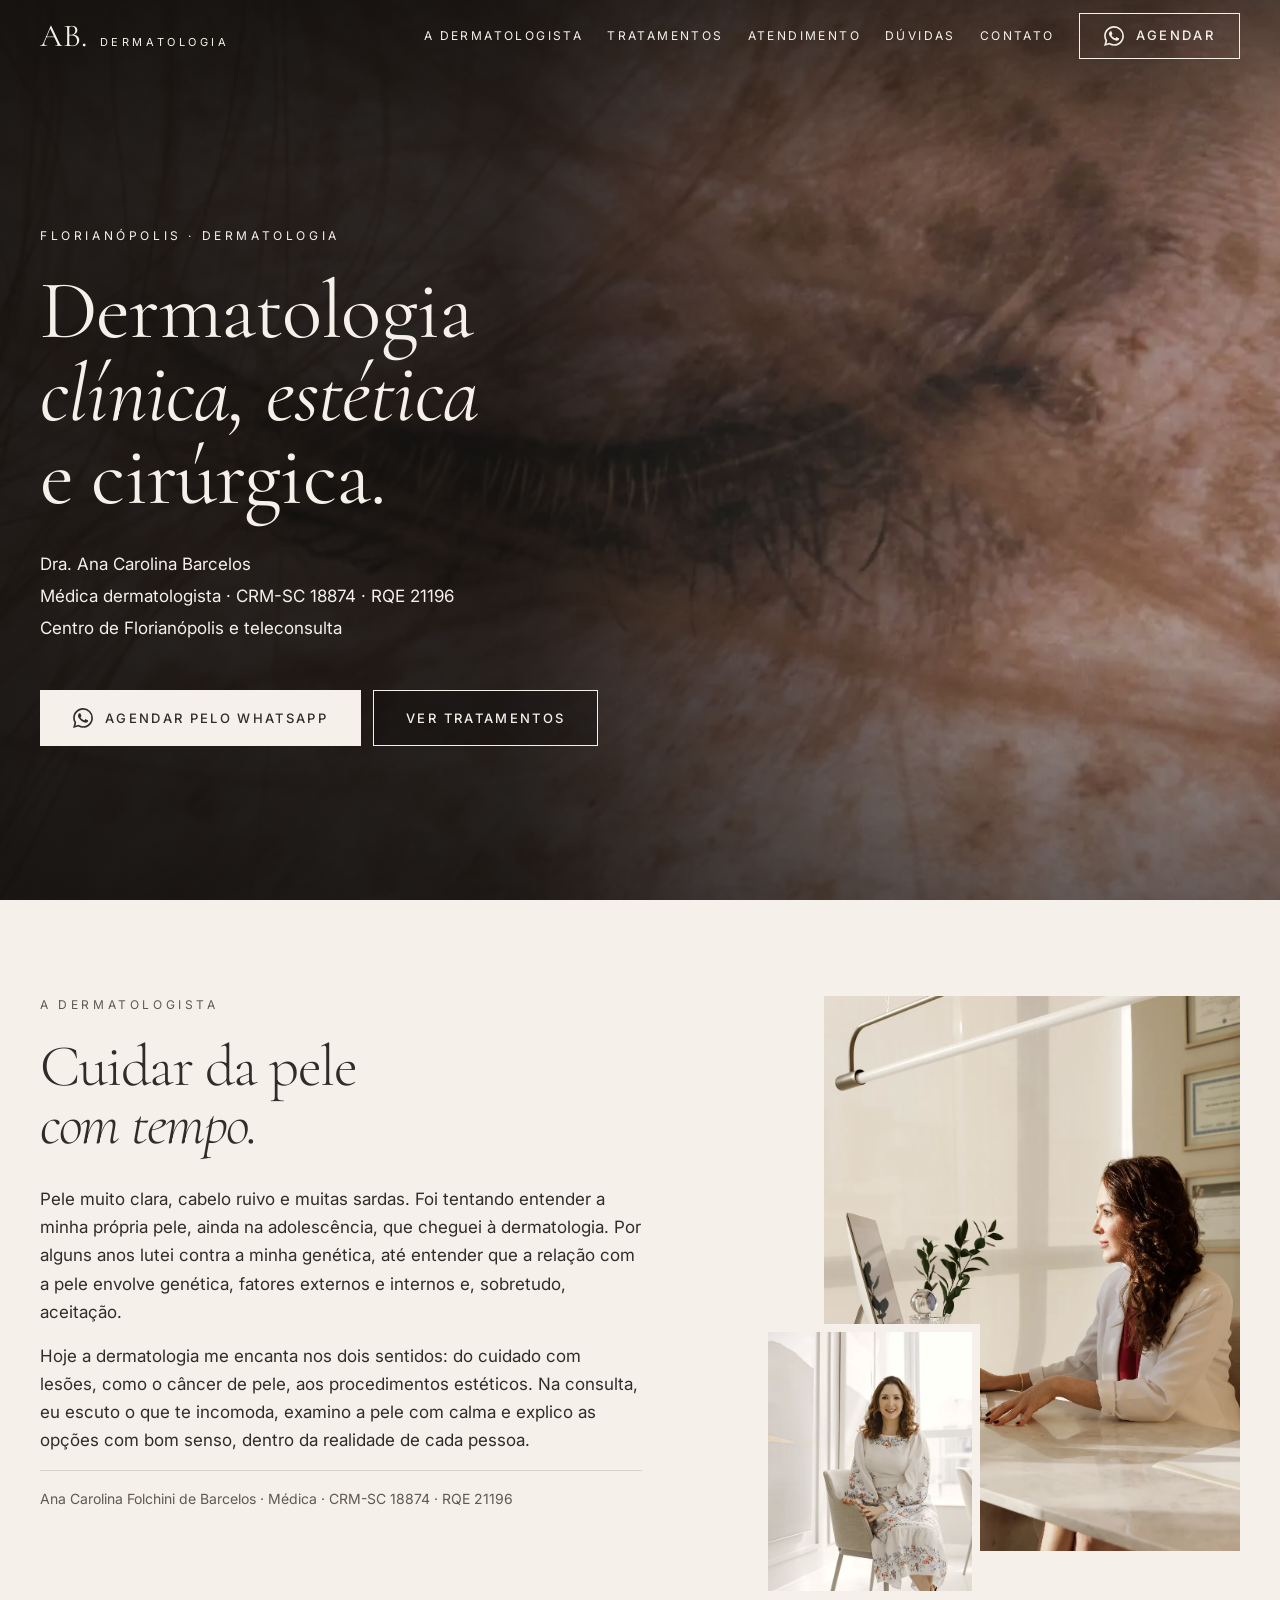
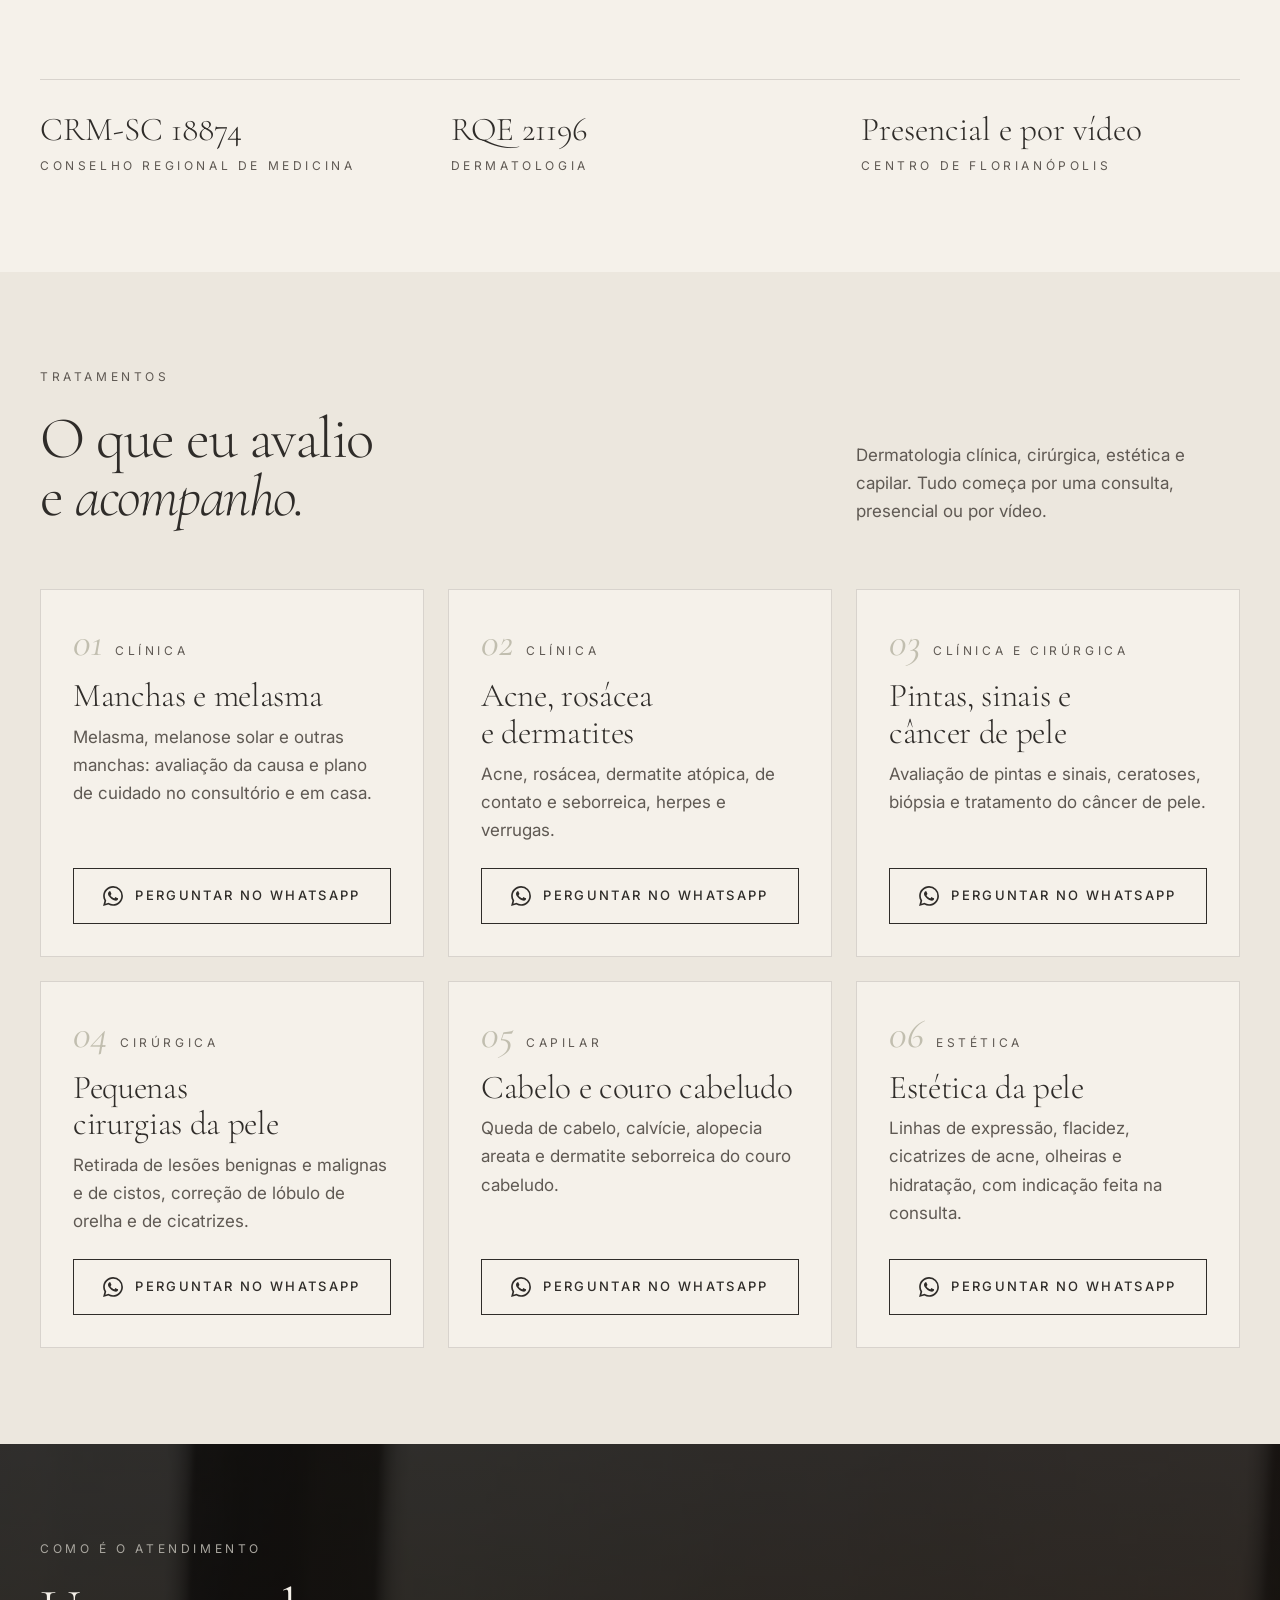
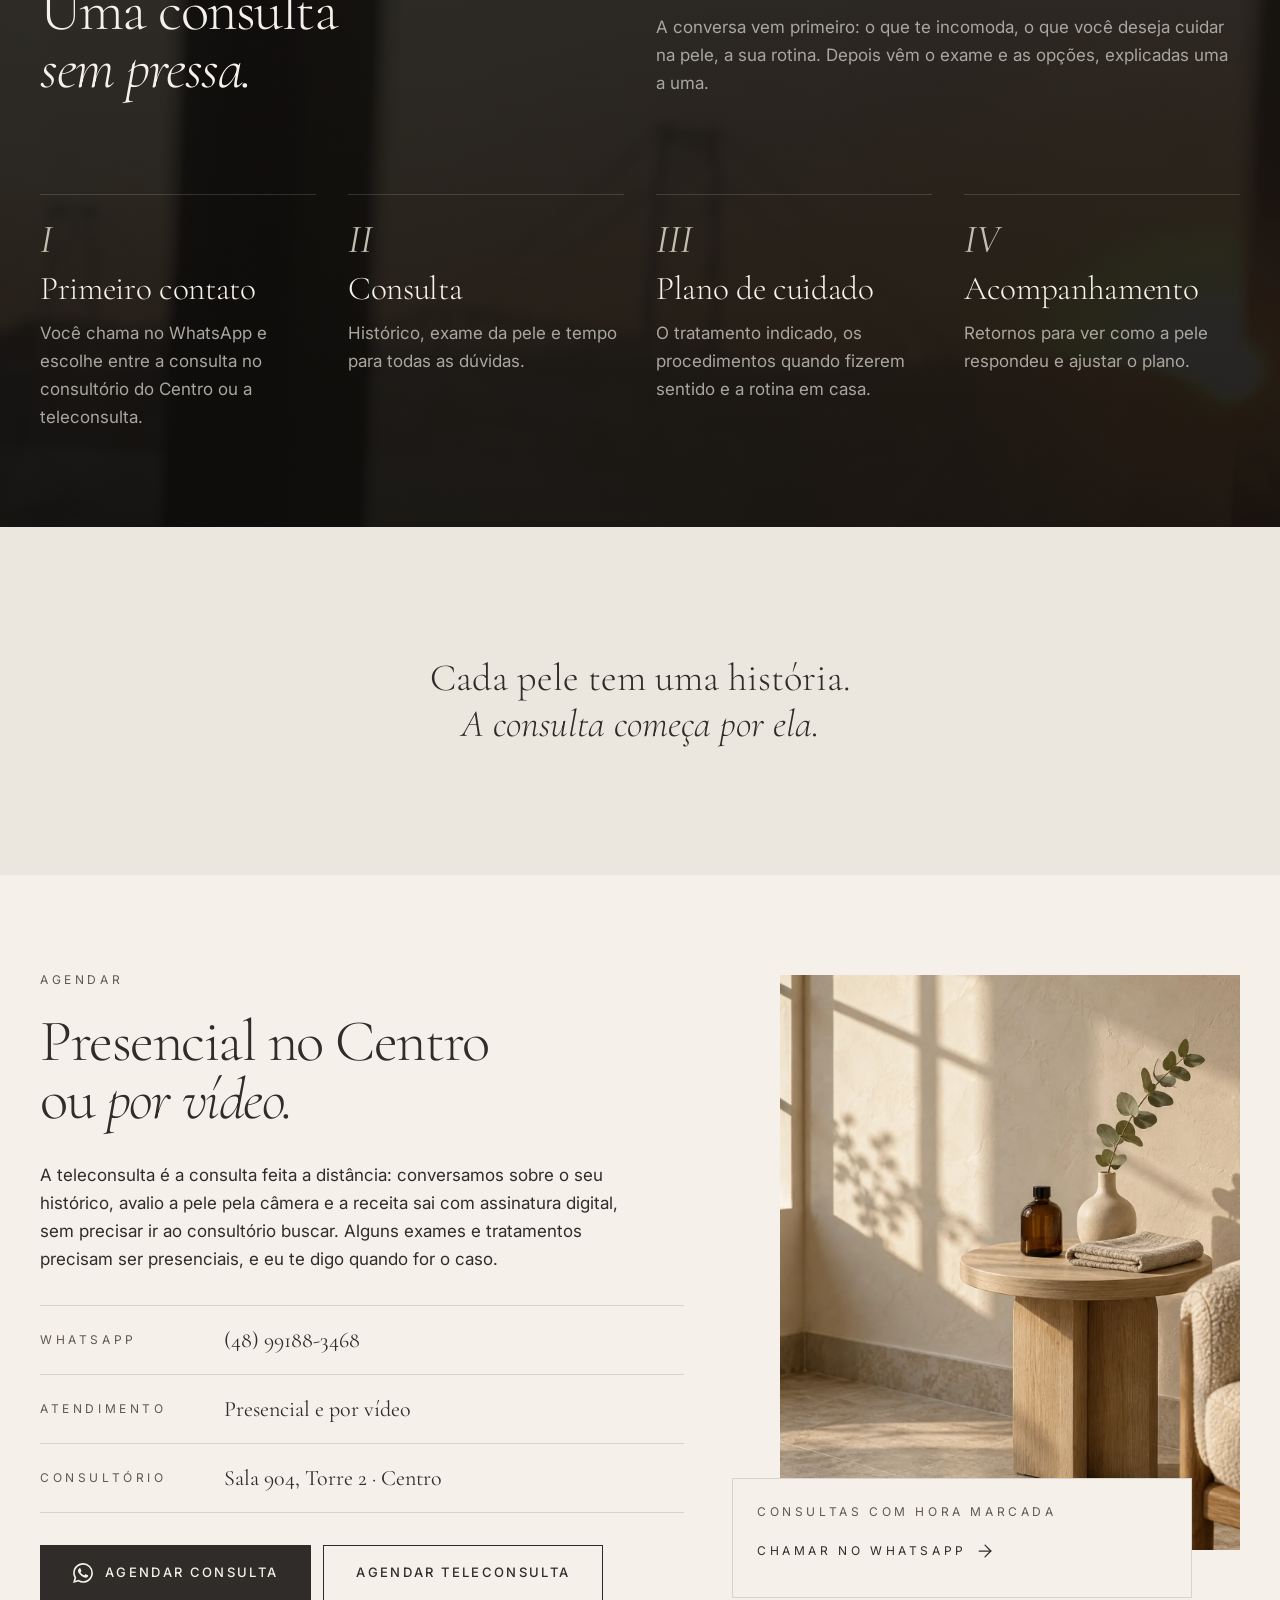
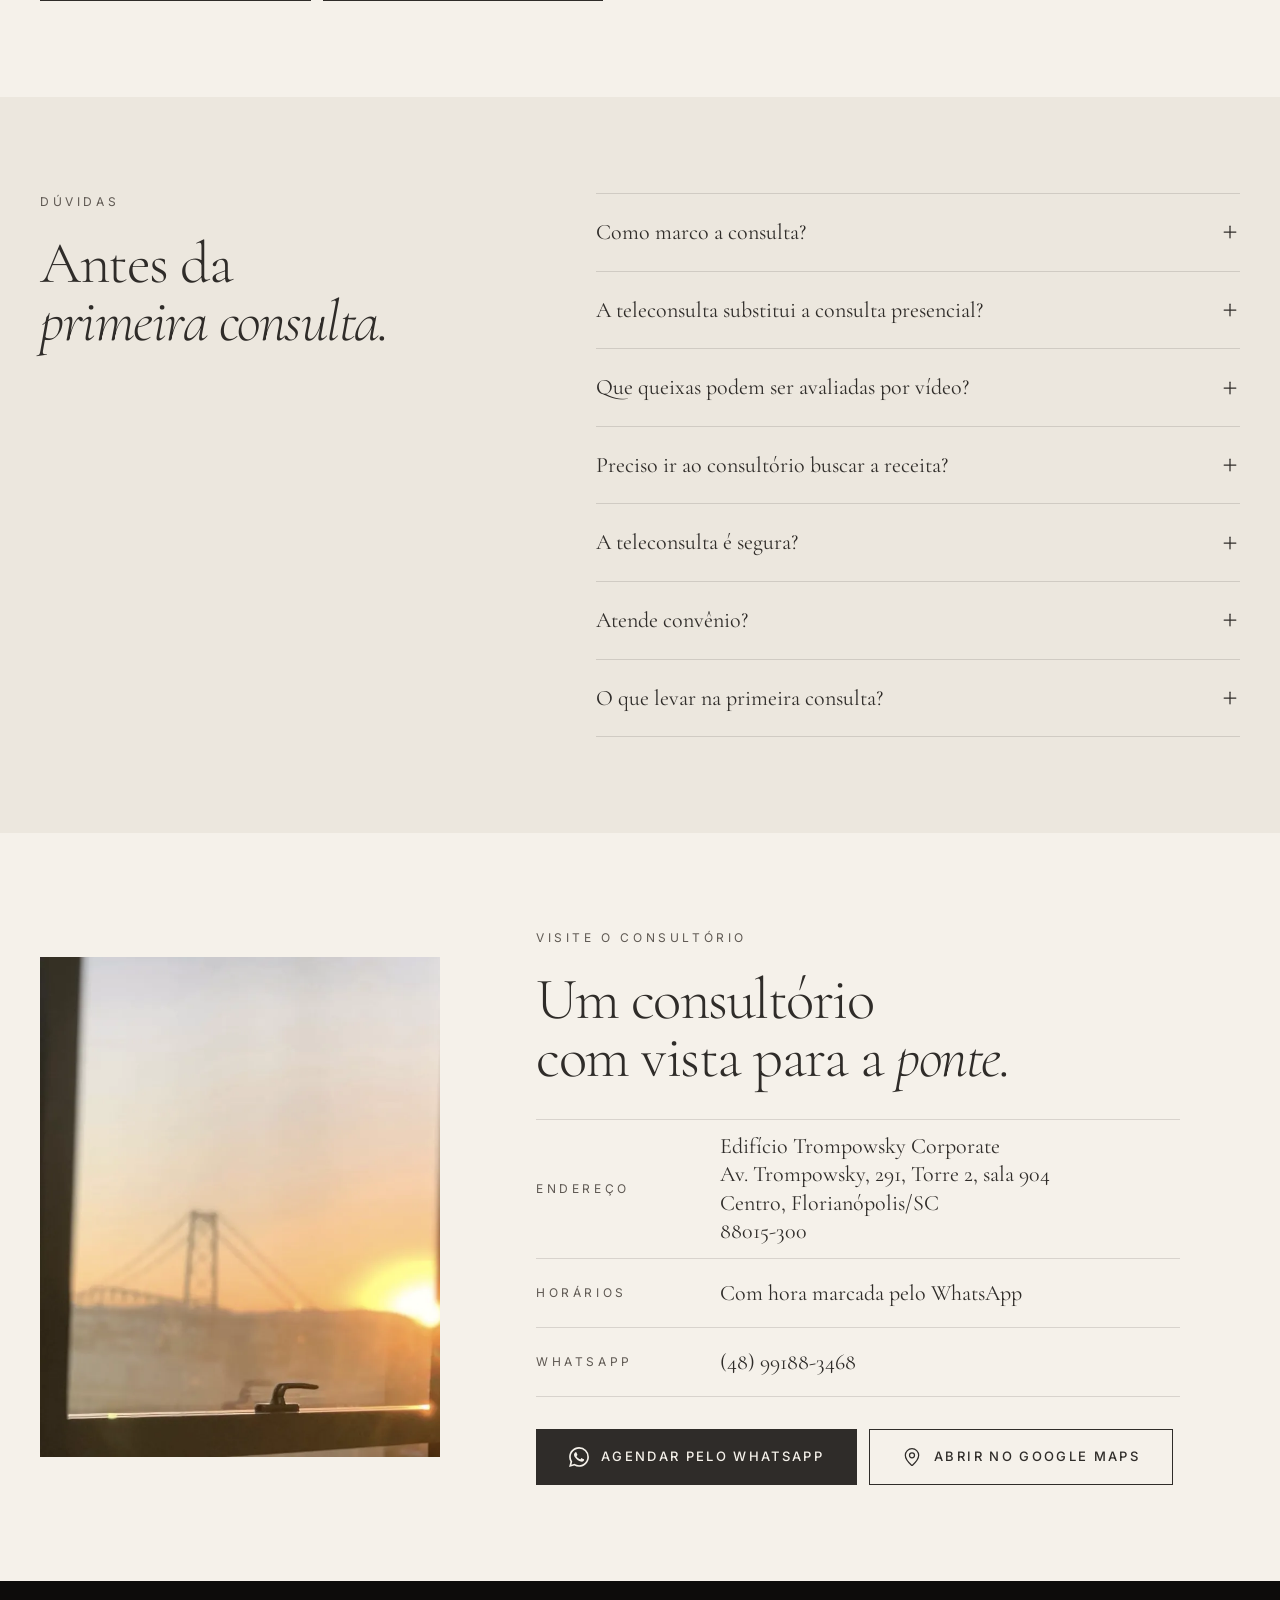
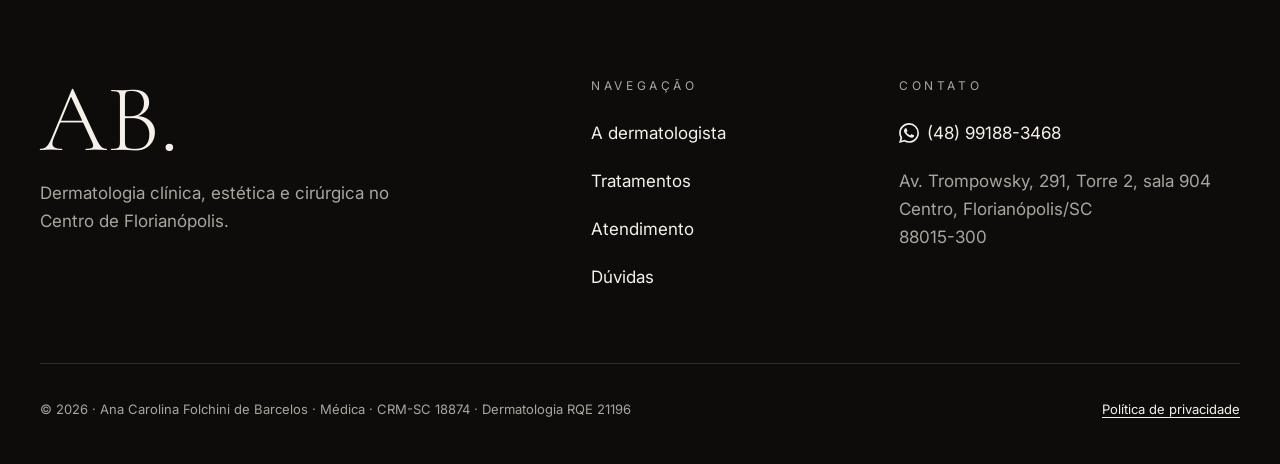
==== index.html @ cc52f82e "Revisão via Claude Desktop 2026-10-05 21:43" ====
<!DOCTYPE html>
<html lang="pt-BR">
<head>
<meta charset="UTF-8">
<meta name="viewport" content="width=device-width, initial-scale=1">
<!-- PRÉ-VENDA: não remover até o Armin fechar a venda -->
<meta name="robots" content="noindex, nofollow">
<title>Dermatologista em Florianópolis | Dra. Ana Carolina Barcelos · CRM-SC 18874 · RQE 21196</title>
<meta name="description" content="Dermatologia clínica, estética, cirúrgica e capilar no Centro de Florianópolis e por teleconsulta. Dra. Ana Carolina Barcelos, CRM-SC 18874, RQE 21196.">
<meta property="og:title" content="Dra. Ana Carolina Barcelos · Dermatologista em Florianópolis">
<meta property="og:description" content="Dermatologia clínica, estética, cirúrgica e capilar no Centro de Florianópolis e por teleconsulta. CRM-SC 18874 · RQE 21196.">
<meta property="og:type" content="website">
<meta property="og:locale" content="pt_BR">
<meta property="og:image" content="assets/img/og-image.jpg">
<meta name="theme-color" content="#F5F1EA">
<link rel="icon" href="data:image/svg+xml,%3Csvg%20xmlns%3D%22http%3A//www.w3.org/2000/svg%22%20viewBox%3D%220%200%2064%2064%22%3E%3Crect%20width%3D%2264%22%20height%3D%2264%22%20fill%3D%22%232F2C29%22/%3E%3Ctext%20x%3D%2232%22%20y%3D%2242%22%20font-family%3D%22Georgia%2Cserif%22%20font-size%3D%2228%22%20fill%3D%22%23F5F1EA%22%20text-anchor%3D%22middle%22%3EAB%3C/text%3E%3C/svg%3E">
<link rel="preconnect" href="https://fonts.googleapis.com">
<link rel="preconnect" href="https://fonts.gstatic.com" crossorigin>
<link href="https://fonts.googleapis.com/css2?family=Cormorant+Garamond:ital,wght@0,300;0,400;0,500;1,300;1,400&amp;family=Inter:wght@300;400;500&amp;display=swap" rel="stylesheet">
<link rel="preload" as="image" href="assets/img/heroi-sardas-olho-celular.webp" media="(max-width: 899px)">
<link rel="preload" as="image" href="assets/img/heroi-sardas-olho-direita.webp" media="(min-width: 900px)">
<link rel="stylesheet" href="assets/css/base.css">
<link rel="stylesheet" href="assets/css/style.css">
<script type="application/ld+json">
{
  "@context": "https://schema.org",
  "@type": "Physician",
  "name": "Dra. Ana Carolina Barcelos",
  "alternateName": "AB Dermatologia",
  "description": "Médica dermatologista em Florianópolis. Dermatologia clínica, estética, cirúrgica e capilar, presencial e por teleconsulta.",
  "medicalSpecialty": "Dermatology",
  "telephone": "+55-48-99188-3468",
  "image": "assets/img/sobre-ana-mesa.jpg",
  "identifier": [
    {"@type": "PropertyValue", "propertyID": "CRM-SC", "value": "18874"},
    {"@type": "PropertyValue", "propertyID": "RQE Dermatologia", "value": "21196"}
  ],
  "address": {
    "@type": "PostalAddress",
    "streetAddress": "Av. Trompowsky, 291, Torre 2, sala 904 (Edifício Trompowsky Corporate)",
    "addressLocality": "Florianópolis",
    "addressRegion": "SC",
    "postalCode": "88015-300",
    "addressCountry": "BR"
  },
  "geo": {"@type": "GeoCoordinates", "latitude": -27.5883375, "longitude": -48.5482968},
  "availableService": [
    {"@type": "MedicalProcedure", "name": "Consulta dermatológica"},
    {"@type": "MedicalProcedure", "name": "Teleconsulta dermatológica"}
  ]
}
</script>
</head>
<body>
<a class="pular-conteudo" href="#conteudo">Pular para o conteúdo</a>

<header class="cabecalho" data-header>
  <div class="container cabecalho__barra">
    <a class="marca" href="#inicio" aria-label="AB Dermatologia, Dra. Ana Carolina Barcelos, início">
      <span class="marca__sigla">AB.</span>
      <span class="marca__nome">Dermatologia</span>
    </a>
    <nav class="nav" aria-label="Principal">
      <ul role="list">
        <li><a href="#dermatologista">A dermatologista</a></li>
        <li><a href="#tratamentos">Tratamentos</a></li>
        <li><a href="#atendimento">Atendimento</a></li>
        <li><a href="#duvidas">Dúvidas</a></li>
        <li><a href="#contato">Contato</a></li>
      </ul>
    </nav>
    <a class="botao botao--contorno cabecalho__cta" href="https://wa.me/5548991883468?text=Ol%C3%A1%2C%20Dra.%20Ana%20Carolina%21%20Gostaria%20de%20agendar%20uma%20consulta%20dermatol%C3%B3gica."><svg class="icone icone--marca" width="24" height="24" fill="currentColor" aria-hidden="true" focusable="false" role="img" viewBox="0 0 24 24" xmlns="http://www.w3.org/2000/svg"><path d="M17.472 14.382c-.297-.149-1.758-.867-2.03-.967-.273-.099-.471-.148-.67.15-.197.297-.767.966-.94 1.164-.173.199-.347.223-.644.075-.297-.15-1.255-.463-2.39-1.475-.883-.788-1.48-1.761-1.653-2.059-.173-.297-.018-.458.13-.606.134-.133.298-.347.446-.52.149-.174.198-.298.298-.497.099-.198.05-.371-.025-.52-.075-.149-.669-1.612-.916-2.207-.242-.579-.487-.5-.669-.51-.173-.008-.371-.01-.57-.01-.198 0-.52.074-.792.372-.272.297-1.04 1.016-1.04 2.479 0 1.462 1.065 2.875 1.213 3.074.149.198 2.096 3.2 5.077 4.487.709.306 1.262.489 1.694.625.712.227 1.36.195 1.871.118.571-.085 1.758-.719 2.006-1.413.248-.694.248-1.289.173-1.413-.074-.124-.272-.198-.57-.347m-5.421 7.403h-.004a9.87 9.87 0 01-5.031-1.378l-.361-.214-3.741.982.998-3.648-.235-.374a9.86 9.86 0 01-1.51-5.26c.001-5.45 4.436-9.884 9.888-9.884 2.64 0 5.122 1.03 6.988 2.898a9.825 9.825 0 012.893 6.994c-.003 5.45-4.437 9.884-9.885 9.884m8.413-18.297A11.815 11.815 0 0012.05 0C5.495 0 .16 5.335.157 11.892c0 2.096.547 4.142 1.588 5.945L.057 24l6.305-1.654a11.882 11.882 0 005.683 1.448h.005c6.554 0 11.89-5.335 11.893-11.893a11.821 11.821 0 00-3.48-8.413Z"/></svg> Agendar</a>
  </div>
</header>


<main id="conteudo">

  <section class="heroi" id="inicio" data-heroi>
    <div class="heroi__midia">
      <picture>
        <source media="(min-width: 900px)" type="image/webp" srcset="assets/img/heroi-sardas-olho-direita.webp">
        <source media="(min-width: 900px)" srcset="assets/img/heroi-sardas-olho-direita.jpg">
        <source type="image/webp" srcset="assets/img/heroi-sardas-olho-celular.webp">
        <img src="assets/img/heroi-sardas-olho-celular.jpg" width="1080" height="1620" alt="Rosto de pele clara com sardas, olho fechado, em close" fetchpriority="high">
      </picture>
    </div>
    <div class="container heroi__grade">
      <div class="heroi__texto">
        <p class="rotulo">Florianópolis · Dermatologia</p>
        <h1 class="heroi__titulo">Dermatologia<br><em>clínica, estética</em><br>e cirúrgica.</h1>
        <ul class="heroi__apoio" role="list">
          <li>Dra. Ana Carolina Barcelos</li>
          <li>Médica dermatologista · <span class="nowrap">CRM-SC 18874</span> · <span class="nowrap">RQE 21196</span></li>
          <li>Centro de Florianópolis e teleconsulta</li>
        </ul>
        <div class="heroi__acoes">
          <a class="botao botao--claro" href="https://wa.me/5548991883468?text=Ol%C3%A1%2C%20Dra.%20Ana%20Carolina%21%20Gostaria%20de%20agendar%20uma%20consulta%20dermatol%C3%B3gica."><svg class="icone icone--marca" width="24" height="24" fill="currentColor" aria-hidden="true" focusable="false" role="img" viewBox="0 0 24 24" xmlns="http://www.w3.org/2000/svg"><path d="M17.472 14.382c-.297-.149-1.758-.867-2.03-.967-.273-.099-.471-.148-.67.15-.197.297-.767.966-.94 1.164-.173.199-.347.223-.644.075-.297-.15-1.255-.463-2.39-1.475-.883-.788-1.48-1.761-1.653-2.059-.173-.297-.018-.458.13-.606.134-.133.298-.347.446-.52.149-.174.198-.298.298-.497.099-.198.05-.371-.025-.52-.075-.149-.669-1.612-.916-2.207-.242-.579-.487-.5-.669-.51-.173-.008-.371-.01-.57-.01-.198 0-.52.074-.792.372-.272.297-1.04 1.016-1.04 2.479 0 1.462 1.065 2.875 1.213 3.074.149.198 2.096 3.2 5.077 4.487.709.306 1.262.489 1.694.625.712.227 1.36.195 1.871.118.571-.085 1.758-.719 2.006-1.413.248-.694.248-1.289.173-1.413-.074-.124-.272-.198-.57-.347m-5.421 7.403h-.004a9.87 9.87 0 01-5.031-1.378l-.361-.214-3.741.982.998-3.648-.235-.374a9.86 9.86 0 01-1.51-5.26c.001-5.45 4.436-9.884 9.888-9.884 2.64 0 5.122 1.03 6.988 2.898a9.825 9.825 0 012.893 6.994c-.003 5.45-4.437 9.884-9.885 9.884m8.413-18.297A11.815 11.815 0 0012.05 0C5.495 0 .16 5.335.157 11.892c0 2.096.547 4.142 1.588 5.945L.057 24l6.305-1.654a11.882 11.882 0 005.683 1.448h.005c6.554 0 11.89-5.335 11.893-11.893a11.821 11.821 0 00-3.48-8.413Z"/></svg> Agendar pelo WhatsApp</a>
          <a class="botao botao--contorno" href="#tratamentos">Ver tratamentos</a>
        </div>
      </div>
    </div>
  </section>

  <section class="secao dermatologista" id="dermatologista" aria-labelledby="dermatologista-titulo">
    <div class="container dermatologista__grade">
      <div class="dermatologista__cabeca revelar">
        <p class="rotulo">A dermatologista</p>
        <h2 id="dermatologista-titulo">Cuidar da pele<br><em>com tempo.</em></h2>
      </div>
      <div class="dermatologista__fotos revelar">
        <div class="midia dermatologista__mesa">
          <picture>
            <source type="image/webp" srcset="assets/img/sobre-ana-mesa.webp">
            <img src="assets/img/sobre-ana-mesa.jpg" width="1067" height="1423" alt="Dra. Ana Carolina Barcelos à mesa do consultório" loading="lazy">
          </picture>
        </div>
        <div class="midia dermatologista__retrato">
          <picture>
            <source type="image/webp" srcset="assets/img/sobre-ana-retrato.webp">
            <img src="assets/img/sobre-ana-retrato.jpg" width="502" height="628" alt="Retrato da Dra. Ana Carolina Barcelos sentada no consultório" loading="lazy">
          </picture>
        </div>
      </div>
      <div class="dermatologista__texto revelar">
        <p>Pele muito clara, cabelo ruivo e muitas sardas. Foi tentando entender a minha própria pele, ainda na adolescência, que cheguei à dermatologia. Por alguns anos lutei contra a minha genética, até entender que a relação com a pele envolve genética, fatores externos e internos e, sobretudo, aceitação.</p>
        <p>Hoje a dermatologia me encanta nos dois sentidos: do cuidado com lesões, como o câncer de pele, aos procedimentos estéticos. Na consulta, eu escuto o que te incomoda, examino a pele com calma e explico as opções com bom senso, dentro da realidade de cada pessoa.</p>
        <p class="dermatologista__assinatura">Ana Carolina Folchini de Barcelos · Médica · <span class="nowrap">CRM-SC 18874</span> · <span class="nowrap">RQE 21196</span></p>
      </div>
    </div>
    <div class="container">
      <dl class="dados revelar">
        <div class="dados__item"><dt>Conselho Regional de Medicina</dt><dd>CRM-SC 18874</dd></div>
        <div class="dados__item"><dt>Dermatologia</dt><dd>RQE 21196</dd></div>
        <div class="dados__item"><dt>Centro de Florianópolis</dt><dd>Presencial e por vídeo</dd></div>
      </dl>
    </div>
  </section>

  <section class="secao tratamentos" id="tratamentos" aria-labelledby="tratamentos-titulo">
    <div class="container">
      <div class="cabeca-dupla revelar">
        <div>
          <p class="rotulo">Tratamentos</p>
          <h2 id="tratamentos-titulo">O que eu avalio<br>e <em>acompanho.</em></h2>
        </div>
        <p class="cabeca-dupla__apoio">Dermatologia clínica, cirúrgica, estética e capilar. Tudo começa por uma consulta, presencial ou por vídeo.</p>
      </div>
      <ol class="cartoes" role="list">
        <li class="cartao revelar">
          <div class="cartao__topo"><span class="cartao__num" aria-hidden="true">01</span><p class="cartao__cat">Clínica</p></div>
          <h3>Manchas e melasma</h3>
          <p class="cartao__texto">Melasma, melanose solar e outras manchas: avaliação da causa e plano de cuidado no consultório e em casa.</p>
          <a class="botao botao--contorno cartao__botao" href="https://wa.me/5548991883468?text=Ol%C3%A1%21%20Gostaria%20de%20agendar%20uma%20consulta%20para%20avaliar%20manchas%20e%20melasma."><svg class="icone icone--marca" width="24" height="24" fill="currentColor" aria-hidden="true" focusable="false" role="img" viewBox="0 0 24 24" xmlns="http://www.w3.org/2000/svg"><path d="M17.472 14.382c-.297-.149-1.758-.867-2.03-.967-.273-.099-.471-.148-.67.15-.197.297-.767.966-.94 1.164-.173.199-.347.223-.644.075-.297-.15-1.255-.463-2.39-1.475-.883-.788-1.48-1.761-1.653-2.059-.173-.297-.018-.458.13-.606.134-.133.298-.347.446-.52.149-.174.198-.298.298-.497.099-.198.05-.371-.025-.52-.075-.149-.669-1.612-.916-2.207-.242-.579-.487-.5-.669-.51-.173-.008-.371-.01-.57-.01-.198 0-.52.074-.792.372-.272.297-1.04 1.016-1.04 2.479 0 1.462 1.065 2.875 1.213 3.074.149.198 2.096 3.2 5.077 4.487.709.306 1.262.489 1.694.625.712.227 1.36.195 1.871.118.571-.085 1.758-.719 2.006-1.413.248-.694.248-1.289.173-1.413-.074-.124-.272-.198-.57-.347m-5.421 7.403h-.004a9.87 9.87 0 01-5.031-1.378l-.361-.214-3.741.982.998-3.648-.235-.374a9.86 9.86 0 01-1.51-5.26c.001-5.45 4.436-9.884 9.888-9.884 2.64 0 5.122 1.03 6.988 2.898a9.825 9.825 0 012.893 6.994c-.003 5.45-4.437 9.884-9.885 9.884m8.413-18.297A11.815 11.815 0 0012.05 0C5.495 0 .16 5.335.157 11.892c0 2.096.547 4.142 1.588 5.945L.057 24l6.305-1.654a11.882 11.882 0 005.683 1.448h.005c6.554 0 11.89-5.335 11.893-11.893a11.821 11.821 0 00-3.48-8.413Z"/></svg> Perguntar no WhatsApp</a>
        </li>
        <li class="cartao revelar">
          <div class="cartao__topo"><span class="cartao__num" aria-hidden="true">02</span><p class="cartao__cat">Clínica</p></div>
          <h3>Acne, rosácea e dermatites</h3>
          <p class="cartao__texto">Acne, rosácea, dermatite atópica, de contato e seborreica, herpes e verrugas.</p>
          <a class="botao botao--contorno cartao__botao" href="https://wa.me/5548991883468?text=Ol%C3%A1%21%20Gostaria%20de%20agendar%20uma%20consulta%20para%20avaliar%20acne%2C%20ros%C3%A1cea%20ou%20dermatite."><svg class="icone icone--marca" width="24" height="24" fill="currentColor" aria-hidden="true" focusable="false" role="img" viewBox="0 0 24 24" xmlns="http://www.w3.org/2000/svg"><path d="M17.472 14.382c-.297-.149-1.758-.867-2.03-.967-.273-.099-.471-.148-.67.15-.197.297-.767.966-.94 1.164-.173.199-.347.223-.644.075-.297-.15-1.255-.463-2.39-1.475-.883-.788-1.48-1.761-1.653-2.059-.173-.297-.018-.458.13-.606.134-.133.298-.347.446-.52.149-.174.198-.298.298-.497.099-.198.05-.371-.025-.52-.075-.149-.669-1.612-.916-2.207-.242-.579-.487-.5-.669-.51-.173-.008-.371-.01-.57-.01-.198 0-.52.074-.792.372-.272.297-1.04 1.016-1.04 2.479 0 1.462 1.065 2.875 1.213 3.074.149.198 2.096 3.2 5.077 4.487.709.306 1.262.489 1.694.625.712.227 1.36.195 1.871.118.571-.085 1.758-.719 2.006-1.413.248-.694.248-1.289.173-1.413-.074-.124-.272-.198-.57-.347m-5.421 7.403h-.004a9.87 9.87 0 01-5.031-1.378l-.361-.214-3.741.982.998-3.648-.235-.374a9.86 9.86 0 01-1.51-5.26c.001-5.45 4.436-9.884 9.888-9.884 2.64 0 5.122 1.03 6.988 2.898a9.825 9.825 0 012.893 6.994c-.003 5.45-4.437 9.884-9.885 9.884m8.413-18.297A11.815 11.815 0 0012.05 0C5.495 0 .16 5.335.157 11.892c0 2.096.547 4.142 1.588 5.945L.057 24l6.305-1.654a11.882 11.882 0 005.683 1.448h.005c6.554 0 11.89-5.335 11.893-11.893a11.821 11.821 0 00-3.48-8.413Z"/></svg> Perguntar no WhatsApp</a>
        </li>
        <li class="cartao revelar">
          <div class="cartao__topo"><span class="cartao__num" aria-hidden="true">03</span><p class="cartao__cat">Clínica e cirúrgica</p></div>
          <h3>Pintas, sinais e câncer de pele</h3>
          <p class="cartao__texto">Avaliação de pintas e sinais, ceratoses, biópsia e tratamento do câncer de pele.</p>
          <a class="botao botao--contorno cartao__botao" href="https://wa.me/5548991883468?text=Ol%C3%A1%21%20Gostaria%20de%20agendar%20uma%20consulta%20para%20avaliar%20pintas%20e%20sinais."><svg class="icone icone--marca" width="24" height="24" fill="currentColor" aria-hidden="true" focusable="false" role="img" viewBox="0 0 24 24" xmlns="http://www.w3.org/2000/svg"><path d="M17.472 14.382c-.297-.149-1.758-.867-2.03-.967-.273-.099-.471-.148-.67.15-.197.297-.767.966-.94 1.164-.173.199-.347.223-.644.075-.297-.15-1.255-.463-2.39-1.475-.883-.788-1.48-1.761-1.653-2.059-.173-.297-.018-.458.13-.606.134-.133.298-.347.446-.52.149-.174.198-.298.298-.497.099-.198.05-.371-.025-.52-.075-.149-.669-1.612-.916-2.207-.242-.579-.487-.5-.669-.51-.173-.008-.371-.01-.57-.01-.198 0-.52.074-.792.372-.272.297-1.04 1.016-1.04 2.479 0 1.462 1.065 2.875 1.213 3.074.149.198 2.096 3.2 5.077 4.487.709.306 1.262.489 1.694.625.712.227 1.36.195 1.871.118.571-.085 1.758-.719 2.006-1.413.248-.694.248-1.289.173-1.413-.074-.124-.272-.198-.57-.347m-5.421 7.403h-.004a9.87 9.87 0 01-5.031-1.378l-.361-.214-3.741.982.998-3.648-.235-.374a9.86 9.86 0 01-1.51-5.26c.001-5.45 4.436-9.884 9.888-9.884 2.64 0 5.122 1.03 6.988 2.898a9.825 9.825 0 012.893 6.994c-.003 5.45-4.437 9.884-9.885 9.884m8.413-18.297A11.815 11.815 0 0012.05 0C5.495 0 .16 5.335.157 11.892c0 2.096.547 4.142 1.588 5.945L.057 24l6.305-1.654a11.882 11.882 0 005.683 1.448h.005c6.554 0 11.89-5.335 11.893-11.893a11.821 11.821 0 00-3.48-8.413Z"/></svg> Perguntar no WhatsApp</a>
        </li>
        <li class="cartao revelar">
          <div class="cartao__topo"><span class="cartao__num" aria-hidden="true">04</span><p class="cartao__cat">Cirúrgica</p></div>
          <h3>Pequenas cirurgias da pele</h3>
          <p class="cartao__texto">Retirada de lesões benignas e malignas e de cistos, correção de lóbulo de orelha e de cicatrizes.</p>
          <a class="botao botao--contorno cartao__botao" href="https://wa.me/5548991883468?text=Ol%C3%A1%21%20Gostaria%20de%20agendar%20uma%20consulta%20para%20avaliar%20a%20retirada%20de%20uma%20les%C3%A3o%20de%20pele."><svg class="icone icone--marca" width="24" height="24" fill="currentColor" aria-hidden="true" focusable="false" role="img" viewBox="0 0 24 24" xmlns="http://www.w3.org/2000/svg"><path d="M17.472 14.382c-.297-.149-1.758-.867-2.03-.967-.273-.099-.471-.148-.67.15-.197.297-.767.966-.94 1.164-.173.199-.347.223-.644.075-.297-.15-1.255-.463-2.39-1.475-.883-.788-1.48-1.761-1.653-2.059-.173-.297-.018-.458.13-.606.134-.133.298-.347.446-.52.149-.174.198-.298.298-.497.099-.198.05-.371-.025-.52-.075-.149-.669-1.612-.916-2.207-.242-.579-.487-.5-.669-.51-.173-.008-.371-.01-.57-.01-.198 0-.52.074-.792.372-.272.297-1.04 1.016-1.04 2.479 0 1.462 1.065 2.875 1.213 3.074.149.198 2.096 3.2 5.077 4.487.709.306 1.262.489 1.694.625.712.227 1.36.195 1.871.118.571-.085 1.758-.719 2.006-1.413.248-.694.248-1.289.173-1.413-.074-.124-.272-.198-.57-.347m-5.421 7.403h-.004a9.87 9.87 0 01-5.031-1.378l-.361-.214-3.741.982.998-3.648-.235-.374a9.86 9.86 0 01-1.51-5.26c.001-5.45 4.436-9.884 9.888-9.884 2.64 0 5.122 1.03 6.988 2.898a9.825 9.825 0 012.893 6.994c-.003 5.45-4.437 9.884-9.885 9.884m8.413-18.297A11.815 11.815 0 0012.05 0C5.495 0 .16 5.335.157 11.892c0 2.096.547 4.142 1.588 5.945L.057 24l6.305-1.654a11.882 11.882 0 005.683 1.448h.005c6.554 0 11.89-5.335 11.893-11.893a11.821 11.821 0 00-3.48-8.413Z"/></svg> Perguntar no WhatsApp</a>
        </li>
        <li class="cartao revelar">
          <div class="cartao__topo"><span class="cartao__num" aria-hidden="true">05</span><p class="cartao__cat">Capilar</p></div>
          <h3>Cabelo e couro cabeludo</h3>
          <p class="cartao__texto">Queda de cabelo, calvície, alopecia areata e dermatite seborreica do couro cabeludo.</p>
          <a class="botao botao--contorno cartao__botao" href="https://wa.me/5548991883468?text=Ol%C3%A1%21%20Gostaria%20de%20agendar%20uma%20consulta%20para%20avaliar%20queda%20de%20cabelo."><svg class="icone icone--marca" width="24" height="24" fill="currentColor" aria-hidden="true" focusable="false" role="img" viewBox="0 0 24 24" xmlns="http://www.w3.org/2000/svg"><path d="M17.472 14.382c-.297-.149-1.758-.867-2.03-.967-.273-.099-.471-.148-.67.15-.197.297-.767.966-.94 1.164-.173.199-.347.223-.644.075-.297-.15-1.255-.463-2.39-1.475-.883-.788-1.48-1.761-1.653-2.059-.173-.297-.018-.458.13-.606.134-.133.298-.347.446-.52.149-.174.198-.298.298-.497.099-.198.05-.371-.025-.52-.075-.149-.669-1.612-.916-2.207-.242-.579-.487-.5-.669-.51-.173-.008-.371-.01-.57-.01-.198 0-.52.074-.792.372-.272.297-1.04 1.016-1.04 2.479 0 1.462 1.065 2.875 1.213 3.074.149.198 2.096 3.2 5.077 4.487.709.306 1.262.489 1.694.625.712.227 1.36.195 1.871.118.571-.085 1.758-.719 2.006-1.413.248-.694.248-1.289.173-1.413-.074-.124-.272-.198-.57-.347m-5.421 7.403h-.004a9.87 9.87 0 01-5.031-1.378l-.361-.214-3.741.982.998-3.648-.235-.374a9.86 9.86 0 01-1.51-5.26c.001-5.45 4.436-9.884 9.888-9.884 2.64 0 5.122 1.03 6.988 2.898a9.825 9.825 0 012.893 6.994c-.003 5.45-4.437 9.884-9.885 9.884m8.413-18.297A11.815 11.815 0 0012.05 0C5.495 0 .16 5.335.157 11.892c0 2.096.547 4.142 1.588 5.945L.057 24l6.305-1.654a11.882 11.882 0 005.683 1.448h.005c6.554 0 11.89-5.335 11.893-11.893a11.821 11.821 0 00-3.48-8.413Z"/></svg> Perguntar no WhatsApp</a>
        </li>
        <li class="cartao revelar">
          <div class="cartao__topo"><span class="cartao__num" aria-hidden="true">06</span><p class="cartao__cat">Estética</p></div>
          <h3>Estética da pele</h3>
          <p class="cartao__texto">Linhas de expressão, flacidez, cicatrizes de acne, olheiras e hidratação, com indicação feita na consulta.</p>
          <a class="botao botao--contorno cartao__botao" href="https://wa.me/5548991883468?text=Ol%C3%A1%21%20Gostaria%20de%20agendar%20uma%20consulta%20sobre%20cuidados%20est%C3%A9ticos%20da%20pele."><svg class="icone icone--marca" width="24" height="24" fill="currentColor" aria-hidden="true" focusable="false" role="img" viewBox="0 0 24 24" xmlns="http://www.w3.org/2000/svg"><path d="M17.472 14.382c-.297-.149-1.758-.867-2.03-.967-.273-.099-.471-.148-.67.15-.197.297-.767.966-.94 1.164-.173.199-.347.223-.644.075-.297-.15-1.255-.463-2.39-1.475-.883-.788-1.48-1.761-1.653-2.059-.173-.297-.018-.458.13-.606.134-.133.298-.347.446-.52.149-.174.198-.298.298-.497.099-.198.05-.371-.025-.52-.075-.149-.669-1.612-.916-2.207-.242-.579-.487-.5-.669-.51-.173-.008-.371-.01-.57-.01-.198 0-.52.074-.792.372-.272.297-1.04 1.016-1.04 2.479 0 1.462 1.065 2.875 1.213 3.074.149.198 2.096 3.2 5.077 4.487.709.306 1.262.489 1.694.625.712.227 1.36.195 1.871.118.571-.085 1.758-.719 2.006-1.413.248-.694.248-1.289.173-1.413-.074-.124-.272-.198-.57-.347m-5.421 7.403h-.004a9.87 9.87 0 01-5.031-1.378l-.361-.214-3.741.982.998-3.648-.235-.374a9.86 9.86 0 01-1.51-5.26c.001-5.45 4.436-9.884 9.888-9.884 2.64 0 5.122 1.03 6.988 2.898a9.825 9.825 0 012.893 6.994c-.003 5.45-4.437 9.884-9.885 9.884m8.413-18.297A11.815 11.815 0 0012.05 0C5.495 0 .16 5.335.157 11.892c0 2.096.547 4.142 1.588 5.945L.057 24l6.305-1.654a11.882 11.882 0 005.683 1.448h.005c6.554 0 11.89-5.335 11.893-11.893a11.821 11.821 0 00-3.48-8.413Z"/></svg> Perguntar no WhatsApp</a>
        </li>
      </ol>
    </div>
  </section>

  <section class="secao atendimento" id="atendimento" aria-labelledby="atendimento-titulo">
    <div class="atendimento__fundo" aria-hidden="true">
      <picture>
        <source type="image/webp" srcset="assets/img/atendimento-janela.webp">
        <img src="assets/img/atendimento-janela.jpg" width="990" height="925" alt="" loading="lazy">
      </picture>
    </div>
    <div class="container atendimento__conteudo">
      <div class="cabeca-dupla revelar">
        <div>
          <p class="rotulo">Como é o atendimento</p>
          <h2 id="atendimento-titulo">Uma consulta<br><em>sem pressa.</em></h2>
        </div>
        <p class="cabeca-dupla__apoio">A conversa vem primeiro: o que te incomoda, o que você deseja cuidar na pele, a sua rotina. Depois vêm o exame e as opções, explicadas uma a uma.</p>
      </div>
      <ol class="etapas" role="list">
        <li class="etapas__item revelar"><span class="etapas__num">I</span><h3>Primeiro contato</h3><p>Você chama no WhatsApp e escolhe entre a consulta no consultório do Centro ou a teleconsulta.</p></li>
        <li class="etapas__item revelar"><span class="etapas__num">II</span><h3>Consulta</h3><p>Histórico, exame da pele e tempo para todas as dúvidas.</p></li>
        <li class="etapas__item revelar"><span class="etapas__num">III</span><h3>Plano de cuidado</h3><p>O tratamento indicado, os procedimentos quando fizerem sentido e a rotina em casa.</p></li>
        <li class="etapas__item revelar"><span class="etapas__num">IV</span><h3>Acompanhamento</h3><p>Retornos para ver como a pele respondeu e ajustar o plano.</p></li>
      </ol>
    </div>
  </section>

  <section class="secao frase">
    <div class="container--estreito">
      <h2 class="frase__texto revelar">Cada pele tem uma história.<br><em>A consulta começa por ela.</em></h2>
    </div>
  </section>

  <section class="secao agendar" id="agendar" aria-labelledby="agendar-titulo">
    <div class="container agendar__grade">
      <div class="agendar__texto revelar">
        <p class="rotulo">Agendar</p>
        <h2 id="agendar-titulo">Presencial no Centro<br>ou <em>por vídeo.</em></h2>
        <p>A teleconsulta é a consulta feita a distância: conversamos sobre o seu histórico, avalio a pele pela câmera e a receita sai com assinatura digital, sem precisar ir ao consultório buscar. Alguns exames e tratamentos precisam ser presenciais, e eu te digo quando for o caso.</p>
        <dl class="tabela">
          <div class="tabela__linha"><dt>WhatsApp</dt><dd><a href="https://wa.me/5548991883468?text=Ol%C3%A1%2C%20Dra.%20Ana%20Carolina%21%20Gostaria%20de%20agendar%20uma%20consulta%20dermatol%C3%B3gica.">(48) 99188-3468</a></dd></div>
          <div class="tabela__linha"><dt>Atendimento</dt><dd>Presencial e por vídeo</dd></div>
          <div class="tabela__linha"><dt>Consultório</dt><dd>Sala 904, Torre 2 · Centro</dd></div>
        </dl>
        <div class="acoes">
          <a class="botao botao--escuro" href="https://wa.me/5548991883468?text=Ol%C3%A1%2C%20Dra.%20Ana%20Carolina%21%20Gostaria%20de%20agendar%20uma%20consulta%20no%20consult%C3%B3rio%20do%20Centro."><svg class="icone icone--marca" width="24" height="24" fill="currentColor" aria-hidden="true" focusable="false" role="img" viewBox="0 0 24 24" xmlns="http://www.w3.org/2000/svg"><path d="M17.472 14.382c-.297-.149-1.758-.867-2.03-.967-.273-.099-.471-.148-.67.15-.197.297-.767.966-.94 1.164-.173.199-.347.223-.644.075-.297-.15-1.255-.463-2.39-1.475-.883-.788-1.48-1.761-1.653-2.059-.173-.297-.018-.458.13-.606.134-.133.298-.347.446-.52.149-.174.198-.298.298-.497.099-.198.05-.371-.025-.52-.075-.149-.669-1.612-.916-2.207-.242-.579-.487-.5-.669-.51-.173-.008-.371-.01-.57-.01-.198 0-.52.074-.792.372-.272.297-1.04 1.016-1.04 2.479 0 1.462 1.065 2.875 1.213 3.074.149.198 2.096 3.2 5.077 4.487.709.306 1.262.489 1.694.625.712.227 1.36.195 1.871.118.571-.085 1.758-.719 2.006-1.413.248-.694.248-1.289.173-1.413-.074-.124-.272-.198-.57-.347m-5.421 7.403h-.004a9.87 9.87 0 01-5.031-1.378l-.361-.214-3.741.982.998-3.648-.235-.374a9.86 9.86 0 01-1.51-5.26c.001-5.45 4.436-9.884 9.888-9.884 2.64 0 5.122 1.03 6.988 2.898a9.825 9.825 0 012.893 6.994c-.003 5.45-4.437 9.884-9.885 9.884m8.413-18.297A11.815 11.815 0 0012.05 0C5.495 0 .16 5.335.157 11.892c0 2.096.547 4.142 1.588 5.945L.057 24l6.305-1.654a11.882 11.882 0 005.683 1.448h.005c6.554 0 11.89-5.335 11.893-11.893a11.821 11.821 0 00-3.48-8.413Z"/></svg> Agendar consulta</a>
          <a class="botao botao--contorno" href="https://wa.me/5548991883468?text=Ol%C3%A1%2C%20Dra.%20Ana%20Carolina%21%20Gostaria%20de%20agendar%20uma%20teleconsulta%20dermatol%C3%B3gica.">Agendar teleconsulta</a>
        </div>
      </div>
      <div class="agendar__midia revelar">
        <div class="midia agendar__imagem">
          <picture>
            <source type="image/webp" srcset="assets/img/agendar-luz.webp">
            <img src="assets/img/agendar-luz.jpg" width="1200" height="1500" alt="" loading="lazy">
          </picture>
        </div>
        <div class="agendar__cartao">
          <p class="rotulo">Consultas com hora marcada</p>
          <a class="link-seta" href="https://wa.me/5548991883468?text=Ol%C3%A1%2C%20Dra.%20Ana%20Carolina%21%20Gostaria%20de%20agendar%20uma%20consulta%20dermatol%C3%B3gica.">Chamar no WhatsApp <svg aria-hidden="true" focusable="false" class="icone icone--arrow-right" xmlns="http://www.w3.org/2000/svg" width="24" height="24" viewBox="0 0 24 24" fill="none" stroke="currentColor" stroke-width="1.5" stroke-linecap="round" stroke-linejoin="round" ><path d="M5 12h14" /><path d="m12 5 7 7-7 7" /></svg></a>
        </div>
      </div>
    </div>
  </section>

  <section class="secao duvidas" id="duvidas" aria-labelledby="duvidas-titulo">
    <div class="container duvidas__grade">
      <div class="duvidas__cabeca revelar">
        <p class="rotulo">Dúvidas</p>
        <h2 id="duvidas-titulo">Antes da<br><em>primeira consulta.</em></h2>
      </div>
      <div class="acordeao revelar">
        <details><summary>Como marco a consulta? <svg aria-hidden="true" focusable="false" class="icone icone--plus" xmlns="http://www.w3.org/2000/svg" width="24" height="24" viewBox="0 0 24 24" fill="none" stroke="currentColor" stroke-width="1.5" stroke-linecap="round" stroke-linejoin="round" ><path d="M5 12h14" /><path d="M12 5v14" /></svg></summary><p>Pelo WhatsApp (48) 99188-3468. Na mensagem, conte se prefere a consulta no consultório do Centro ou a teleconsulta.</p></details>
        <details><summary>A teleconsulta substitui a consulta presencial? <svg aria-hidden="true" focusable="false" class="icone icone--plus" xmlns="http://www.w3.org/2000/svg" width="24" height="24" viewBox="0 0 24 24" fill="none" stroke="currentColor" stroke-width="1.5" stroke-linecap="round" stroke-linejoin="round" ><path d="M5 12h14" /><path d="M12 5v14" /></svg></summary><p>Nem sempre. Ela atende bem muitas queixas, mas algumas análises da pele e alguns tratamentos precisam ser feitos no consultório.</p></details>
        <details><summary>Que queixas podem ser avaliadas por vídeo? <svg aria-hidden="true" focusable="false" class="icone icone--plus" xmlns="http://www.w3.org/2000/svg" width="24" height="24" viewBox="0 0 24 24" fill="none" stroke="currentColor" stroke-width="1.5" stroke-linecap="round" stroke-linejoin="round" ><path d="M5 12h14" /><path d="M12 5v14" /></svg></summary><p>Por exemplo acne, alergias de pele, dermatite atópica, herpes-zóster, melasma, psoríase, rosácea, urticária, verrugas e vitiligo, entre outras.</p></details>
        <details><summary>Preciso ir ao consultório buscar a receita? <svg aria-hidden="true" focusable="false" class="icone icone--plus" xmlns="http://www.w3.org/2000/svg" width="24" height="24" viewBox="0 0 24 24" fill="none" stroke="currentColor" stroke-width="1.5" stroke-linecap="round" stroke-linejoin="round" ><path d="M5 12h14" /><path d="M12 5v14" /></svg></summary><p>Não. Na teleconsulta, a prescrição é feita com assinatura digital.</p></details>
        <details><summary>A teleconsulta é segura? <svg aria-hidden="true" focusable="false" class="icone icone--plus" xmlns="http://www.w3.org/2000/svg" width="24" height="24" viewBox="0 0 24 24" fill="none" stroke="currentColor" stroke-width="1.5" stroke-linecap="round" stroke-linejoin="round" ><path d="M5 12h14" /><path d="M12 5v14" /></svg></summary><p>Sim. Você é atendido de casa, e os dados seguem a Lei Geral de Proteção de Dados e as normas do Conselho Federal de Medicina.</p></details>
        <details><summary>Atende convênio? <svg aria-hidden="true" focusable="false" class="icone icone--plus" xmlns="http://www.w3.org/2000/svg" width="24" height="24" viewBox="0 0 24 24" fill="none" stroke="currentColor" stroke-width="1.5" stroke-linecap="round" stroke-linejoin="round" ><path d="M5 12h14" /><path d="M12 5v14" /></svg></summary><p>O atendimento é particular. Se tiver dúvida, pergunte pelo WhatsApp.</p></details>
        <details><summary>O que levar na primeira consulta? <svg aria-hidden="true" focusable="false" class="icone icone--plus" xmlns="http://www.w3.org/2000/svg" width="24" height="24" viewBox="0 0 24 24" fill="none" stroke="currentColor" stroke-width="1.5" stroke-linecap="round" stroke-linejoin="round" ><path d="M5 12h14" /><path d="M12 5v14" /></svg></summary><p>Se puder, a lista dos produtos que usa na pele e dos medicamentos em uso, e exames ou laudos anteriores ligados à queixa.</p></details>
      </div>
    </div>
  </section>

  <section class="secao visite" id="contato" aria-labelledby="visite-titulo">
    <div class="container visite__grade">
      <div class="visite__texto revelar">
        <p class="rotulo">Visite o consultório</p>
        <h2 id="visite-titulo">Um consultório<br>com vista para a <em>ponte.</em></h2>
        <dl class="tabela">
          <div class="tabela__linha"><dt>Endereço</dt><dd>Edifício Trompowsky Corporate<br>Av. Trompowsky, 291, Torre 2, sala&nbsp;904<br>Centro, Florianópolis/SC<br>88015-300</dd></div>
          <div class="tabela__linha"><dt>Horários</dt><dd>Com hora marcada pelo WhatsApp</dd></div>
          <div class="tabela__linha"><dt>WhatsApp</dt><dd><a href="https://wa.me/5548991883468?text=Ol%C3%A1%2C%20Dra.%20Ana%20Carolina%21%20Gostaria%20de%20agendar%20uma%20consulta%20dermatol%C3%B3gica.">(48) 99188-3468</a></dd></div>
        </dl>
        <div class="acoes">
          <a class="botao botao--escuro" href="https://wa.me/5548991883468?text=Ol%C3%A1%2C%20Dra.%20Ana%20Carolina%21%20Gostaria%20de%20agendar%20uma%20consulta%20no%20consult%C3%B3rio%20do%20Centro."><svg class="icone icone--marca" width="24" height="24" fill="currentColor" aria-hidden="true" focusable="false" role="img" viewBox="0 0 24 24" xmlns="http://www.w3.org/2000/svg"><path d="M17.472 14.382c-.297-.149-1.758-.867-2.03-.967-.273-.099-.471-.148-.67.15-.197.297-.767.966-.94 1.164-.173.199-.347.223-.644.075-.297-.15-1.255-.463-2.39-1.475-.883-.788-1.48-1.761-1.653-2.059-.173-.297-.018-.458.13-.606.134-.133.298-.347.446-.52.149-.174.198-.298.298-.497.099-.198.05-.371-.025-.52-.075-.149-.669-1.612-.916-2.207-.242-.579-.487-.5-.669-.51-.173-.008-.371-.01-.57-.01-.198 0-.52.074-.792.372-.272.297-1.04 1.016-1.04 2.479 0 1.462 1.065 2.875 1.213 3.074.149.198 2.096 3.2 5.077 4.487.709.306 1.262.489 1.694.625.712.227 1.36.195 1.871.118.571-.085 1.758-.719 2.006-1.413.248-.694.248-1.289.173-1.413-.074-.124-.272-.198-.57-.347m-5.421 7.403h-.004a9.87 9.87 0 01-5.031-1.378l-.361-.214-3.741.982.998-3.648-.235-.374a9.86 9.86 0 01-1.51-5.26c.001-5.45 4.436-9.884 9.888-9.884 2.64 0 5.122 1.03 6.988 2.898a9.825 9.825 0 012.893 6.994c-.003 5.45-4.437 9.884-9.885 9.884m8.413-18.297A11.815 11.815 0 0012.05 0C5.495 0 .16 5.335.157 11.892c0 2.096.547 4.142 1.588 5.945L.057 24l6.305-1.654a11.882 11.882 0 005.683 1.448h.005c6.554 0 11.89-5.335 11.893-11.893a11.821 11.821 0 00-3.48-8.413Z"/></svg> Agendar pelo WhatsApp</a>
          <a class="botao botao--contorno" href="https://www.google.com/maps/search/?api=1&amp;query=Dra.+Ana+Carolina+Barcelos+Dermatologista&amp;query_place_id=ChIJsR4xsIM5J5URZKUyDjfnNsc" target="_blank" rel="noopener"><svg aria-hidden="true" focusable="false" class="icone icone--map-pin" xmlns="http://www.w3.org/2000/svg" width="24" height="24" viewBox="0 0 24 24" fill="none" stroke="currentColor" stroke-width="1.5" stroke-linecap="round" stroke-linejoin="round" ><path d="M20 10c0 4.993-5.539 10.193-7.399 11.799a1 1 0 0 1-1.202 0C9.539 20.193 4 14.993 4 10a8 8 0 0 1 16 0" /><circle cx="12" cy="10" r="3" /></svg> Abrir no Google Maps</a>
        </div>
      </div>
      <div class="midia visite__imagem revelar">
        <picture>
          <source type="image/webp" srcset="assets/img/visite-janela-ponte.webp">
          <img src="assets/img/visite-janela-ponte.jpg" width="740" height="925" alt="Vista da janela do consultório para a Ponte Hercílio Luz ao entardecer" loading="lazy">
        </picture>
      </div>
    </div>
  </section>

</main>

<footer class="rodape">
  <div class="container">
    <div class="rodape__grade">
      <div class="rodape__marca">
        <p class="rodape__sigla">AB.</p>
        <p>Dermatologia clínica, estética e cirúrgica no Centro de Florianópolis.</p>
      </div>
      <div>
        <p class="rotulo">Navegação</p>
        <ul role="list" class="rodape__links">
          <li><a href="#dermatologista">A dermatologista</a></li>
          <li><a href="#tratamentos">Tratamentos</a></li>
          <li><a href="#atendimento">Atendimento</a></li>
          <li><a href="#duvidas">Dúvidas</a></li>
        </ul>
      </div>
      <div>
        <p class="rotulo">Contato</p>
        <ul role="list" class="rodape__links">
          <li><a href="https://wa.me/5548991883468?text=Ol%C3%A1%2C%20Dra.%20Ana%20Carolina%21%20Gostaria%20de%20agendar%20uma%20consulta%20dermatol%C3%B3gica."><svg class="icone icone--marca" width="24" height="24" fill="currentColor" aria-hidden="true" focusable="false" role="img" viewBox="0 0 24 24" xmlns="http://www.w3.org/2000/svg"><path d="M17.472 14.382c-.297-.149-1.758-.867-2.03-.967-.273-.099-.471-.148-.67.15-.197.297-.767.966-.94 1.164-.173.199-.347.223-.644.075-.297-.15-1.255-.463-2.39-1.475-.883-.788-1.48-1.761-1.653-2.059-.173-.297-.018-.458.13-.606.134-.133.298-.347.446-.52.149-.174.198-.298.298-.497.099-.198.05-.371-.025-.52-.075-.149-.669-1.612-.916-2.207-.242-.579-.487-.5-.669-.51-.173-.008-.371-.01-.57-.01-.198 0-.52.074-.792.372-.272.297-1.04 1.016-1.04 2.479 0 1.462 1.065 2.875 1.213 3.074.149.198 2.096 3.2 5.077 4.487.709.306 1.262.489 1.694.625.712.227 1.36.195 1.871.118.571-.085 1.758-.719 2.006-1.413.248-.694.248-1.289.173-1.413-.074-.124-.272-.198-.57-.347m-5.421 7.403h-.004a9.87 9.87 0 01-5.031-1.378l-.361-.214-3.741.982.998-3.648-.235-.374a9.86 9.86 0 01-1.51-5.26c.001-5.45 4.436-9.884 9.888-9.884 2.64 0 5.122 1.03 6.988 2.898a9.825 9.825 0 012.893 6.994c-.003 5.45-4.437 9.884-9.885 9.884m8.413-18.297A11.815 11.815 0 0012.05 0C5.495 0 .16 5.335.157 11.892c0 2.096.547 4.142 1.588 5.945L.057 24l6.305-1.654a11.882 11.882 0 005.683 1.448h.005c6.554 0 11.89-5.335 11.893-11.893a11.821 11.821 0 00-3.48-8.413Z"/></svg> (48) 99188-3468</a></li>
          <li><address>Av. Trompowsky, 291, Torre 2, sala 904<br>Centro, Florianópolis/SC<br>88015-300</address></li>
        </ul>
      </div>
    </div>
    <div class="rodape__legal">
      <p>© 2026 · Ana Carolina Folchini de Barcelos · Médica · <span class="nowrap">CRM-SC 18874</span> · Dermatologia <span class="nowrap">RQE 21196</span></p>
      <a href="politica-de-privacidade.html">Política de privacidade</a>
    </div>
  </div>
</footer>

<script src="assets/js/main.js" defer></script>

</body>
</html>
---- assets/css/base.css ----
/* base.css — regras fixas da agência. NÃO EDITAR por projeto.
   Tokens de cor, fonte, raio e sombra do cliente ficam em style.css.
   Escala e regras descritas em specs/design.md §0. */

:root {
  /* Espaçamento: escala fechada. Nenhum margin/padding/gap fora daqui. */
  --space-1: 0.25rem;  /*   4px */
  --space-2: 0.5rem;   /*   8px */
  --space-3: 0.75rem;  /*  12px */
  --space-4: 1rem;     /*  16px */
  --space-5: 1.5rem;   /*  24px */
  --space-6: 2rem;     /*  32px */
  --space-7: 3rem;     /*  48px */
  --space-8: 4rem;     /*  64px */
  --space-9: 6rem;     /*  96px */
  --space-10: 8rem;    /* 128px */

  --section-y: var(--space-8);          /* celular e tablet: 64px */
  --gutter: var(--space-5);             /* 24px */
  --container: 1200px;
  --container-narrow: 760px;

  /* Ícones: só estes dois tamanhos (+ círculo de card) */
  --icone-linha: 20px;
  --icone-card: 24px;
  --icone-circulo: 48px;

  --toque-min: 44px;
  --header-h: 72px;

  --ease-out: cubic-bezier(0.22, 1, 0.36, 1);
  --dur-fast: 0.14s;
  --dur-base: 0.24s;
  --dur-slow: 0.42s;
}
@media (min-width: 900px) {
  :root { --section-y: var(--space-9); --gutter: var(--space-6); }  /* 96px / 32px */
}
@media (max-width: 399px) {
  :root { --gutter: 1.25rem; }  /* 20px: única exceção à escala, só na borda da tela */
}

/* Reset enxuto */
*, *::before, *::after { box-sizing: border-box; }
html { -webkit-text-size-adjust: 100%; overflow-x: clip; scroll-behavior: smooth; }
body { margin: 0; overflow-x: clip; min-height: 100vh; text-rendering: optimizeLegibility; -webkit-font-smoothing: antialiased; }
h1, h2, h3, h4, p, figure, blockquote, ul, ol, dl { margin: 0; }
ul[role="list"], ol[role="list"] { list-style: none; padding: 0; }
img, picture, svg, video { display: block; max-width: 100%; }
img { height: auto; }
input, button, textarea, select { font: inherit; color: inherit; }
button { cursor: pointer; }
a { color: inherit; }
[hidden] { display: none !important; }
:target, [id] { scroll-margin-top: calc(var(--header-h) + var(--space-4)); }

/* Estrutura */
.container { width: min(100% - 2 * var(--gutter), var(--container)); margin-inline: auto; }
.container--estreito { width: min(100% - 2 * var(--gutter), var(--container-narrow)); margin-inline: auto; }
.secao { padding-block: var(--section-y); }

/* Imagens: sempre cobrem o espaço reservado, sem distorcer */
.midia { position: relative; overflow: hidden; }
.midia > img, .midia > picture, .midia > picture > img { width: 100%; height: 100%; object-fit: cover; }
.proporcao-heroi   { aspect-ratio: 4 / 5; }
.proporcao-card    { aspect-ratio: 4 / 3; }
.proporcao-retrato { aspect-ratio: 4 / 5; }
.proporcao-avatar  { aspect-ratio: 1 / 1; border-radius: 50%; }
@media (min-width: 900px) { .proporcao-heroi { aspect-ratio: 3 / 2; } }

/* Ícones (gerados por ~/agencia/scripts/icone.mjs) */
.icone { width: var(--icone-card); height: var(--icone-card); flex-shrink: 0; }
.icone--linha, .botao .icone, p .icone, li .icone { width: var(--icone-linha); height: var(--icone-linha); }
.icone-circulo {
  display: inline-grid; place-items: center;
  width: var(--icone-circulo); height: var(--icone-circulo); border-radius: 50%;
}

/* Acessibilidade */
.pular-conteudo {
  position: absolute; left: var(--space-4); top: calc(-1 * var(--space-9)); z-index: 1000;
  padding: var(--space-3) var(--space-4); background: #fff; color: #000; border-radius: var(--space-2);
}
.pular-conteudo:focus { top: var(--space-3); }
:focus-visible { outline: 3px solid var(--focus-ring, currentColor); outline-offset: 2px; }
.sr-only {
  position: absolute !important; width: 1px; height: 1px; padding: 0; margin: -1px;
  overflow: hidden; clip: rect(0 0 0 0); white-space: nowrap; border: 0;
}
a, button, [role="button"], input, select, textarea, summary { min-height: var(--toque-min); }
p a, li a { min-height: 0; }

/* Menu de celular: fechado = fora da tela E fora do teclado (lição: menu fechado recebia foco) */
.menu-celular { visibility: hidden; pointer-events: none; }
.menu-celular[data-aberto="true"] { visibility: visible; pointer-events: auto; }
body[data-menu="true"] { overflow: hidden; }

/* Entrada de seção (main.js adiciona .visivel). Sem JS, tudo aparece. */
.js .revelar { opacity: 0; transform: translateY(16px); transition: opacity var(--dur-slow) var(--ease-out), transform var(--dur-slow) var(--ease-out); }
.js .revelar.visivel { opacity: 1; transform: none; }

/* Botão fixo de WhatsApp no celular: aparece em TODAS as páginas depois de rolar (lição: só funcionava na home) */
.whatsapp-fixo {
  position: fixed; left: var(--gutter); right: var(--gutter); bottom: var(--space-4); z-index: 90;
  display: flex; align-items: center; justify-content: center; gap: var(--space-2);
  min-height: 56px; border-radius: 999px; text-decoration: none;
  transform: translateY(calc(100% + var(--space-6))); transition: transform var(--dur-base) var(--ease-out);
}
.whatsapp-fixo[data-visivel="true"] { transform: none; }
@media (min-width: 900px) { .whatsapp-fixo { display: none; } }
/* Reserva o espaço do botão fixo no fim da página, senão ele cobre o último conteúdo (lição: Loredana) */
@media (max-width: 899px) { body:has(.whatsapp-fixo) { padding-bottom: calc(56px + var(--space-6)); } }

/* Caixa de foto real que falta (specs/design.md §0). Nunca pode sobrar sem registro em revisao/pendencias.md. */
.foto-pendente {
  display: grid; place-content: center; gap: var(--space-3);
  width: 100%; max-width: 100%; height: 100%; padding: var(--space-6); text-align: center;
  background: #f4f2f0; border: 2px dashed #b9b2aa; border-radius: inherit; color: #625c55;
}
.foto-pendente .icone { margin-inline: auto; opacity: .55; }
.foto-pendente__titulo { font-weight: 600; line-height: 1.45; color: #231f20; max-width: 34ch; margin-inline: auto; overflow-wrap: anywhere; }
.foto-pendente__meta { font-size: 0.875rem; }

/* Movimento reduzido: desliga tudo */
@media (prefers-reduced-motion: reduce) {
  html { scroll-behavior: auto; }
  *, *::before, *::after { animation: none !important; transition: none !important; }
  .js .revelar { opacity: 1; transform: none; }
}
---- assets/css/style.css ----
/* style.css — tokens e componentes do cliente, a partir de specs/design.md §1–§11.
   Espaçamento SEMPRE com var(--space-N) de base.css. Media queries de cada componente vêm DEPOIS das regras base dele. */
:root {
  --fundo: #F5F1EA;
  --fundo-tom: #ECE7DE;
  --marca: #C1BEAF;
  --texto: #2F2C29;
  --texto-2: #5F5953;
  --escuro: #0D0C0B;
  --texto-inv: #F5F1EA;
  --texto-inv-2: #A9A69F;
  --fio: rgba(47, 44, 41, .15);
  --fio-inv: rgba(245, 241, 234, .15);
  --taupe: #7F746A;
  --focus-ring: #2F2C29;

  --serif: 'Cormorant Garamond', Georgia, 'Times New Roman', serif;
  --sans: 'Inter', system-ui, -apple-system, 'Segoe UI', sans-serif;
  --raio: 0;

  --fs-h1: clamp(2.75rem, 6.5vw, 6rem);
  --fs-h2: clamp(2.25rem, 4.6vw, 4rem);
  --fs-h3: clamp(1.875rem, 2.6vw, 2.25rem);
  --fs-frase: clamp(1.75rem, 3vw, 2.5rem);
  --fs-corpo: 1rem;
  --fs-rotulo: 0.75rem;
}
@media (min-width: 900px) { :root { --fs-corpo: 1.0625rem; } }

/* Base tipográfica */
body {
  background: var(--fundo); color: var(--texto);
  font-family: var(--sans); font-size: var(--fs-corpo); font-weight: 400; line-height: 1.65;
}
h1, h2, h3 { font-family: var(--serif); font-weight: 300; color: var(--texto); text-wrap: balance; }
h1 em, h2 em, h3 em { font-style: italic; white-space: nowrap; }
h2 { font-size: var(--fs-h2); line-height: 1.05; letter-spacing: -0.025em; }
h3 { font-size: var(--fs-h3); line-height: 1.1; letter-spacing: -0.01em; }
p { max-width: 36em; }
.nowrap { white-space: nowrap; }
a { text-underline-offset: 0.2em; text-decoration-thickness: 1px; }
.rotulo {
  font-family: var(--sans); font-size: var(--fs-rotulo); font-weight: 400; line-height: 1.5;
  letter-spacing: 0.3em; text-transform: uppercase; color: var(--texto-2);
}
.rotulo + h1, .rotulo + h2 { margin-top: var(--space-5); }
@media (max-width: 399px) { .heroi .rotulo { letter-spacing: 0.2em; } }
@media (min-width: 900px) { h2 { line-height: 0.98; } }

/* Ícones em linha fora de p/li/botão (lição Yda) */
.link-seta .icone, address .icone, summary .icone, .rodape__links .icone, .whatsapp-fixo .icone { width: var(--icone-linha); height: var(--icone-linha); }

/* Botões: um raio só (0), 56px, mesma fonte em todos (inclusive o fixo) */
.botao, .whatsapp-fixo {
  display: inline-flex; align-items: center; justify-content: center; gap: var(--space-3);
  min-height: 56px; padding: var(--space-4) var(--space-6);
  border: 1px solid transparent; border-radius: var(--raio);
  font-family: var(--sans); font-size: 0.8125rem; font-weight: 500; line-height: 1.2;
  letter-spacing: 0.18em; text-transform: uppercase; text-decoration: none; white-space: nowrap;
  transition: background-color var(--dur-base) var(--ease-out), color var(--dur-base) var(--ease-out), border-color var(--dur-base) var(--ease-out);
}
.botao--escuro, .whatsapp-fixo { background: var(--texto); color: var(--texto-inv); }
.botao--escuro:hover { background: #45413D; }
.botao--claro { background: var(--fundo); color: var(--texto); }
.botao--claro:hover { background: #E4DED4; }
.botao--contorno { border-color: currentColor; color: var(--texto); background: transparent; }
.botao--contorno:hover { background: rgba(47, 44, 41, .06); }
@media (max-width: 399px) {
  .botao, .whatsapp-fixo { white-space: normal; text-align: center; padding-inline: var(--space-4); font-size: 0.75rem; letter-spacing: 0.08em; gap: var(--space-2); }
}

.link-seta {
  display: inline-flex; align-items: center; gap: var(--space-2); min-height: var(--toque-min);
  font-size: var(--fs-rotulo); letter-spacing: 0.3em; text-transform: uppercase; text-decoration: none; color: var(--texto-2);
}
.link-seta .icone { transition: transform var(--dur-base) var(--ease-out); }
.link-seta:hover { color: var(--texto); }
.link-seta:hover .icone { transform: translateX(4px); }

.acoes { display: flex; flex-wrap: wrap; gap: var(--space-3); margin-top: var(--space-6); }
@media (max-width: 899px) { .acoes .botao { flex: 1 1 100%; } }

/* Cabeçalho */
.cabecalho {
  position: fixed; inset: 0 0 auto 0; z-index: 80;
  border-bottom: 1px solid transparent;
  transition: background-color var(--dur-base) var(--ease-out), border-color var(--dur-base) var(--ease-out);
}
.cabecalho[data-rolado] {
  background: rgba(245, 241, 234, .85); border-bottom-color: var(--fio);
  -webkit-backdrop-filter: blur(12px); backdrop-filter: blur(12px);
}
.cabecalho__barra { display: flex; align-items: center; gap: var(--space-5); min-height: 72px; padding-block: var(--space-3); }
.marca { display: inline-flex; align-items: baseline; gap: var(--space-3); flex-shrink: 0; text-decoration: none; color: var(--texto); min-height: var(--toque-min); align-self: center; padding-block: var(--space-2); }
.marca__sigla { font-family: var(--serif); font-size: 2rem; font-weight: 400; line-height: 1; letter-spacing: 0.02em; }
.marca__nome { font-size: 0.6875rem; letter-spacing: 0.32em; text-transform: uppercase; color: var(--texto-2); }
.nav { display: none; }
/* 05/10 (Armin): no celular não há menu de três tracinhos; o lugar dele é do botão do WhatsApp */
.cabecalho__cta { margin-left: auto; flex-shrink: 0; min-height: var(--toque-min); padding: var(--space-3) var(--space-4); gap: var(--space-2); }
@media (max-width: 374px) { .marca__nome { display: none; } }
@media (min-width: 900px) {
  .nav { display: block; margin-left: auto; }
  .nav ul { display: flex; gap: var(--space-5); }
  .nav a {
    display: inline-flex; align-items: center; min-height: var(--toque-min); white-space: nowrap;
    font-size: var(--fs-rotulo); letter-spacing: 0.2em; text-transform: uppercase; text-decoration: none; color: var(--texto);
  }
  .nav a:hover { text-decoration: underline; }
  .cabecalho__cta { margin-left: 0; padding: var(--space-3) var(--space-5); gap: var(--space-3); }
}
@media (min-width: 900px) and (max-width: 1199px) {
  .nav ul { gap: var(--space-4); }
  .nav a { letter-spacing: 0.12em; }
  .marca__nome { display: none; }
}

/* Herói: foto em tela cheia, sem bordas; texto marfim sobre a foto escurecida */
.heroi {
  position: relative; isolation: isolate; overflow: hidden;
  display: flex; align-items: flex-end; min-height: 100vh; min-height: 100svh;
  padding-top: calc(var(--header-h) + var(--space-8)); padding-bottom: var(--space-8);
  background: var(--escuro); color: var(--texto-inv);
}
.heroi__midia { position: absolute; inset: 0; z-index: -1; background: var(--taupe); }
.heroi__midia picture { display: block; width: 100%; height: 100%; }
.heroi__midia img { width: 100%; height: 100%; object-fit: cover; object-position: 50% 45%; }
.heroi__midia::after {
  content: ""; position: absolute; inset: 0;
  background: linear-gradient(180deg, rgba(13,12,11,.6) 0%, rgba(13,12,11,.1) 18%, rgba(13,12,11,.55) 34%, rgba(13,12,11,.85) 52%, rgba(13,12,11,.92) 100%);
}
.heroi__grade { width: min(100% - 2 * var(--gutter), var(--container)); }
.heroi .rotulo, .heroi__titulo, .heroi__apoio, .heroi__apoio li:first-child { color: var(--texto-inv); }
.heroi__titulo { font-size: var(--fs-h1); font-weight: 400; line-height: 1; letter-spacing: -0.01em; }
.heroi__titulo em { font-weight: 400; }
.heroi__apoio { margin-top: var(--space-4); display: grid; gap: var(--space-1); font-size: 1.0625rem; }
.heroi__acoes { display: grid; gap: var(--space-3); margin-top: var(--space-6); }
.heroi .botao--contorno { color: var(--texto-inv); background: rgba(13, 12, 11, .4); }
.heroi .botao--contorno:hover { background: rgba(245, 241, 234, .12); }
.heroi :focus-visible { outline-color: var(--texto-inv); }
.dermatologista__retrato { display: none; }
@media (max-width: 899px) {
  .heroi { align-items: flex-start; padding-top: calc(var(--header-h) + var(--space-6)); padding-bottom: var(--space-7); }
  .heroi__midia img { object-position: 50% 50%; }
  .heroi__midia::after { background: linear-gradient(180deg, rgba(13,12,11,.9) 0%, rgba(13,12,11,.84) 40%, rgba(13,12,11,.55) 62%, rgba(13,12,11,.1) 82%, rgba(13,12,11,.25) 100%); }
}
@media (max-width: 899px) and (max-height: 740px) {
  /* tela baixa: o texto sobe para cima do céu; escurece mais cedo para manter o contraste AA */
  .heroi__midia::after { background: linear-gradient(180deg, rgba(13,12,11,.9) 0%, rgba(13,12,11,.86) 70%, rgba(13,12,11,.6) 100%); }
}
@media (min-width: 600px) and (max-width: 899px) {
  .heroi__texto { max-width: 560px; margin-inline: auto; }
}
@media (min-width: 900px) {
  .heroi { align-items: center; padding-top: calc(var(--header-h) + var(--space-9)); padding-bottom: var(--space-9); }
  .heroi__midia img { object-position: 50% 50%; }
  .heroi__midia::after {
    background:
      linear-gradient(90deg, rgba(13,12,11,.88) 0%, rgba(13,12,11,.8) 40%, rgba(13,12,11,.45) 58%, rgba(13,12,11,.08) 80%, rgba(13,12,11,0) 100%),
      linear-gradient(180deg, rgba(13,12,11,.55) 0%, rgba(13,12,11,0) 20%, rgba(13,12,11,0) 70%, rgba(13,12,11,.45) 100%);
  }
  .heroi__texto { max-width: 720px; }
  .heroi__apoio { margin-top: var(--space-6); }
  .heroi__acoes { grid-template-columns: max-content max-content; margin-top: var(--space-7); }
}

/* Cabeçalho sobre a foto do herói (antes de rolar): marfim */
.js body:has(.heroi) .cabecalho:not([data-rolado]) :is(.marca, .marca__nome, .nav a, .cabecalho__menu) { color: var(--texto-inv); }
.js body:has(.heroi) .cabecalho:not([data-rolado]) .cabecalho__cta { color: var(--texto-inv); border-color: var(--texto-inv); }
.js body:has(.heroi) .cabecalho:not([data-rolado]) .cabecalho__cta:hover { background: rgba(245, 241, 234, .12); }
.js body:has(.heroi) .cabecalho:not([data-rolado]) :focus-visible { outline-color: var(--texto-inv); }

/* A dermatologista */
.dermatologista__grade { display: grid; gap: var(--space-6); }
.dermatologista__fotos { position: relative; }
.dermatologista__mesa { aspect-ratio: 1 / 1; width: 100%; max-width: 560px; }
@media (min-width: 900px) { .dermatologista__mesa { aspect-ratio: 3 / 4; } }
.dermatologista__mesa img { object-position: 70% 30%; }
.dermatologista__retrato {
  position: absolute; left: 0; bottom: calc(-1 * var(--space-7)); width: 44%; max-width: 240px; aspect-ratio: 4 / 5;
  border: var(--space-2) solid var(--fundo);
}
.dermatologista__texto { display: grid; gap: var(--space-4); }
.dermatologista__assinatura { max-width: none; font-size: 0.875rem; color: var(--texto-2); padding-top: var(--space-4); border-top: 1px solid var(--fio); }
.dados {
  display: grid; gap: var(--space-5); margin-top: var(--space-8);
  border-top: 1px solid var(--fio); padding-top: var(--space-6);
}
.dados__item { display: flex; flex-direction: column-reverse; gap: var(--space-2); }
.dados dt { font-size: var(--fs-rotulo); letter-spacing: 0.3em; text-transform: uppercase; color: var(--texto-2); }
.dados dd { margin: 0; font-family: var(--serif); font-size: clamp(2rem, 2.6vw, 2.5rem); font-weight: 300; line-height: 1.1; }
@media (min-width: 600px) and (max-width: 899px) {
  .dermatologista__grade, .dados { max-width: 560px; margin-inline: auto; }
}
@media (min-width: 900px) {
  .dermatologista__grade { grid-template-columns: 6fr 5fr; grid-template-rows: auto 1fr; column-gap: var(--space-9); row-gap: var(--space-6); }
  .dermatologista__cabeca { grid-column: 1; grid-row: 1; }
  .dermatologista__texto { grid-column: 1; grid-row: 2; align-self: start; margin-top: 0; }
  .dermatologista__fotos { grid-column: 2; grid-row: 1 / span 2; justify-self: end; width: 100%; max-width: 480px; padding-left: var(--space-8); }
  .dermatologista__retrato { display: block; width: 220px; left: 0; bottom: calc(-1 * var(--space-7)); }
  .dados { grid-template-columns: repeat(3, 1fr); gap: var(--space-6); margin-top: var(--space-10); }
}
@media (min-width: 900px) and (max-width: 1199px) {
  .dermatologista__grade { column-gap: var(--space-7); grid-template-columns: 6fr 6fr; }
  .dermatologista__fotos { padding-left: var(--space-8); }
  .dermatologista__retrato { width: 170px; }
}

/* Cabeça de seção dupla (título + apoio à direita) */
.cabeca-dupla { display: grid; gap: var(--space-5); }
.cabeca-dupla__apoio { color: var(--texto-2); }
@media (min-width: 900px) {
  .cabeca-dupla { grid-template-columns: repeat(3, minmax(0, 1fr)); align-items: end; column-gap: var(--space-5); }
  .cabeca-dupla > div { grid-column: 1 / span 2; }
  .cabeca-dupla__apoio { grid-column: 3; }
  .atendimento .cabeca-dupla { grid-template-columns: repeat(4, minmax(0, 1fr)); column-gap: var(--space-6); }
  .atendimento .cabeca-dupla__apoio { grid-column: 3 / span 2; }
}

/* Tratamentos */
.tratamentos { background: var(--fundo-tom); }
.cartoes { display: grid; gap: var(--space-4); margin-top: var(--space-7); padding: 0; list-style: none; }
.cartao {
  display: flex; flex-direction: column; gap: var(--space-2);
  padding: var(--space-5); background: var(--fundo); border: 1px solid var(--fio);
  transition: border-color var(--dur-base) var(--ease-out);
}
.cartao:hover { border-color: rgba(47, 44, 41, .35); }
.cartao__topo { display: flex; align-items: baseline; gap: var(--space-3); margin-bottom: var(--space-2); }
.cartao__num { font-family: var(--serif); font-style: italic; font-size: 2.5rem; line-height: 1; color: var(--marca); }
.cartao__cat { font-size: var(--fs-rotulo); letter-spacing: 0.3em; text-transform: uppercase; color: var(--texto-2); }
.cartao__texto { color: var(--texto-2); }
.cartao__botao { width: 100%; margin-top: auto; padding-inline: var(--space-4); }
.cartao__texto { margin-bottom: var(--space-4); }
.cartao__botao:hover { background: var(--texto); color: var(--texto-inv); border-color: var(--texto); }
@media (min-width: 600px) and (max-width: 899px) {
  .tratamentos .container { max-width: 560px; }
}
@media (min-width: 900px) {
  .cartoes { grid-template-columns: repeat(2, minmax(0, 1fr)); gap: var(--space-5); margin-top: var(--space-8); }
  .cartao { padding: var(--space-6); }
}
@media (min-width: 1200px) {
  .cartoes { grid-template-columns: repeat(3, minmax(0, 1fr)); }
}

/* Como é o atendimento */
.atendimento { position: relative; isolation: isolate; background: var(--escuro); color: var(--texto-inv); overflow: hidden; }
.atendimento__fundo { position: absolute; inset: 0; z-index: -1; }
.atendimento__fundo picture { display: block; width: 100%; height: 100%; }
.atendimento__fundo img { width: 100%; height: 100%; object-fit: cover; object-position: 50% 55%; opacity: .35; }
.atendimento__fundo::after { content: ""; position: absolute; inset: 0; background: linear-gradient(180deg, rgba(13,12,11,.55), rgba(13,12,11,.75)); }
.atendimento h2, .atendimento h3 { color: var(--texto-inv); }
.atendimento .rotulo, .atendimento .cabeca-dupla__apoio, .etapas p { color: var(--texto-inv-2); }
.etapas { display: grid; gap: var(--space-6); margin-top: var(--space-8); padding: 0; list-style: none; }
.etapas__item { display: grid; align-content: start; gap: var(--space-3); border-top: 1px solid var(--fio-inv); padding-top: var(--space-5); }
.etapas__num { font-family: var(--serif); font-style: italic; font-size: 2.5rem; line-height: 1; color: var(--marca); }
@media (min-width: 600px) and (max-width: 899px) { .atendimento__conteudo { max-width: 560px; } }
@media (min-width: 900px) { .etapas { grid-template-columns: repeat(4, minmax(0, 1fr)); gap: var(--space-6); margin-top: var(--space-9); } }

/* Frase grande */
.frase { background: var(--fundo-tom); text-align: center; }
.frase__texto { margin-inline: auto; max-width: 22em; font-family: var(--serif); font-weight: 300; font-size: var(--fs-frase); line-height: 1.2; letter-spacing: 0; text-wrap: balance; }
.frase__texto em { white-space: normal; }
@media (min-width: 900px) { .frase { padding-block: var(--space-10); } }

/* Tabela rótulo/valor */
.tabela { margin-top: var(--space-6); border-top: 1px solid var(--fio); }
.tabela__linha { display: grid; gap: var(--space-1); padding-block: var(--space-3); border-bottom: 1px solid var(--fio); }
.tabela dt { font-size: var(--fs-rotulo); letter-spacing: 0.3em; text-transform: uppercase; color: var(--texto-2); }
.tabela dd { margin: 0; font-family: var(--serif); font-size: 1.375rem; line-height: 1.3; min-height: var(--toque-min); display: flex; flex-direction: column; justify-content: center; }
.tabela dd a { display: inline-flex; align-items: center; align-self: flex-start; min-height: var(--toque-min); text-decoration: none; }
.tabela dd a:hover { text-decoration: underline; }
@media (min-width: 900px) { .tabela__linha { grid-template-columns: 10rem 1fr; gap: var(--space-5); align-items: center; } }
@media (min-width: 900px) and (max-width: 1199px) { .tabela__linha { grid-template-columns: 8rem 1fr; } }

/* Agendar */
.agendar__grade { display: grid; gap: var(--space-8); }
.agendar__texto > p:not(.rotulo) { margin-top: var(--space-6); }
.agendar__midia { position: relative; width: 100%; max-width: 480px; padding-bottom: var(--space-7); }
.agendar__imagem { aspect-ratio: 1 / 1; }
@media (min-width: 900px) { .agendar__imagem { aspect-ratio: 4 / 5; } }
.agendar__cartao {
  position: absolute; left: var(--space-5); right: var(--space-5); bottom: 0;
  display: grid; gap: var(--space-2); padding: var(--space-5); background: var(--fundo); border: 1px solid var(--fio);
}
.agendar__cartao .link-seta { color: var(--texto); }
@media (min-width: 600px) and (max-width: 899px) { .agendar__grade { max-width: 560px; margin-inline: auto; } }
@media (min-width: 900px) {
  .agendar__grade { grid-template-columns: 7fr 5fr; column-gap: var(--space-9); align-items: center; }
  .agendar__midia { margin: 0; justify-self: end; }
  .agendar__cartao { left: calc(-1 * var(--space-7)); right: var(--space-7); }
}
@media (min-width: 900px) and (max-width: 1199px) { .agendar__grade { column-gap: var(--space-7); grid-template-columns: 6fr 5fr; } .agendar__cartao { left: calc(-1 * var(--space-5)); right: var(--space-5); } }

/* Dúvidas */
.duvidas { background: var(--fundo-tom); }
.duvidas__grade { display: grid; gap: var(--space-6); }
.acordeao { border-top: 1px solid var(--fio); }
.acordeao details { border-bottom: 1px solid var(--fio); }
.acordeao summary {
  display: flex; align-items: center; justify-content: space-between; gap: var(--space-5);
  padding-block: var(--space-5); cursor: pointer; list-style: none;
  font-family: var(--serif); font-size: 1.375rem; line-height: 1.3;
}
.acordeao summary::-webkit-details-marker { display: none; }
.acordeao summary .icone { flex-shrink: 0; transition: transform var(--dur-base) var(--ease-out); }
.acordeao details[open] summary .icone { transform: rotate(45deg); }
.acordeao details p { padding-bottom: var(--space-5); color: var(--texto-2); }
@media (min-width: 600px) and (max-width: 899px) { .duvidas__grade { max-width: 560px; margin-inline: auto; } }
@media (min-width: 900px) {
  .duvidas__grade { grid-template-columns: minmax(300px, 5fr) 7fr; column-gap: var(--space-9); align-items: start; }
  .duvidas__cabeca { position: sticky; top: calc(var(--header-h) + var(--space-6)); }
}

/* Visite */
.visite__grade { display: grid; gap: var(--space-7); }
.visite__imagem { width: 100%; aspect-ratio: 4 / 3; order: -1; }
.visite__imagem img { object-position: 50% 68%; }
@media (min-width: 900px) { .visite__imagem { aspect-ratio: 4 / 5; order: 0; } .visite__imagem img { object-position: 50% 60%; } }
@media (min-width: 600px) and (max-width: 899px) { .visite__grade, .rodape .container { max-width: 560px; margin-inline: auto; } }
@media (min-width: 900px) {
  .visite__grade { grid-template-columns: 5fr 7fr; column-gap: var(--space-9); align-items: center; }
  .visite__imagem { grid-column: 1; grid-row: 1; margin: 0; justify-self: start; max-width: 400px; }
  .visite__texto { grid-column: 2; grid-row: 1; }
}
@media (min-width: 1200px) {
  .visite__grade { grid-template-columns: minmax(0, 400px) minmax(0, 1fr); }
  .visite__texto { max-width: 644px; }
}

/* Rodapé */
.rodape { background: var(--escuro); color: var(--texto-inv); padding-block: var(--space-9) var(--space-6); }
.rodape .rotulo { color: var(--texto-inv-2); margin-bottom: var(--space-4); }
.rodape__grade { display: grid; gap: var(--space-7); }
.rodape__sigla { font-family: var(--serif); font-size: 6rem; font-weight: 300; line-height: 0.9; }
.rodape__marca p:last-child { margin-top: var(--space-4); color: var(--texto-inv-2); max-width: 22em; }
.rodape__links { display: grid; gap: var(--space-1); }
.rodape__links a { display: inline-flex; align-items: center; gap: var(--space-2); min-height: var(--toque-min); text-decoration: none; color: var(--texto-inv); }
.rodape__links a:hover { text-decoration: underline; }
.rodape address { font-style: normal; color: var(--texto-inv-2); padding-top: var(--space-2); }
.rodape__legal {
  display: grid; gap: var(--space-3); margin-top: var(--space-8); padding-top: var(--space-5); border-top: 1px solid var(--fio-inv);
  font-size: 0.8125rem; color: var(--texto-inv-2);
}
.rodape__legal p { max-width: none; }
.rodape__legal a { display: inline-flex; align-items: center; min-height: var(--toque-min); color: var(--texto-inv); }
.rodape :focus-visible { outline-color: var(--texto-inv); }
@media (min-width: 900px) {
  .rodape__grade { grid-template-columns: 2fr 1fr 1.4fr; gap: var(--space-8); }
  .rodape__legal { grid-template-columns: 1fr auto; align-items: center; gap: var(--space-6); }
}


/* Páginas internas */
.pagina { padding-top: calc(var(--header-h) + var(--space-9)); padding-bottom: var(--section-y); }
.pagina h1 { font-size: clamp(2.5rem, 5vw, 4rem); font-weight: 300; line-height: 1.05; margin-bottom: var(--space-6); }
.pagina h2 { font-size: clamp(1.75rem, 3vw, 2.25rem); margin-top: var(--space-7); margin-bottom: var(--space-4); }
.pagina p + p { margin-top: var(--space-4); }
.pagina__acoes { display: flex; flex-wrap: wrap; gap: var(--space-3); margin-top: var(--space-7); }
@media (max-width: 899px) { .pagina__acoes .botao { flex: 1 1 100%; } }
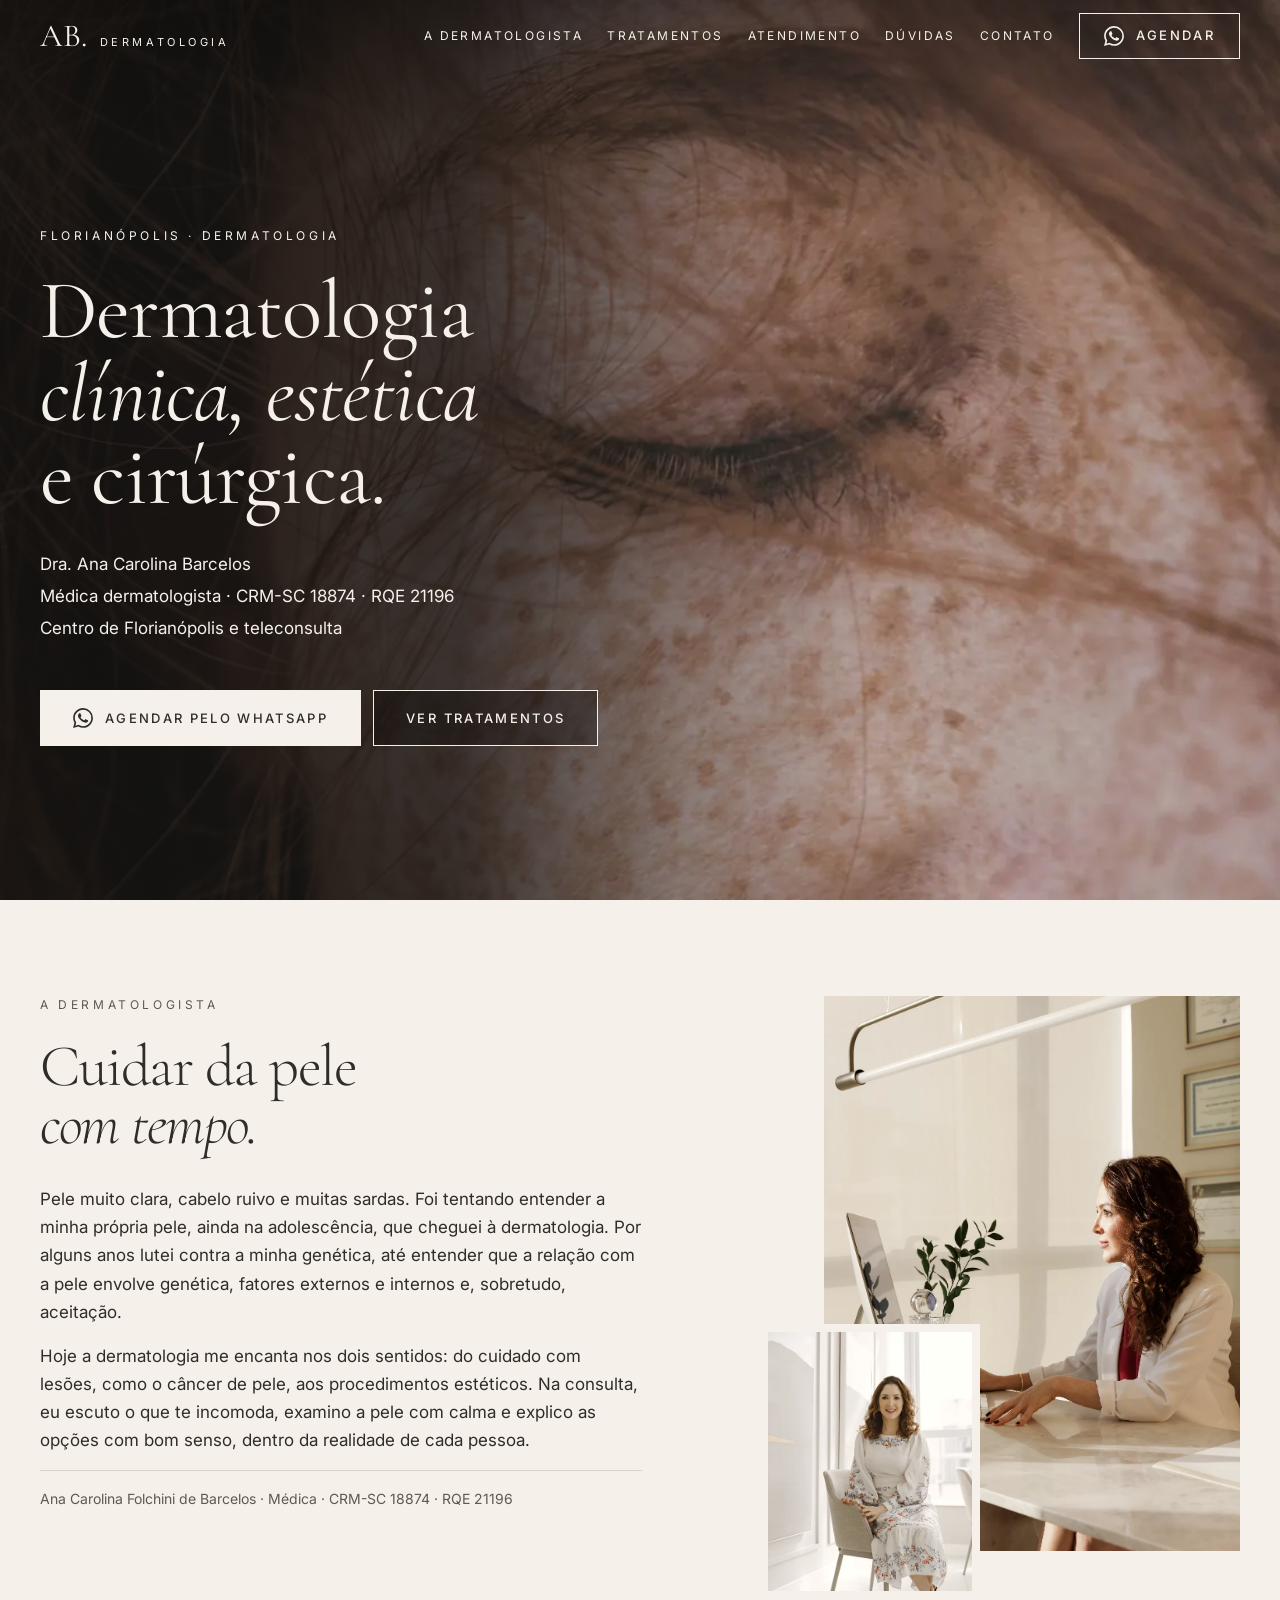
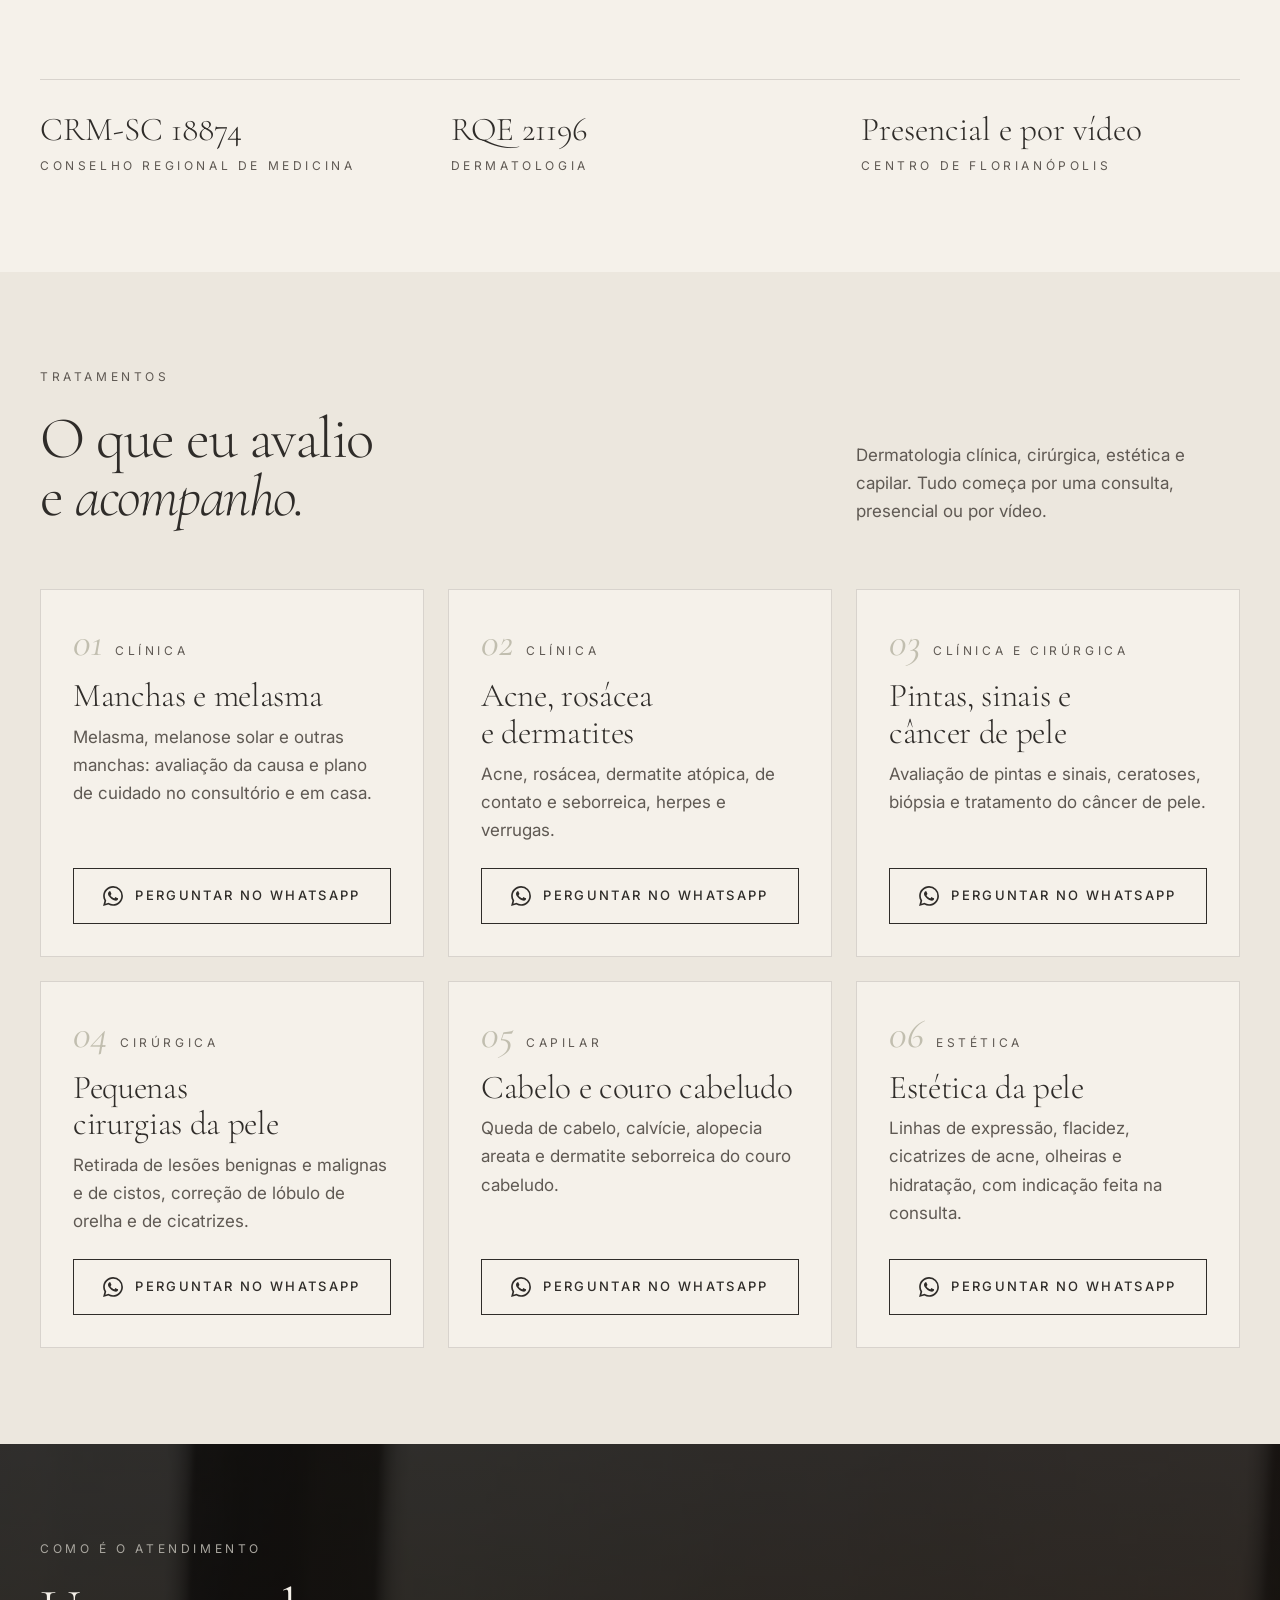
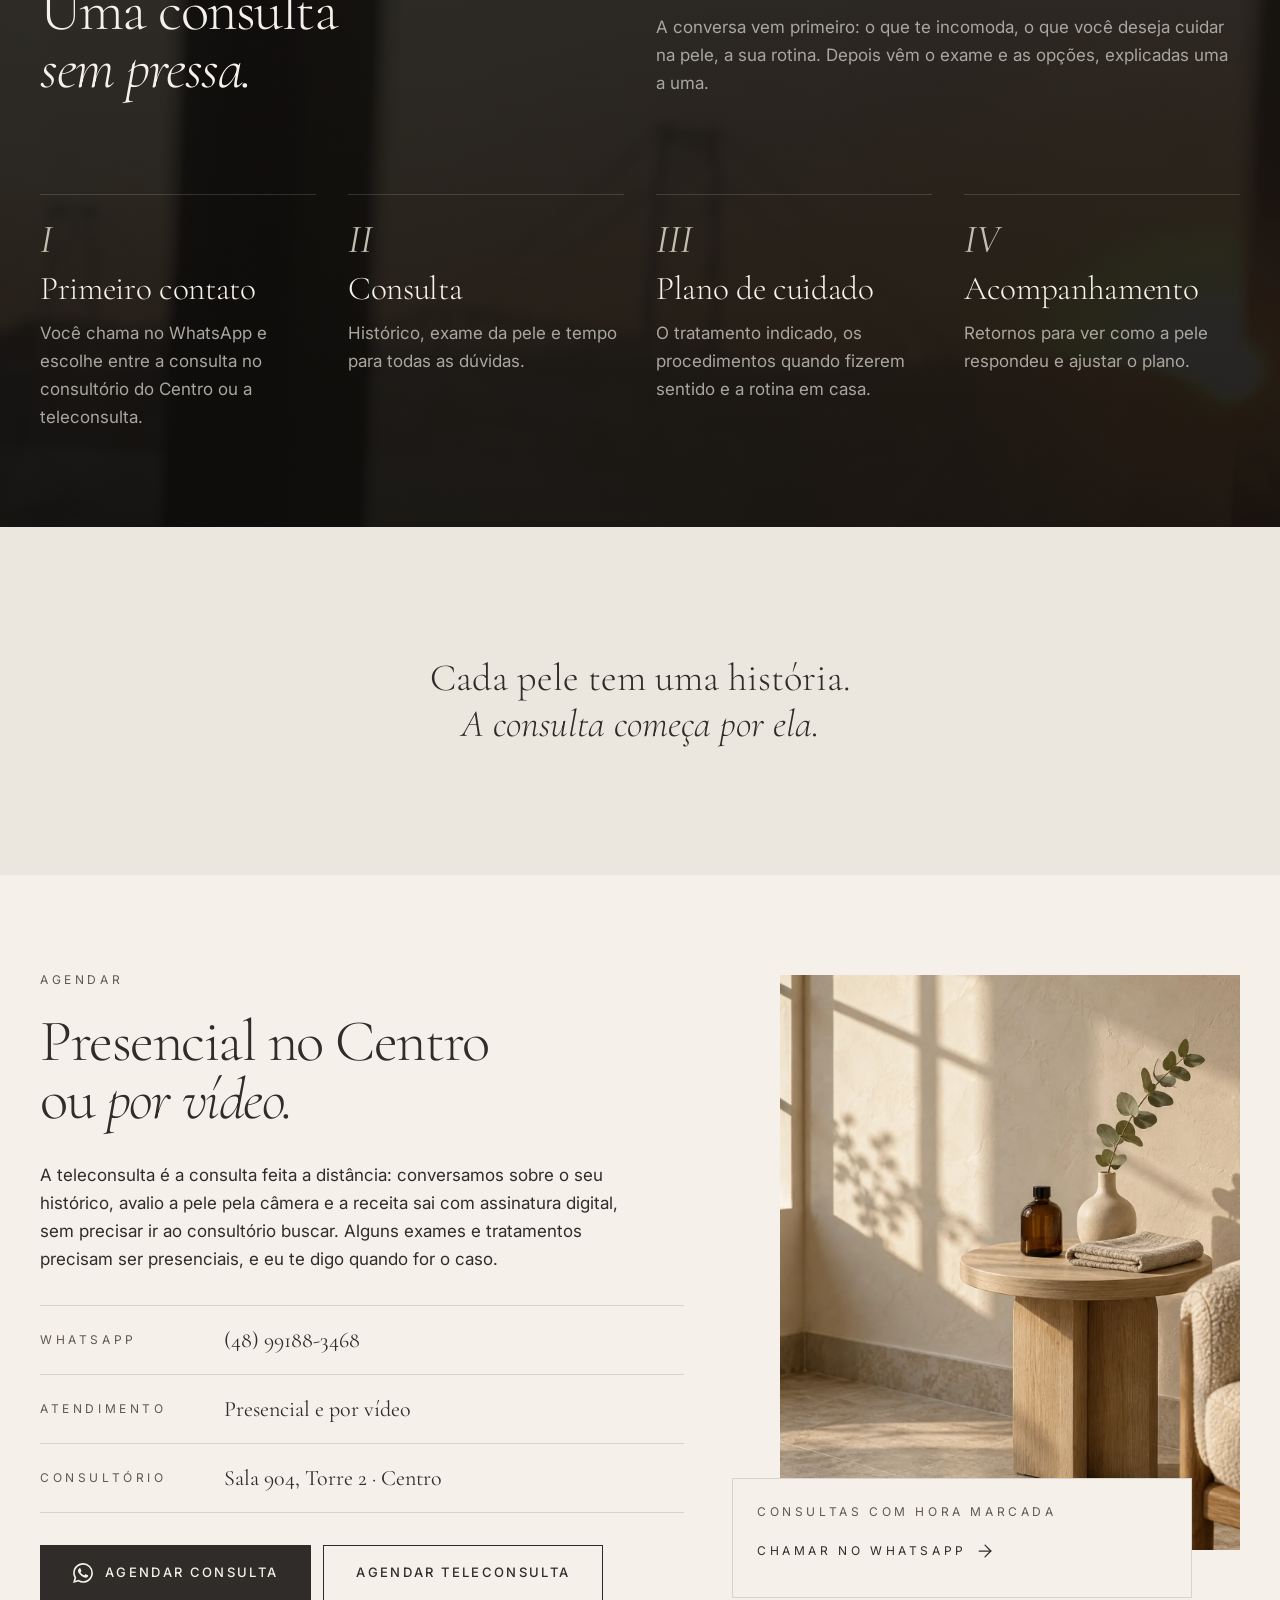
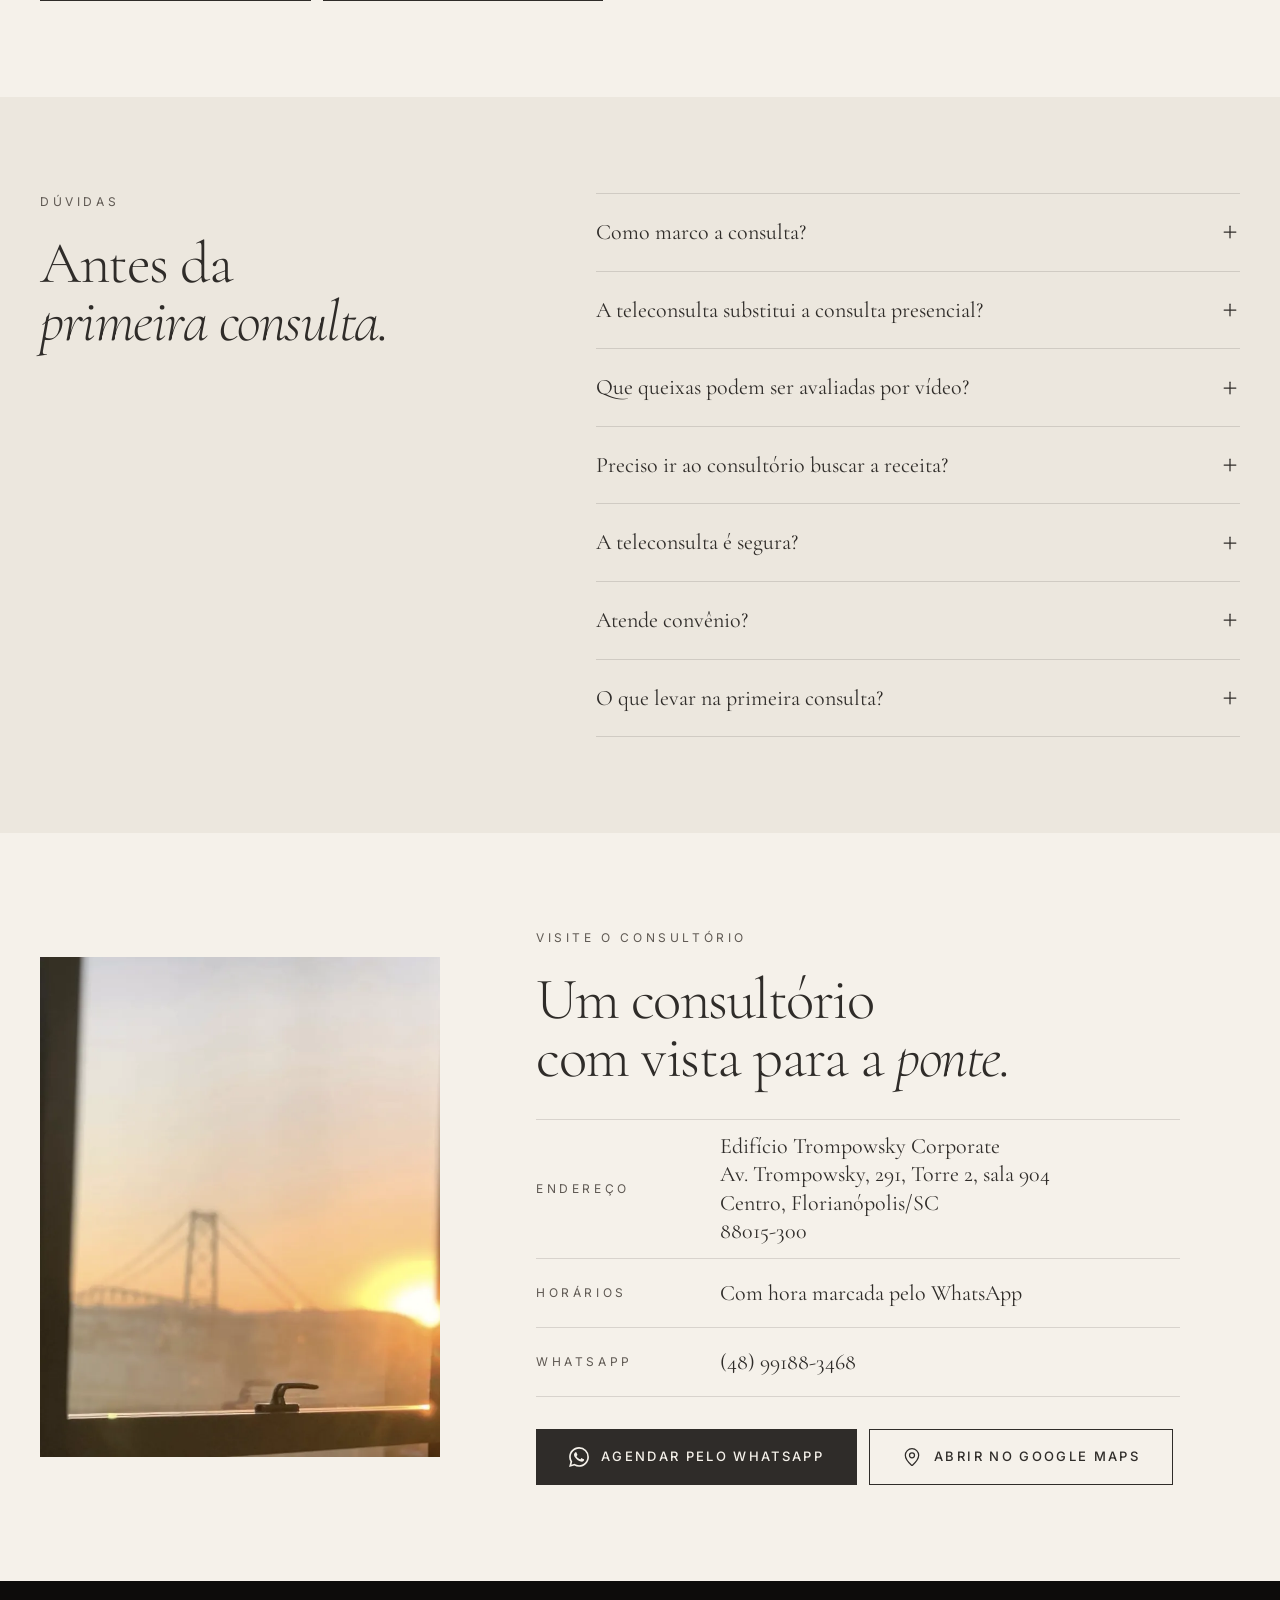
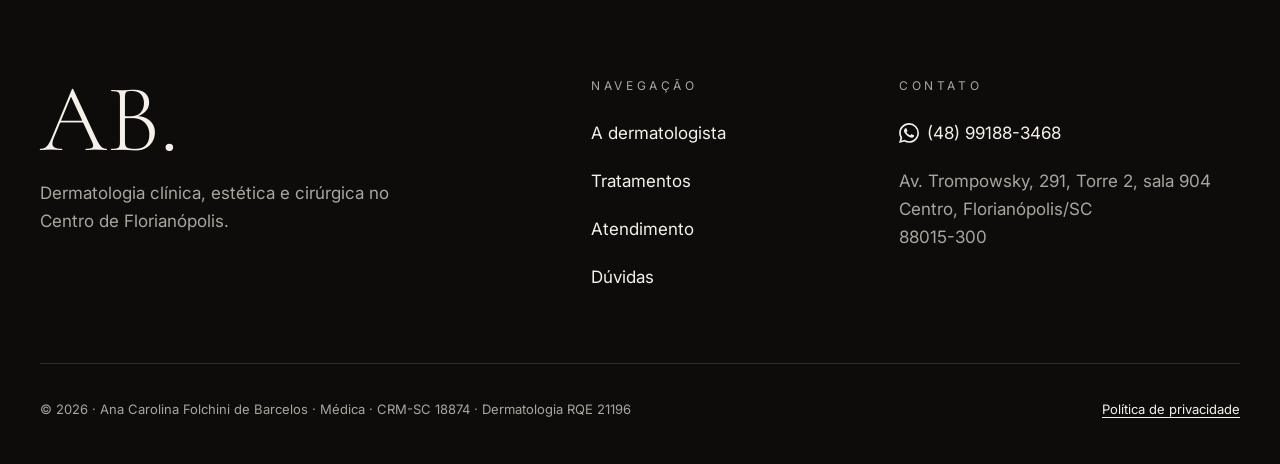
==== commit de82e283: "Revisão via Claude Desktop 2026-10-05 21:57" ====
--- a/index.html
+++ b/index.html
@@ -17,8 +17,8 @@
 <link rel="preconnect" href="https://fonts.googleapis.com">
 <link rel="preconnect" href="https://fonts.gstatic.com" crossorigin>
 <link href="https://fonts.googleapis.com/css2?family=Cormorant+Garamond:ital,wght@0,300;0,400;0,500;1,300;1,400&amp;family=Inter:wght@300;400;500&amp;display=swap" rel="stylesheet">
-<link rel="preload" as="image" href="assets/img/heroi-sardas-olho-celular.webp" media="(max-width: 899px)">
-<link rel="preload" as="image" href="assets/img/heroi-sardas-olho-direita.webp" media="(min-width: 900px)">
+<link rel="preload" as="image" href="assets/img/heroi-sardas-inteira-celular.webp" media="(max-width: 899px)">
+<link rel="preload" as="image" href="assets/img/heroi-sardas-inteira.webp" media="(min-width: 900px)">
 <link rel="stylesheet" href="assets/css/base.css">
 <link rel="stylesheet" href="assets/css/style.css">
 <script type="application/ld+json">
@@ -79,10 +79,10 @@
   <section class="heroi" id="inicio" data-heroi>
     <div class="heroi__midia">
       <picture>
-        <source media="(min-width: 900px)" type="image/webp" srcset="assets/img/heroi-sardas-olho-direita.webp">
-        <source media="(min-width: 900px)" srcset="assets/img/heroi-sardas-olho-direita.jpg">
-        <source type="image/webp" srcset="assets/img/heroi-sardas-olho-celular.webp">
-        <img src="assets/img/heroi-sardas-olho-celular.jpg" width="1080" height="1620" alt="Rosto de pele clara com sardas, olho fechado, em close" fetchpriority="high">
+        <source media="(min-width: 900px)" type="image/webp" srcset="assets/img/heroi-sardas-inteira.webp">
+        <source media="(min-width: 900px)" srcset="assets/img/heroi-sardas-inteira.jpg">
+        <source type="image/webp" srcset="assets/img/heroi-sardas-inteira-celular.webp">
+        <img src="assets/img/heroi-sardas-inteira-celular.jpg" width="1200" height="800" alt="Rosto de pele clara com sardas, olho fechado, em close" fetchpriority="high">
       </picture>
     </div>
     <div class="container heroi__grade">
--- a/assets/css/style.css
+++ b/assets/css/style.css
@@ -139,24 +139,21 @@
 .heroi :focus-visible { outline-color: var(--texto-inv); }
 .dermatologista__retrato { display: none; }
 @media (max-width: 899px) {
-  .heroi { align-items: flex-start; padding-top: calc(var(--header-h) + var(--space-6)); padding-bottom: var(--space-7); }
-  .heroi__midia img { object-position: 50% 50%; }
-  .heroi__midia::after { background: linear-gradient(180deg, rgba(13,12,11,.9) 0%, rgba(13,12,11,.84) 40%, rgba(13,12,11,.55) 62%, rgba(13,12,11,.1) 82%, rgba(13,12,11,.25) 100%); }
-}
-@media (max-width: 899px) and (max-height: 740px) {
-  /* tela baixa: o texto sobe para cima do céu; escurece mais cedo para manter o contraste AA */
-  .heroi__midia::after { background: linear-gradient(180deg, rgba(13,12,11,.9) 0%, rgba(13,12,11,.86) 70%, rgba(13,12,11,.6) 100%); }
+  /* 05/10 (Armin): a foto aparece inteira. Texto no alto sobre o escuro; foto 3:2 de ponta a ponta logo abaixo, sem corte */
+  .heroi { flex-direction: column; align-items: stretch; min-height: 0; padding-top: calc(var(--header-h) + var(--space-6)); padding-bottom: 0; }
+  .heroi__midia { position: relative; inset: auto; z-index: 0; order: 1; width: 100%; aspect-ratio: 3 / 2; margin-top: var(--space-7); background: var(--escuro); }
+  .heroi__midia::after { background: linear-gradient(180deg, rgba(13,12,11,1) 0%, rgba(13,12,11,0) 22%); }
 }
 @media (min-width: 600px) and (max-width: 899px) {
   .heroi__texto { max-width: 560px; margin-inline: auto; }
 }
 @media (min-width: 900px) {
-  .heroi { align-items: center; padding-top: calc(var(--header-h) + var(--space-9)); padding-bottom: var(--space-9); }
+  .heroi { align-items: center; min-height: max(100svh, calc(100vw / 1.5)); padding-top: calc(var(--header-h) + var(--space-9)); padding-bottom: var(--space-9); }
   .heroi__midia img { object-position: 50% 50%; }
   .heroi__midia::after {
     background:
-      linear-gradient(90deg, rgba(13,12,11,.88) 0%, rgba(13,12,11,.8) 40%, rgba(13,12,11,.45) 58%, rgba(13,12,11,.08) 80%, rgba(13,12,11,0) 100%),
-      linear-gradient(180deg, rgba(13,12,11,.55) 0%, rgba(13,12,11,0) 20%, rgba(13,12,11,0) 70%, rgba(13,12,11,.45) 100%);
+      linear-gradient(90deg, rgba(13,12,11,.84) 0%, rgba(13,12,11,.72) 36%, rgba(13,12,11,.25) 54%, rgba(13,12,11,0) 68%),
+      linear-gradient(180deg, rgba(13,12,11,.5) 0%, rgba(13,12,11,0) 16%);
   }
   .heroi__texto { max-width: 720px; }
   .heroi__apoio { margin-top: var(--space-6); }
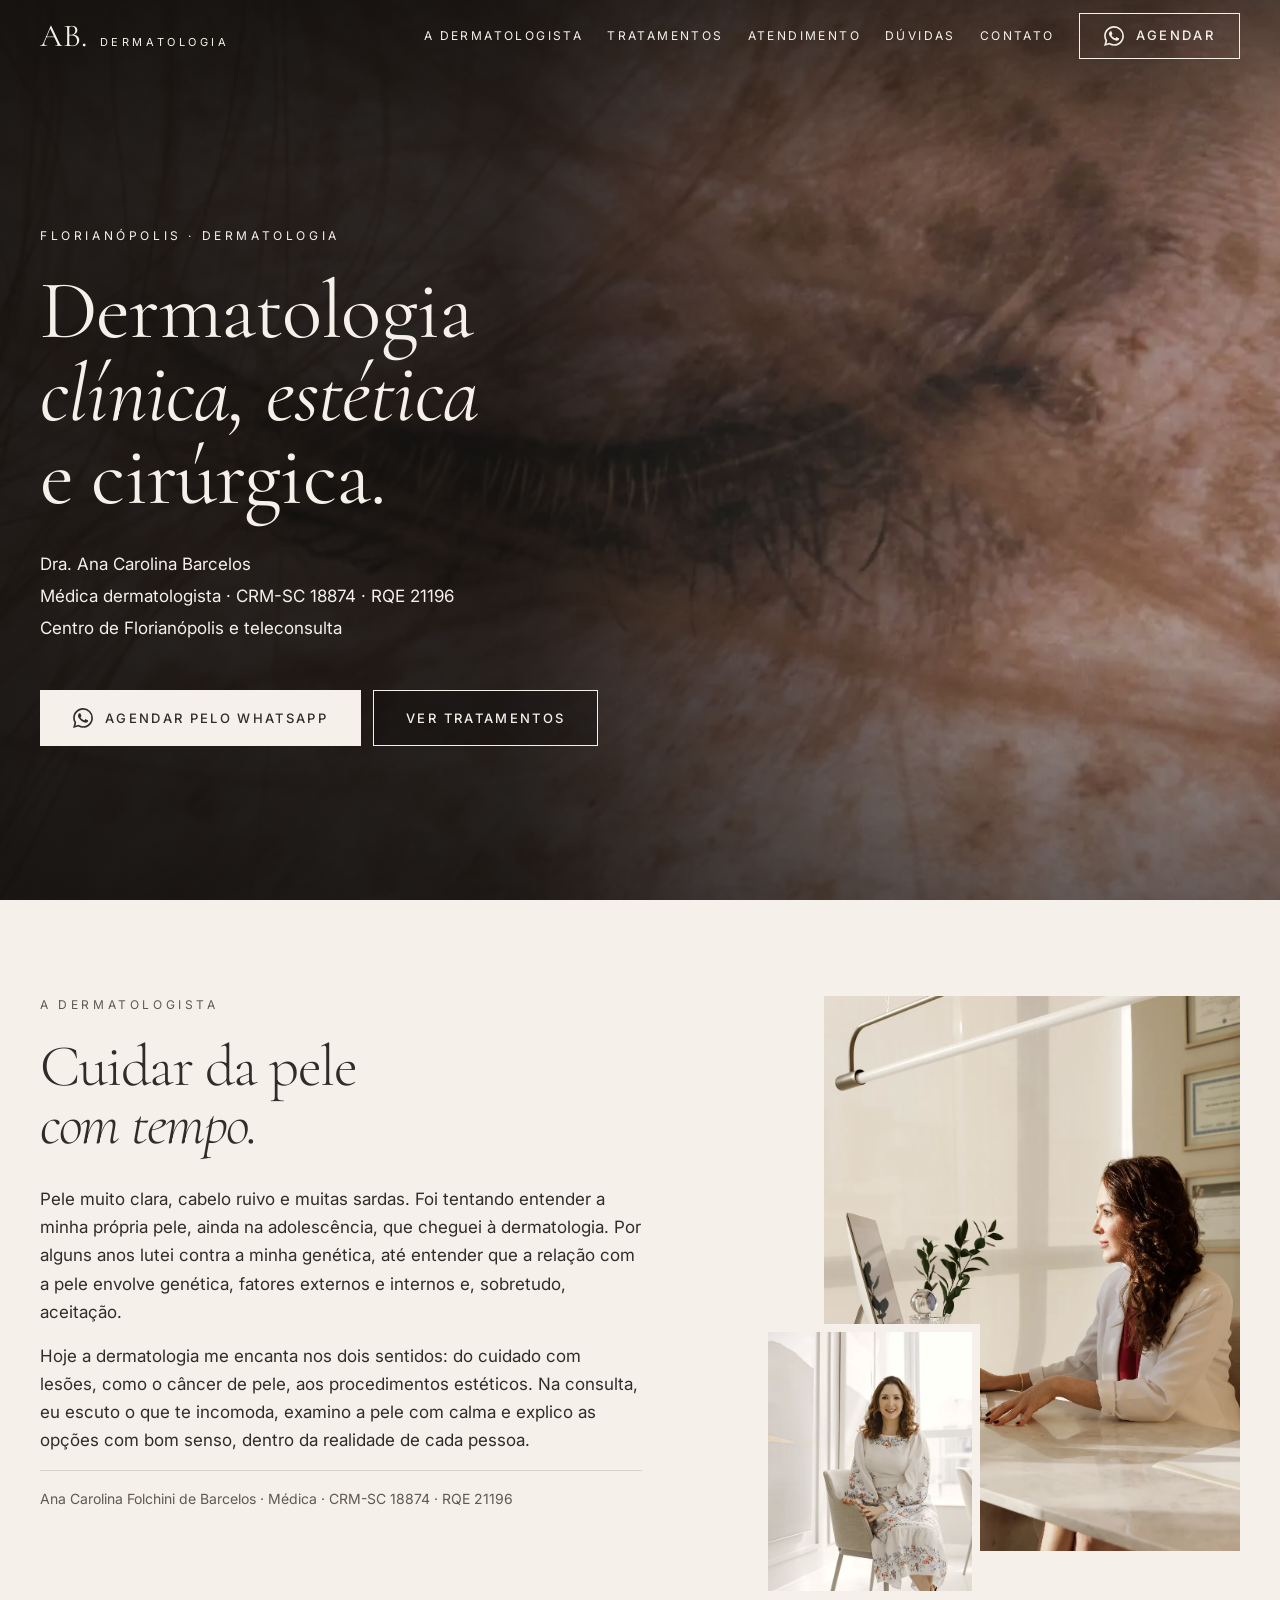
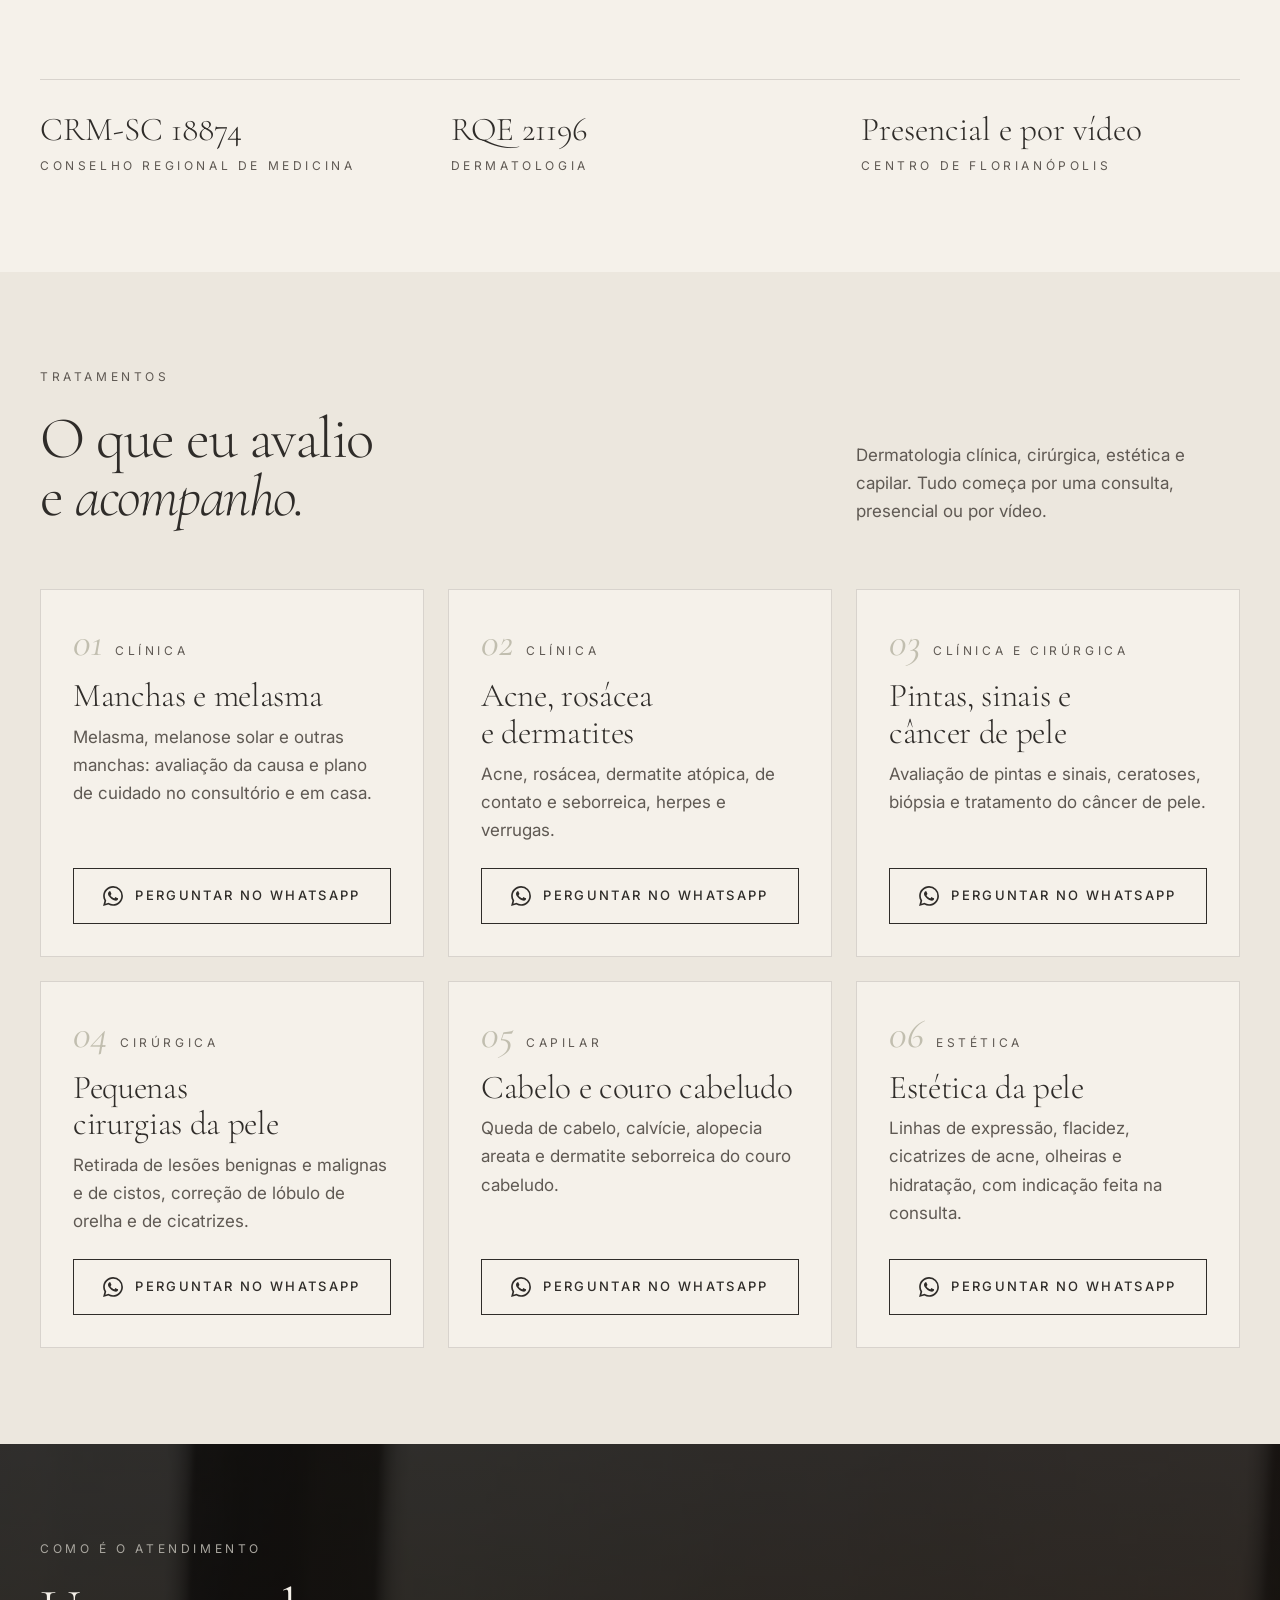
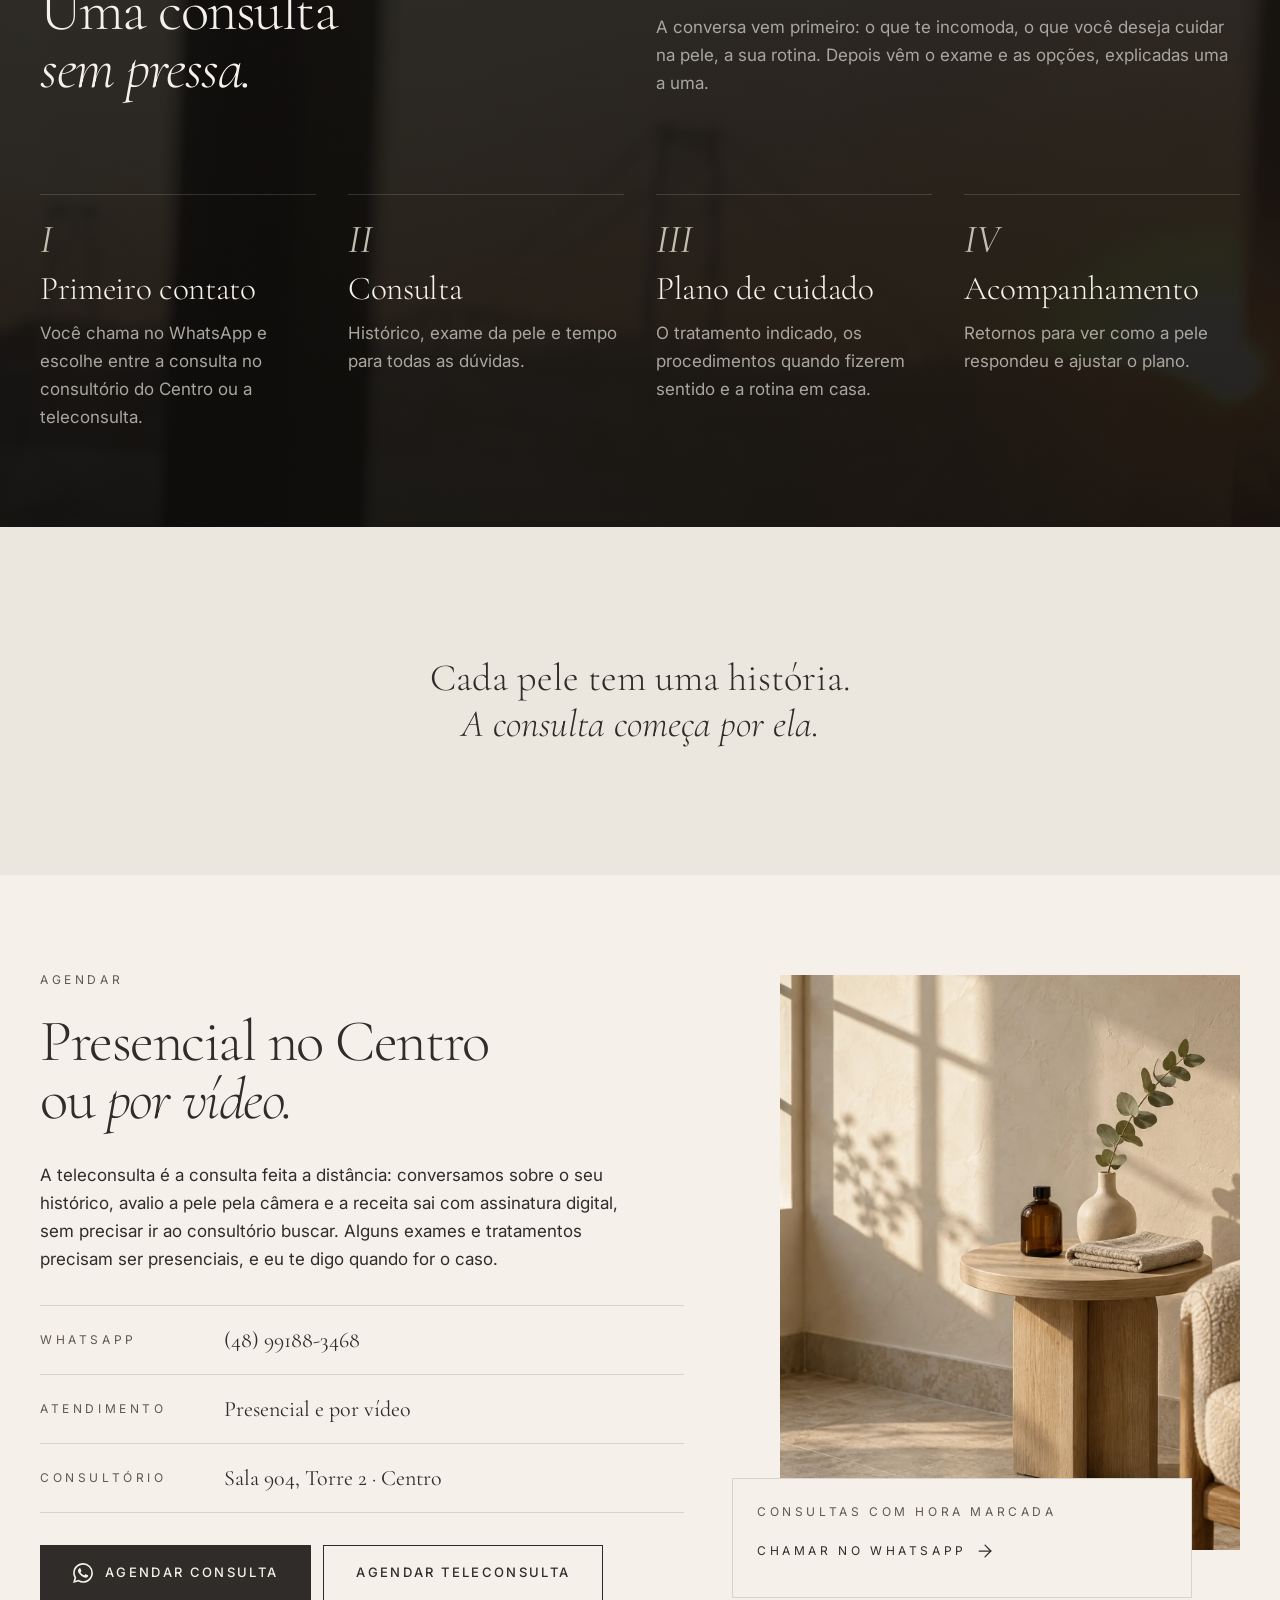
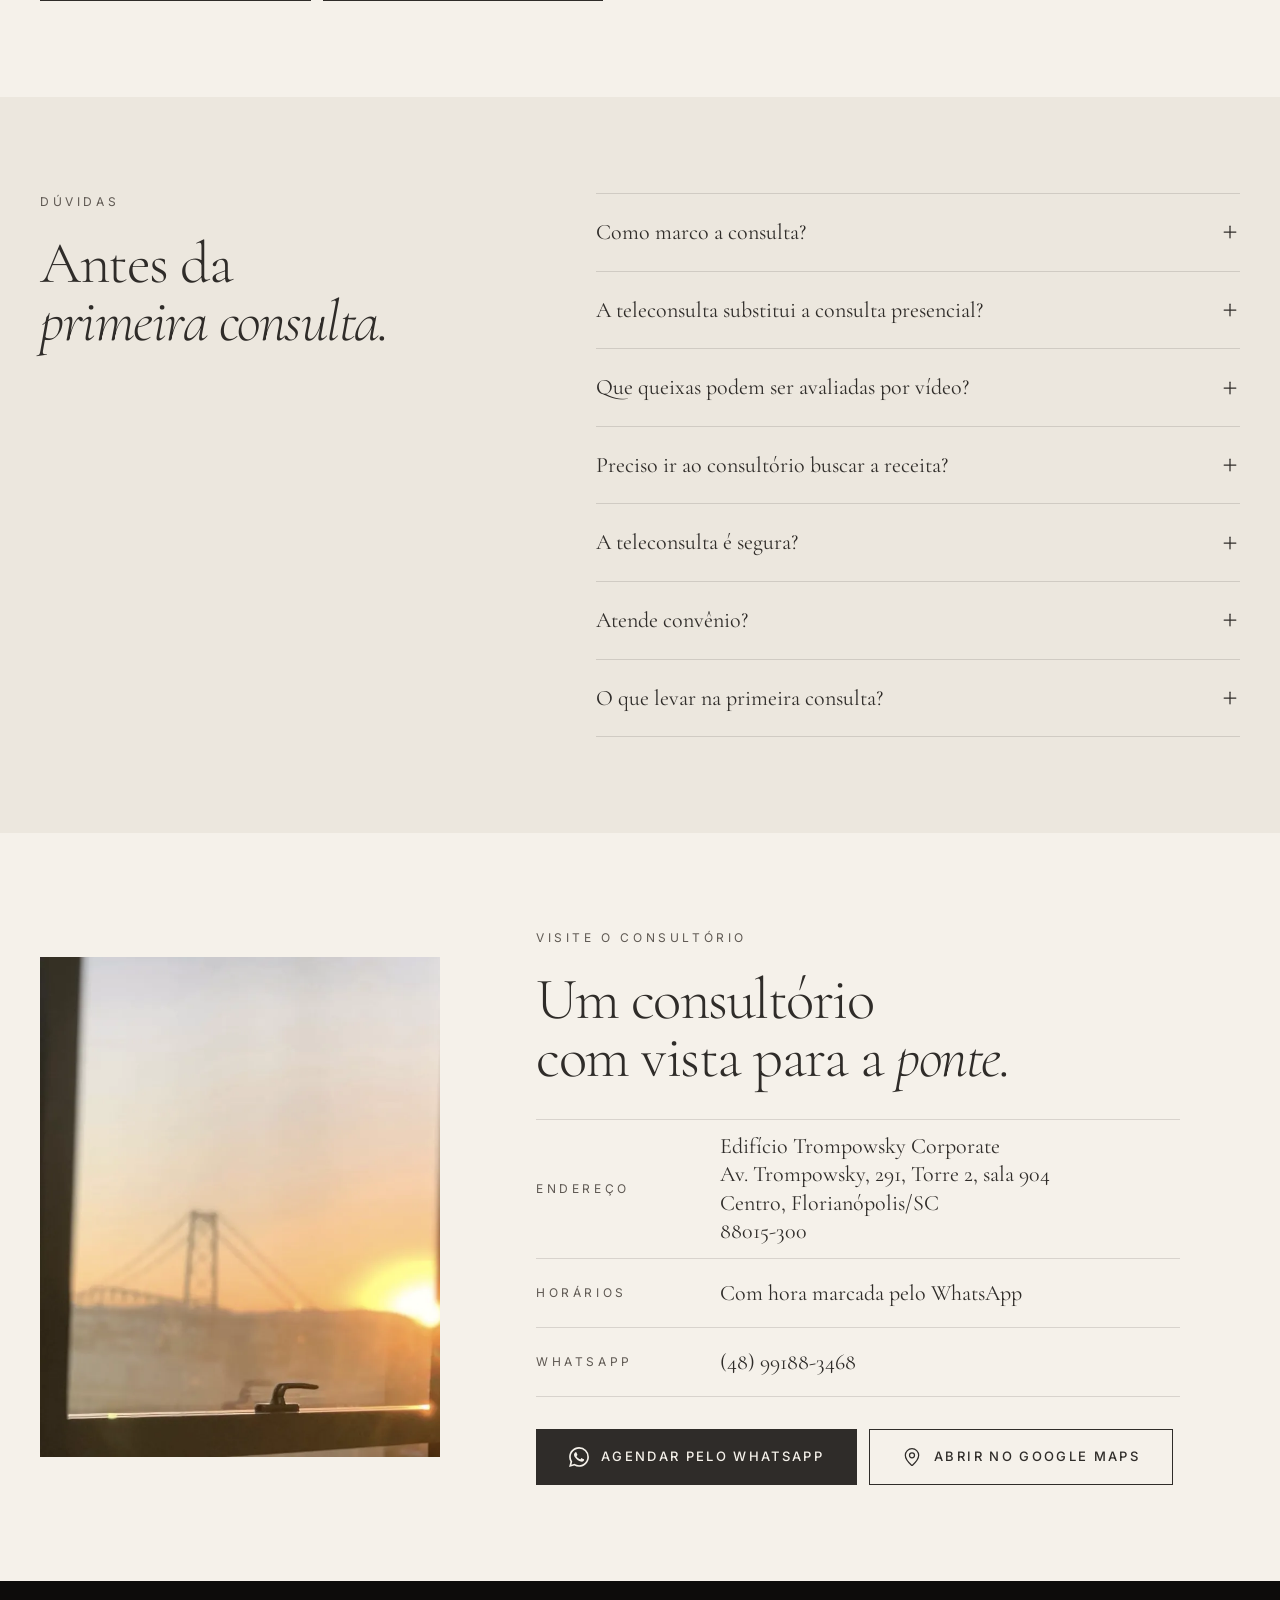
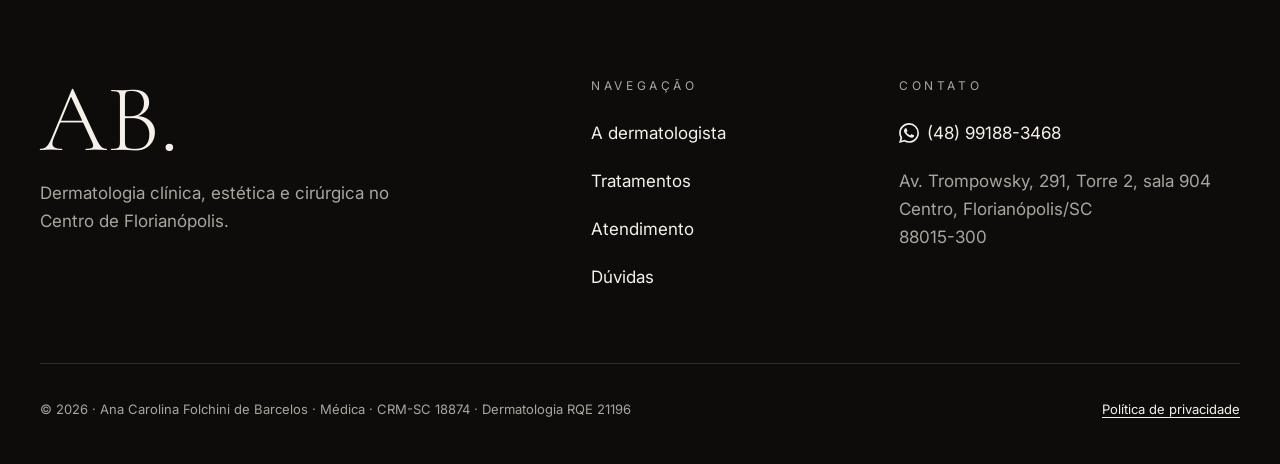
==== commit e4f1d27a: "Revisão via Claude Desktop 2026-10-05 21:59" ====
--- a/index.html
+++ b/index.html
@@ -17,8 +17,8 @@
 <link rel="preconnect" href="https://fonts.googleapis.com">
 <link rel="preconnect" href="https://fonts.gstatic.com" crossorigin>
 <link href="https://fonts.googleapis.com/css2?family=Cormorant+Garamond:ital,wght@0,300;0,400;0,500;1,300;1,400&amp;family=Inter:wght@300;400;500&amp;display=swap" rel="stylesheet">
-<link rel="preload" as="image" href="assets/img/heroi-sardas-inteira-celular.webp" media="(max-width: 899px)">
-<link rel="preload" as="image" href="assets/img/heroi-sardas-inteira.webp" media="(min-width: 900px)">
+<link rel="preload" as="image" href="assets/img/heroi-sardas-olho-celular.webp" media="(max-width: 899px)">
+<link rel="preload" as="image" href="assets/img/heroi-sardas-olho-v4.webp" media="(min-width: 900px)">
 <link rel="stylesheet" href="assets/css/base.css">
 <link rel="stylesheet" href="assets/css/style.css">
 <script type="application/ld+json">
@@ -79,10 +79,10 @@
   <section class="heroi" id="inicio" data-heroi>
     <div class="heroi__midia">
       <picture>
-        <source media="(min-width: 900px)" type="image/webp" srcset="assets/img/heroi-sardas-inteira.webp">
-        <source media="(min-width: 900px)" srcset="assets/img/heroi-sardas-inteira.jpg">
-        <source type="image/webp" srcset="assets/img/heroi-sardas-inteira-celular.webp">
-        <img src="assets/img/heroi-sardas-inteira-celular.jpg" width="1200" height="800" alt="Rosto de pele clara com sardas, olho fechado, em close" fetchpriority="high">
+        <source media="(min-width: 900px)" type="image/webp" srcset="assets/img/heroi-sardas-olho-v4.webp">
+        <source media="(min-width: 900px)" srcset="assets/img/heroi-sardas-olho-v4.jpg">
+        <source type="image/webp" srcset="assets/img/heroi-sardas-olho-celular.webp">
+        <img src="assets/img/heroi-sardas-olho-celular.jpg" width="1080" height="1620" alt="Rosto de pele clara com sardas, olho fechado, em close" fetchpriority="high">
       </picture>
     </div>
     <div class="container heroi__grade">
--- a/assets/css/style.css
+++ b/assets/css/style.css
@@ -139,21 +139,24 @@
 .heroi :focus-visible { outline-color: var(--texto-inv); }
 .dermatologista__retrato { display: none; }
 @media (max-width: 899px) {
-  /* 05/10 (Armin): a foto aparece inteira. Texto no alto sobre o escuro; foto 3:2 de ponta a ponta logo abaixo, sem corte */
-  .heroi { flex-direction: column; align-items: stretch; min-height: 0; padding-top: calc(var(--header-h) + var(--space-6)); padding-bottom: 0; }
-  .heroi__midia { position: relative; inset: auto; z-index: 0; order: 1; width: 100%; aspect-ratio: 3 / 2; margin-top: var(--space-7); background: var(--escuro); }
-  .heroi__midia::after { background: linear-gradient(180deg, rgba(13,12,11,1) 0%, rgba(13,12,11,0) 22%); }
+  .heroi { align-items: flex-start; padding-top: calc(var(--header-h) + var(--space-6)); padding-bottom: var(--space-7); }
+  .heroi__midia img { object-position: 50% 50%; }
+  .heroi__midia::after { background: linear-gradient(180deg, rgba(13,12,11,.9) 0%, rgba(13,12,11,.84) 40%, rgba(13,12,11,.55) 62%, rgba(13,12,11,.1) 82%, rgba(13,12,11,.25) 100%); }
+}
+@media (max-width: 899px) and (max-height: 740px) {
+  /* tela baixa: o texto sobe para cima do céu; escurece mais cedo para manter o contraste AA */
+  .heroi__midia::after { background: linear-gradient(180deg, rgba(13,12,11,.9) 0%, rgba(13,12,11,.86) 70%, rgba(13,12,11,.6) 100%); }
 }
 @media (min-width: 600px) and (max-width: 899px) {
   .heroi__texto { max-width: 560px; margin-inline: auto; }
 }
 @media (min-width: 900px) {
-  .heroi { align-items: center; min-height: max(100svh, calc(100vw / 1.5)); padding-top: calc(var(--header-h) + var(--space-9)); padding-bottom: var(--space-9); }
+  .heroi { align-items: center; padding-top: calc(var(--header-h) + var(--space-9)); padding-bottom: var(--space-9); }
   .heroi__midia img { object-position: 50% 50%; }
   .heroi__midia::after {
     background:
-      linear-gradient(90deg, rgba(13,12,11,.84) 0%, rgba(13,12,11,.72) 36%, rgba(13,12,11,.25) 54%, rgba(13,12,11,0) 68%),
-      linear-gradient(180deg, rgba(13,12,11,.5) 0%, rgba(13,12,11,0) 16%);
+      linear-gradient(90deg, rgba(13,12,11,.88) 0%, rgba(13,12,11,.8) 40%, rgba(13,12,11,.45) 58%, rgba(13,12,11,.08) 80%, rgba(13,12,11,0) 100%),
+      linear-gradient(180deg, rgba(13,12,11,.55) 0%, rgba(13,12,11,0) 20%, rgba(13,12,11,0) 70%, rgba(13,12,11,.45) 100%);
   }
   .heroi__texto { max-width: 720px; }
   .heroi__apoio { margin-top: var(--space-6); }
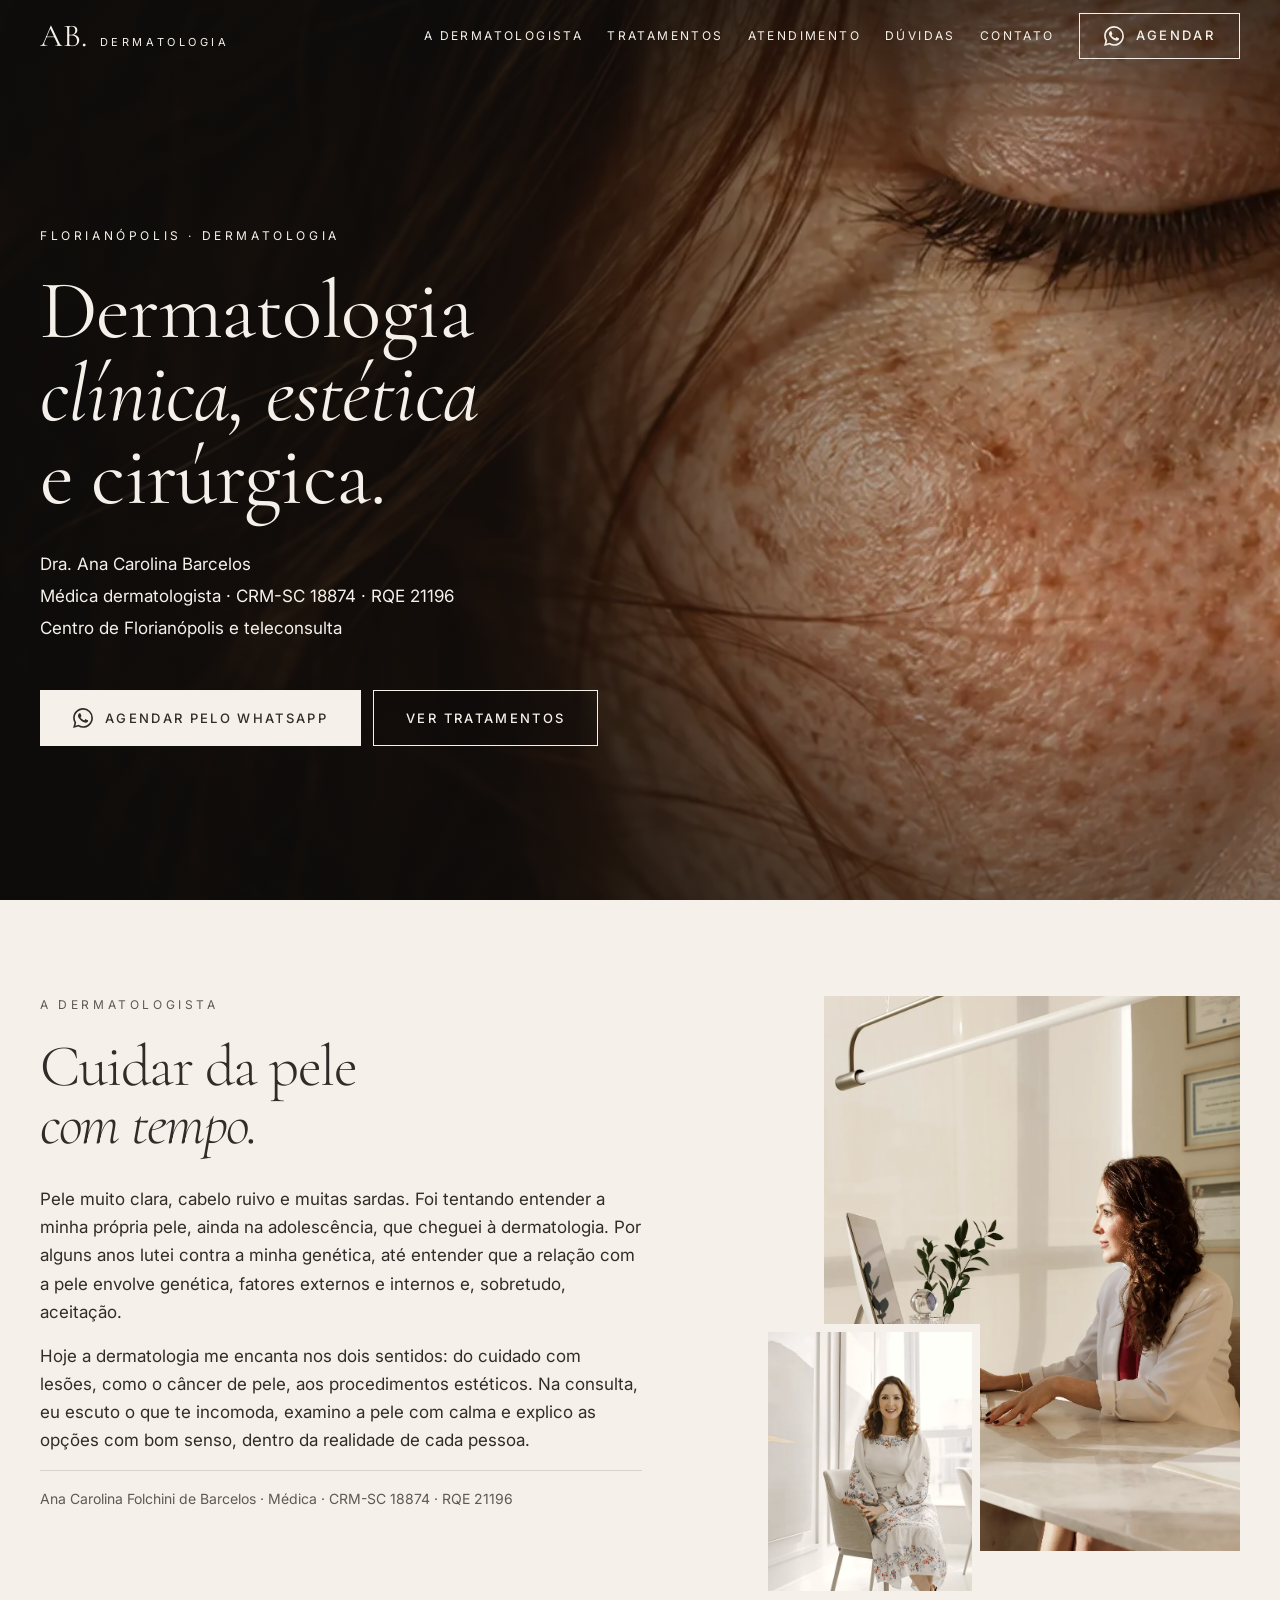
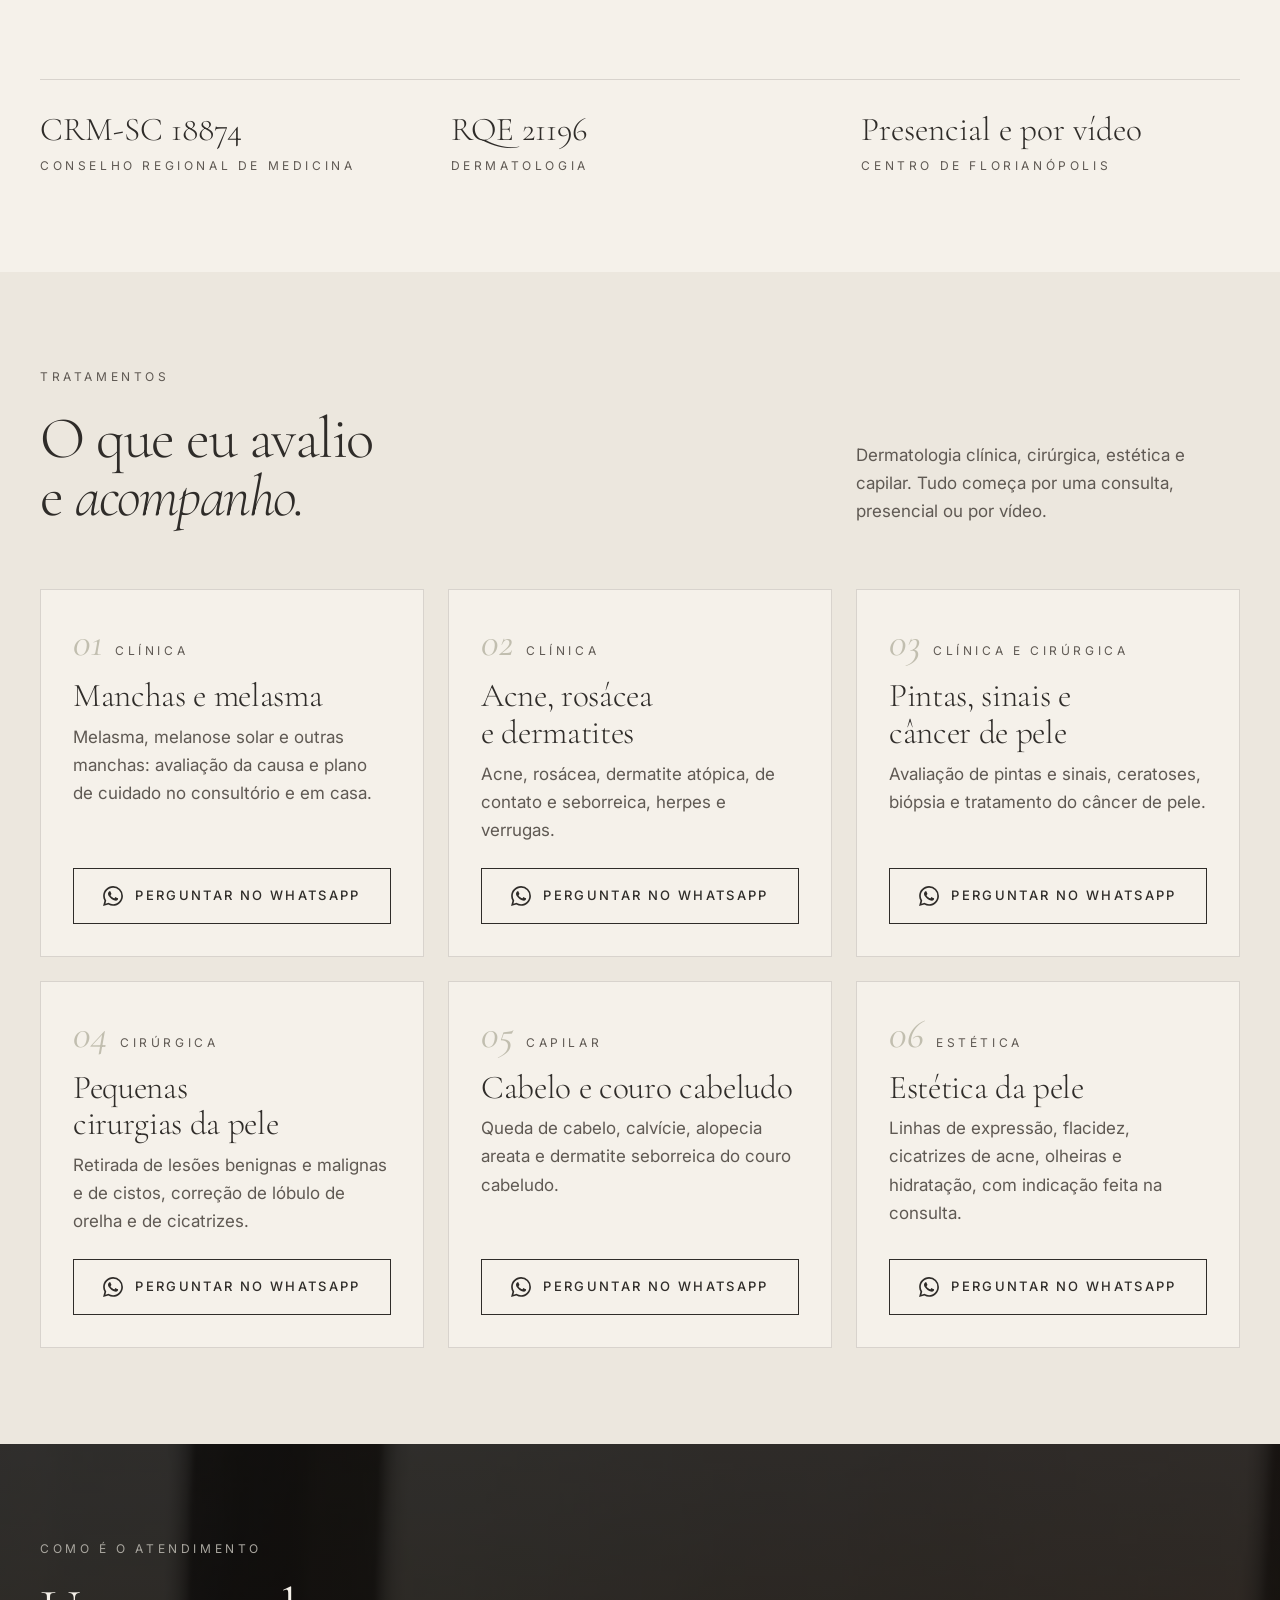
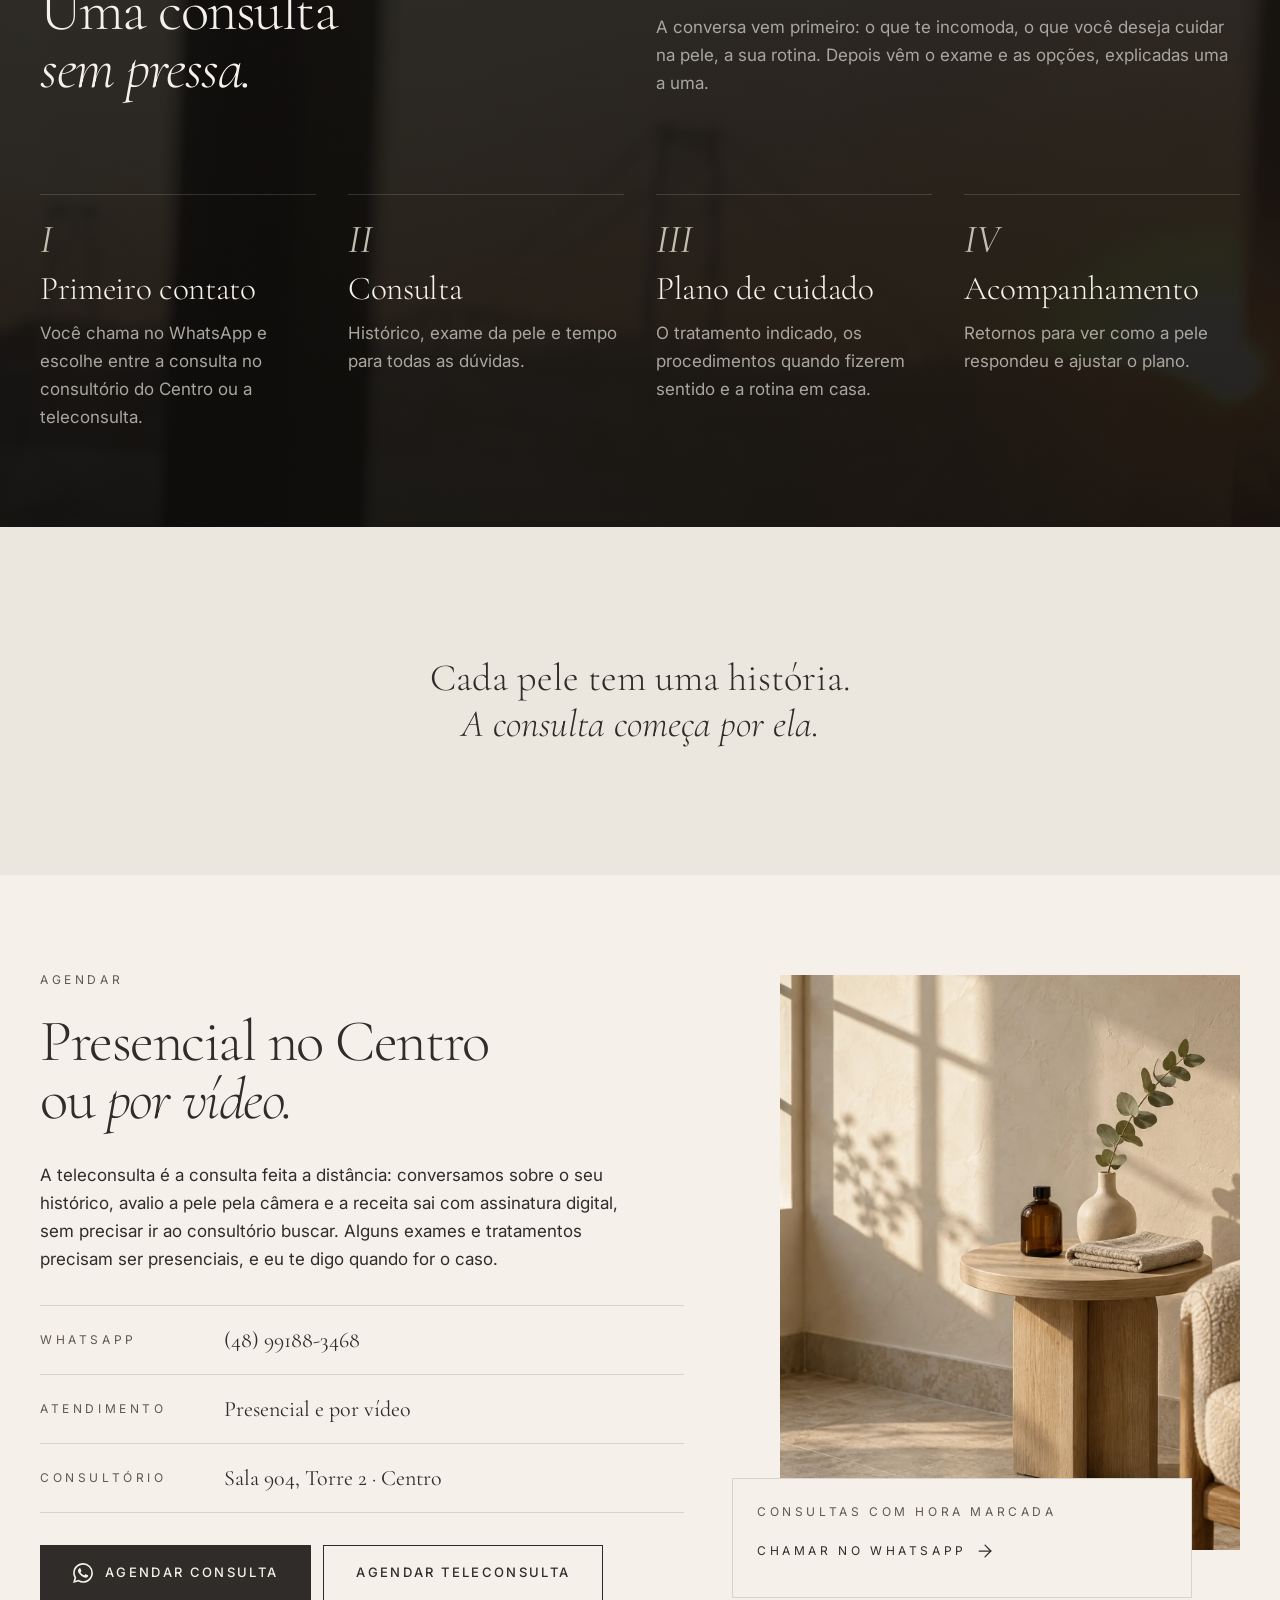
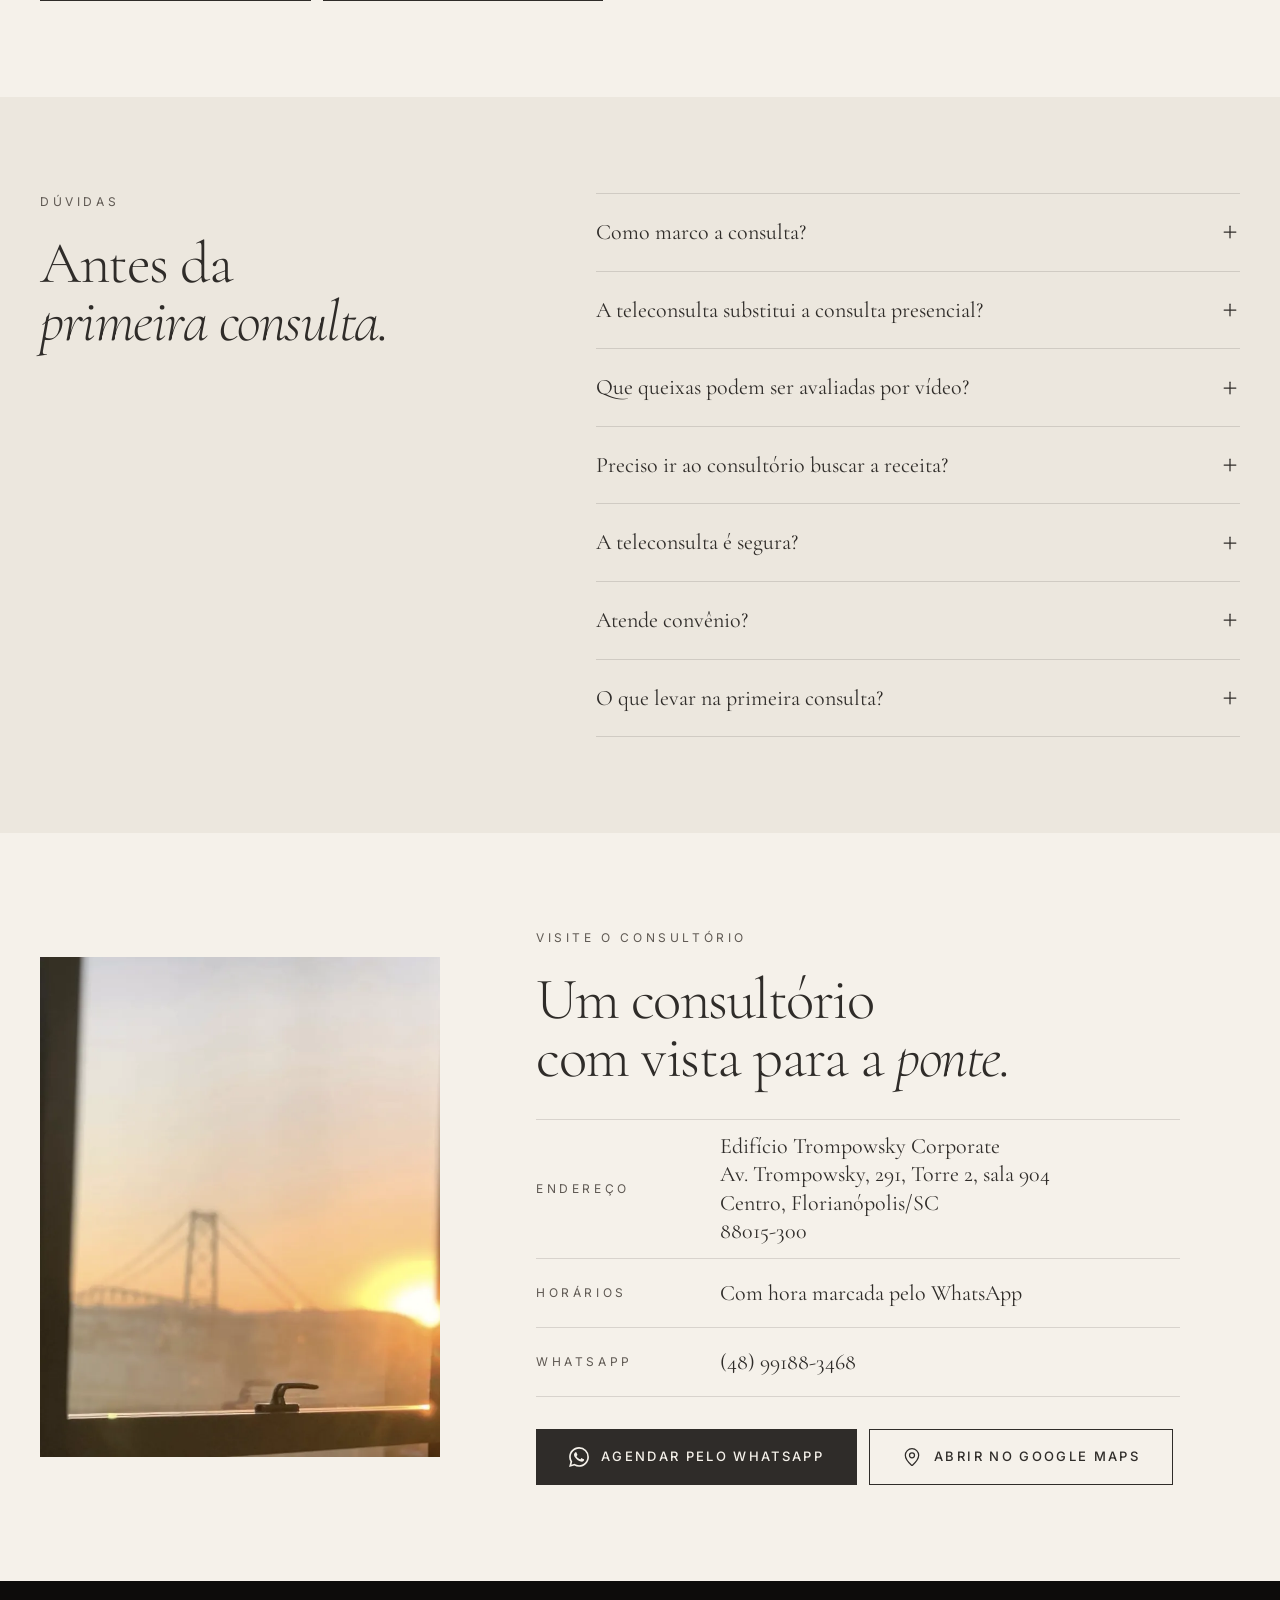
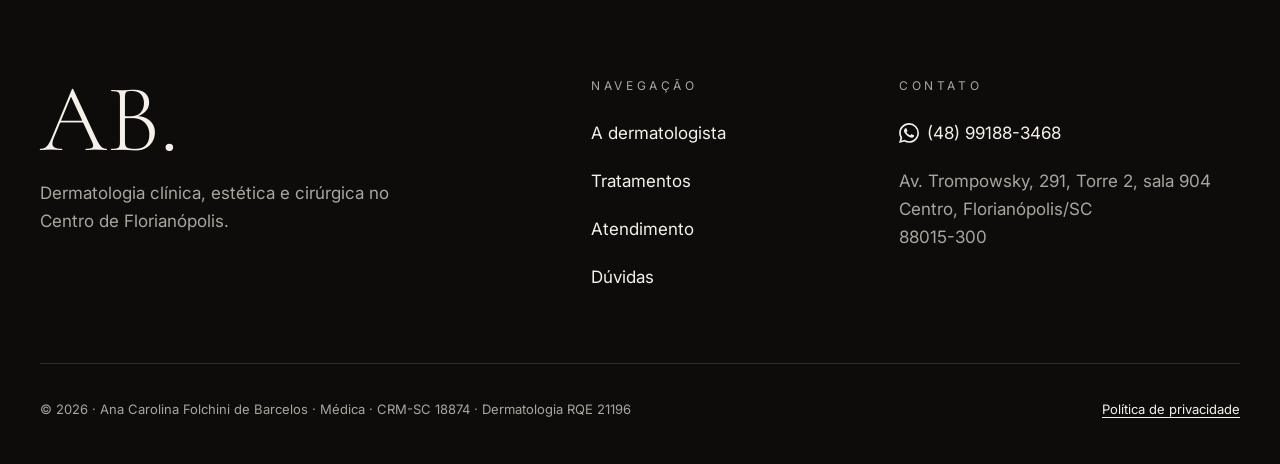
==== commit 62820c35: "Revisão via Claude Desktop 2026-10-06 13:00" ====
--- a/index.html
+++ b/index.html
@@ -17,8 +17,8 @@
 <link rel="preconnect" href="https://fonts.googleapis.com">
 <link rel="preconnect" href="https://fonts.gstatic.com" crossorigin>
 <link href="https://fonts.googleapis.com/css2?family=Cormorant+Garamond:ital,wght@0,300;0,400;0,500;1,300;1,400&amp;family=Inter:wght@300;400;500&amp;display=swap" rel="stylesheet">
-<link rel="preload" as="image" href="assets/img/heroi-sardas-olho-celular.webp" media="(max-width: 899px)">
-<link rel="preload" as="image" href="assets/img/heroi-sardas-olho-v4.webp" media="(min-width: 900px)">
+<link rel="preload" as="image" href="assets/img/heroi-ia-celular-faixa.webp" media="(max-width: 899px)">
+<link rel="preload" as="image" href="assets/img/heroi-ia-pc.webp" media="(min-width: 900px)">
 <link rel="stylesheet" href="assets/css/base.css">
 <link rel="stylesheet" href="assets/css/style.css">
 <script type="application/ld+json">
@@ -79,10 +79,10 @@
   <section class="heroi" id="inicio" data-heroi>
     <div class="heroi__midia">
       <picture>
-        <source media="(min-width: 900px)" type="image/webp" srcset="assets/img/heroi-sardas-olho-v4.webp">
-        <source media="(min-width: 900px)" srcset="assets/img/heroi-sardas-olho-v4.jpg">
-        <source type="image/webp" srcset="assets/img/heroi-sardas-olho-celular.webp">
-        <img src="assets/img/heroi-sardas-olho-celular.jpg" width="1080" height="1620" alt="Rosto de pele clara com sardas, olho fechado, em close" fetchpriority="high">
+        <source media="(min-width: 900px)" type="image/webp" srcset="assets/img/heroi-ia-pc.webp">
+        <source media="(min-width: 900px)" srcset="assets/img/heroi-ia-pc.jpg">
+        <source type="image/webp" srcset="assets/img/heroi-ia-celular-faixa.webp">
+        <img src="assets/img/heroi-ia-celular-faixa.jpg" width="1080" height="1350" alt="Close de pele clara com sardas e olho fechado" fetchpriority="high">
       </picture>
     </div>
     <div class="container heroi__grade">
--- a/assets/css/style.css
+++ b/assets/css/style.css
@@ -139,13 +139,13 @@
 .heroi :focus-visible { outline-color: var(--texto-inv); }
 .dermatologista__retrato { display: none; }
 @media (max-width: 899px) {
-  .heroi { align-items: flex-start; padding-top: calc(var(--header-h) + var(--space-6)); padding-bottom: var(--space-7); }
+  /* 06/10 (Armin, opção A "faixa"): texto no alto sobre o preto; a foto entra limpa, de ponta a ponta, logo abaixo dos botões */
+  .heroi { flex-direction: column; align-items: stretch; min-height: 0; padding-top: calc(var(--header-h) + var(--space-6)); padding-bottom: 0; }
+  .heroi__midia { position: relative; inset: auto; z-index: 0; order: 1; width: 100%; aspect-ratio: 4 / 5; margin-top: var(--space-6); background: var(--escuro); }
   .heroi__midia img { object-position: 50% 50%; }
-  .heroi__midia::after { background: linear-gradient(180deg, rgba(13,12,11,.9) 0%, rgba(13,12,11,.84) 40%, rgba(13,12,11,.55) 62%, rgba(13,12,11,.1) 82%, rgba(13,12,11,.25) 100%); }
-}
-@media (max-width: 899px) and (max-height: 740px) {
-  /* tela baixa: o texto sobe para cima do céu; escurece mais cedo para manter o contraste AA */
-  .heroi__midia::after { background: linear-gradient(180deg, rgba(13,12,11,.9) 0%, rgba(13,12,11,.86) 70%, rgba(13,12,11,.6) 100%); }
+  .heroi__midia::after { background: linear-gradient(180deg, rgba(13,12,11,1) 0%, rgba(13,12,11,0) 18%); }
+  .heroi__apoio li:nth-child(3), .heroi .botao--contorno { display: none; }
+  .heroi__acoes { margin-top: var(--space-5); }
 }
 @media (min-width: 600px) and (max-width: 899px) {
   .heroi__texto { max-width: 560px; margin-inline: auto; }
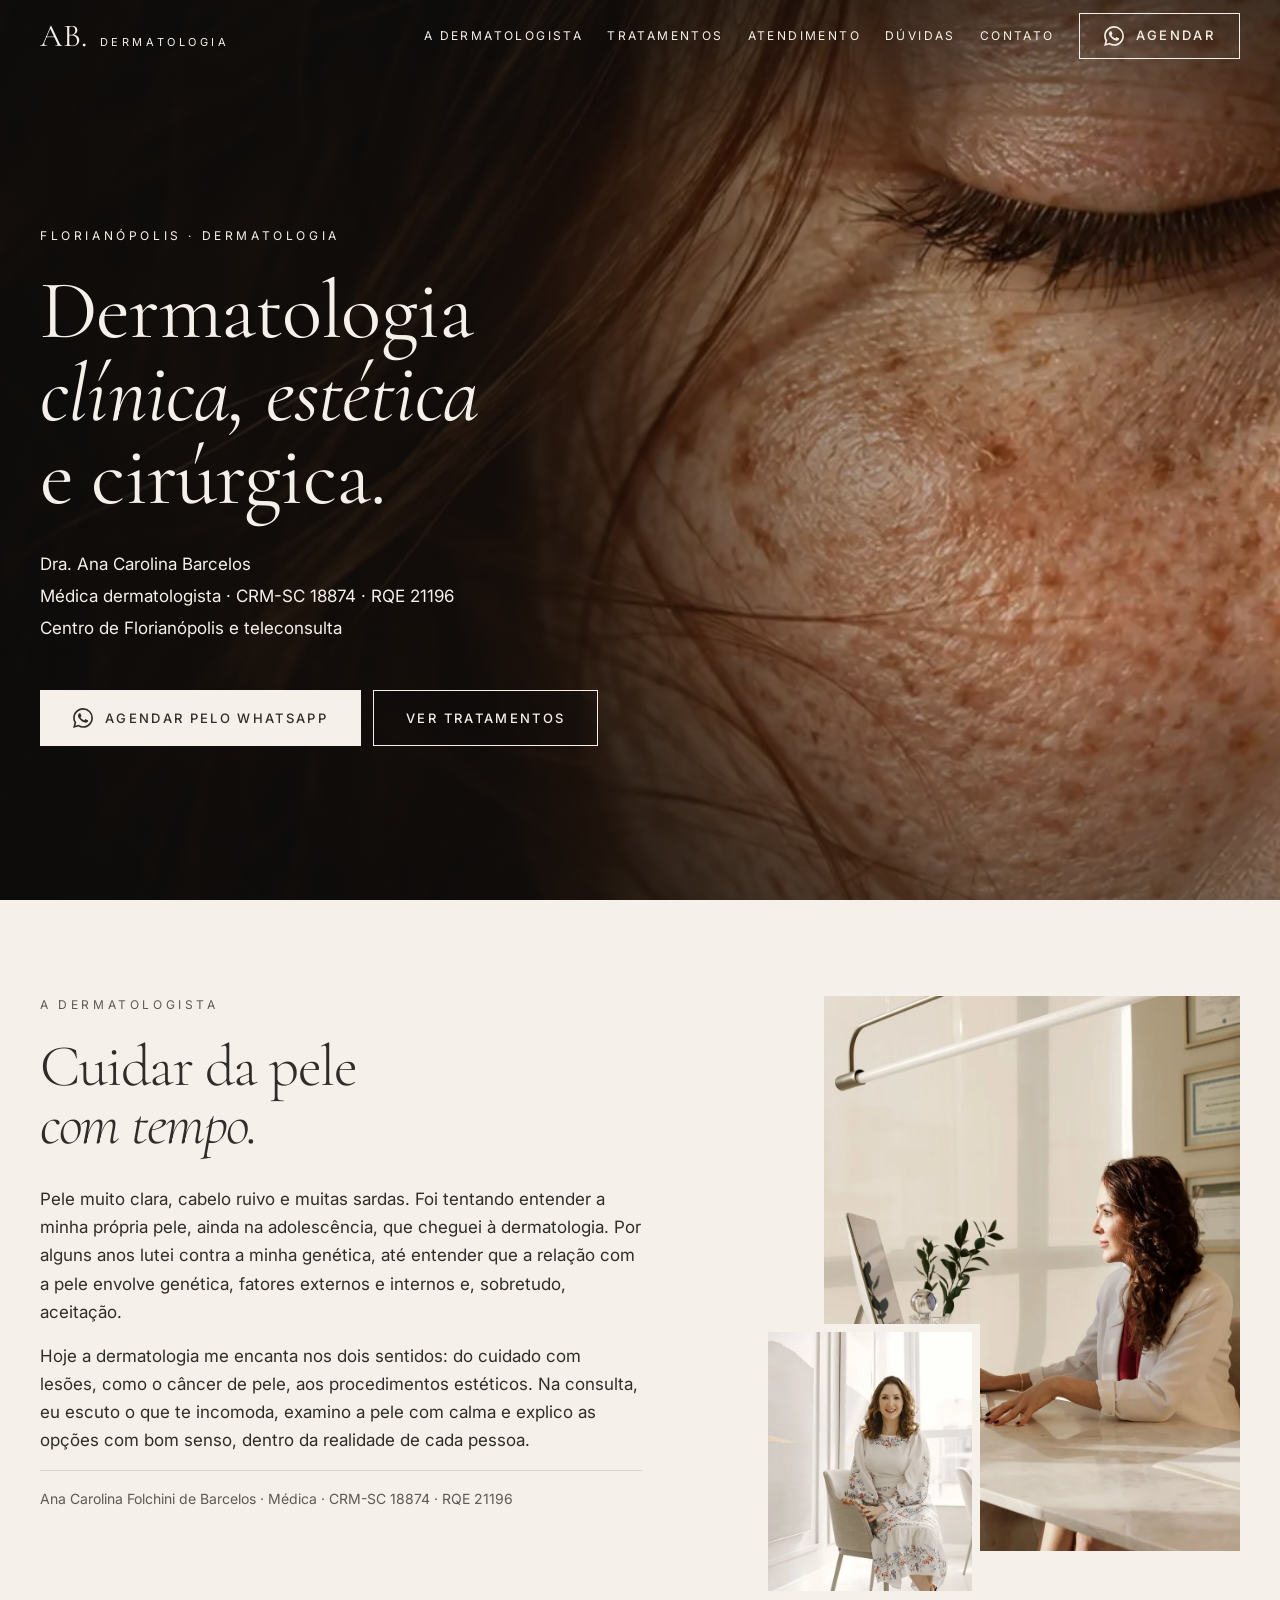
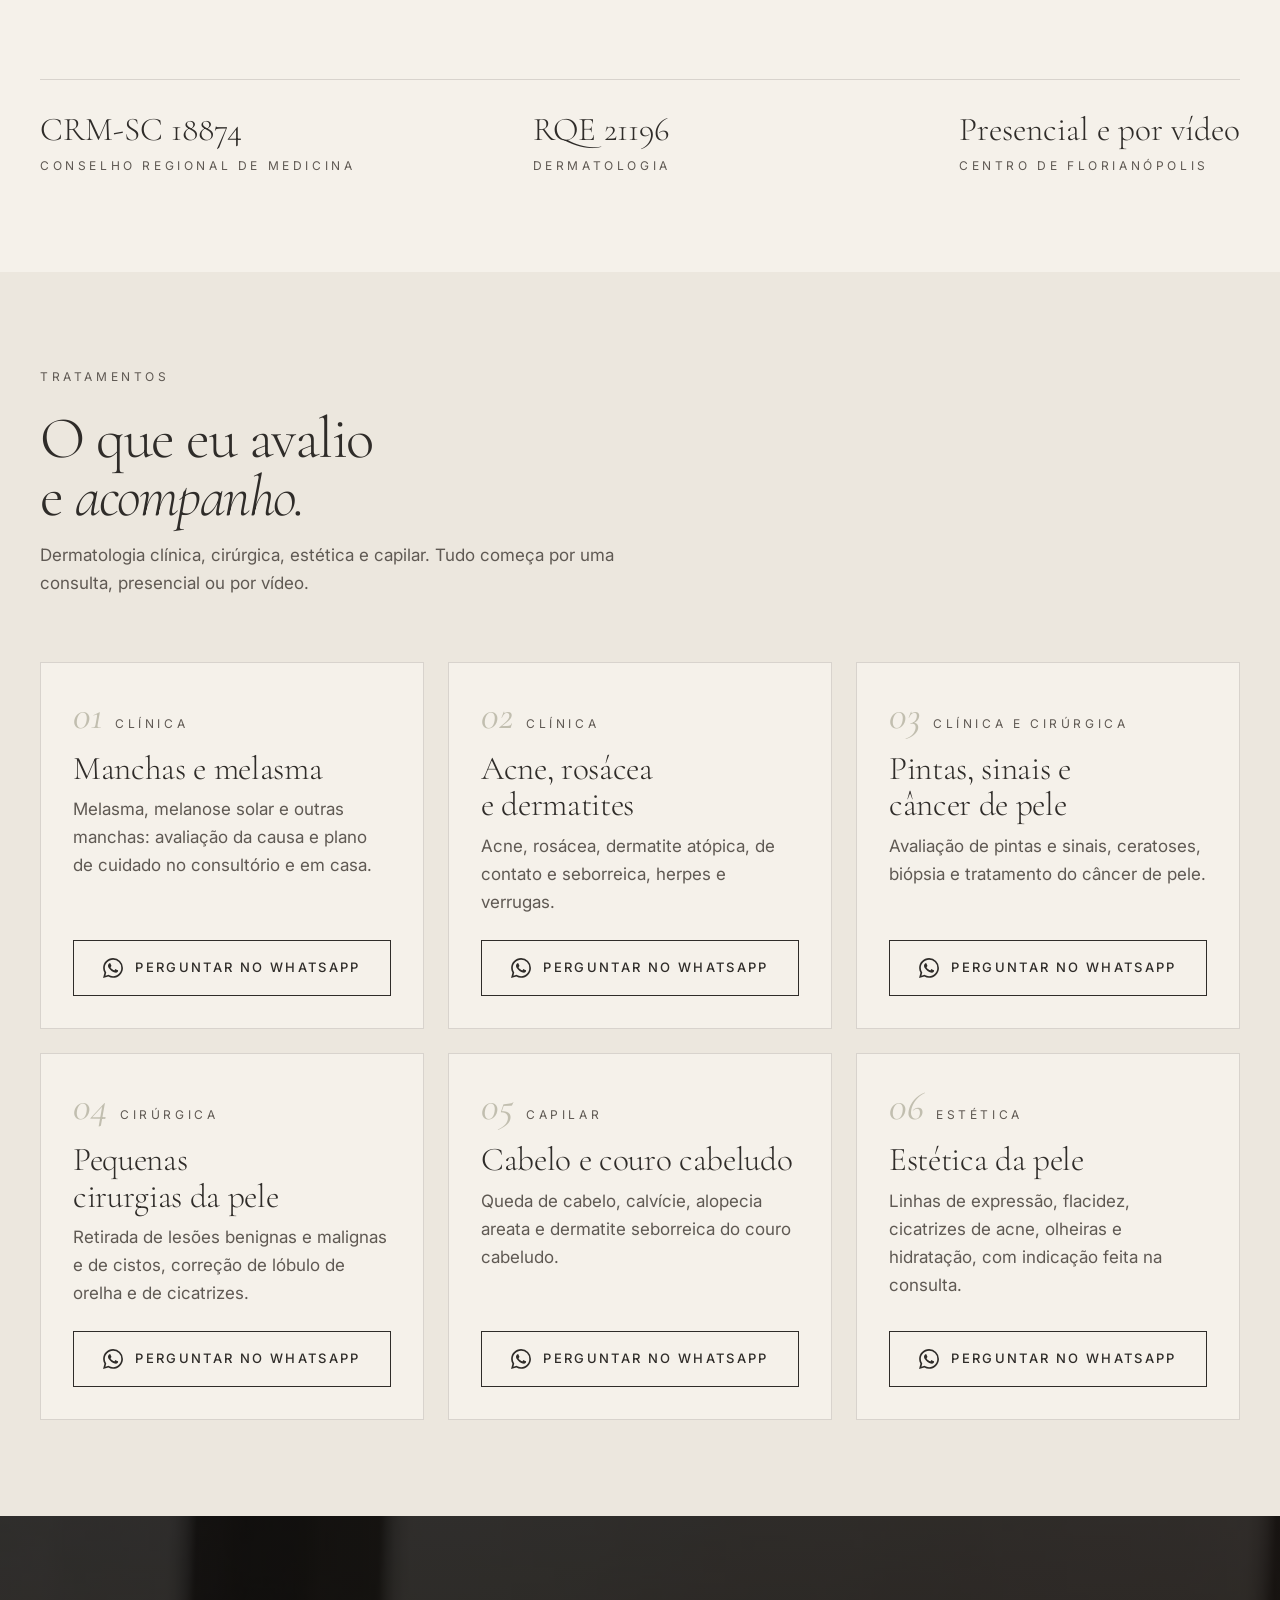
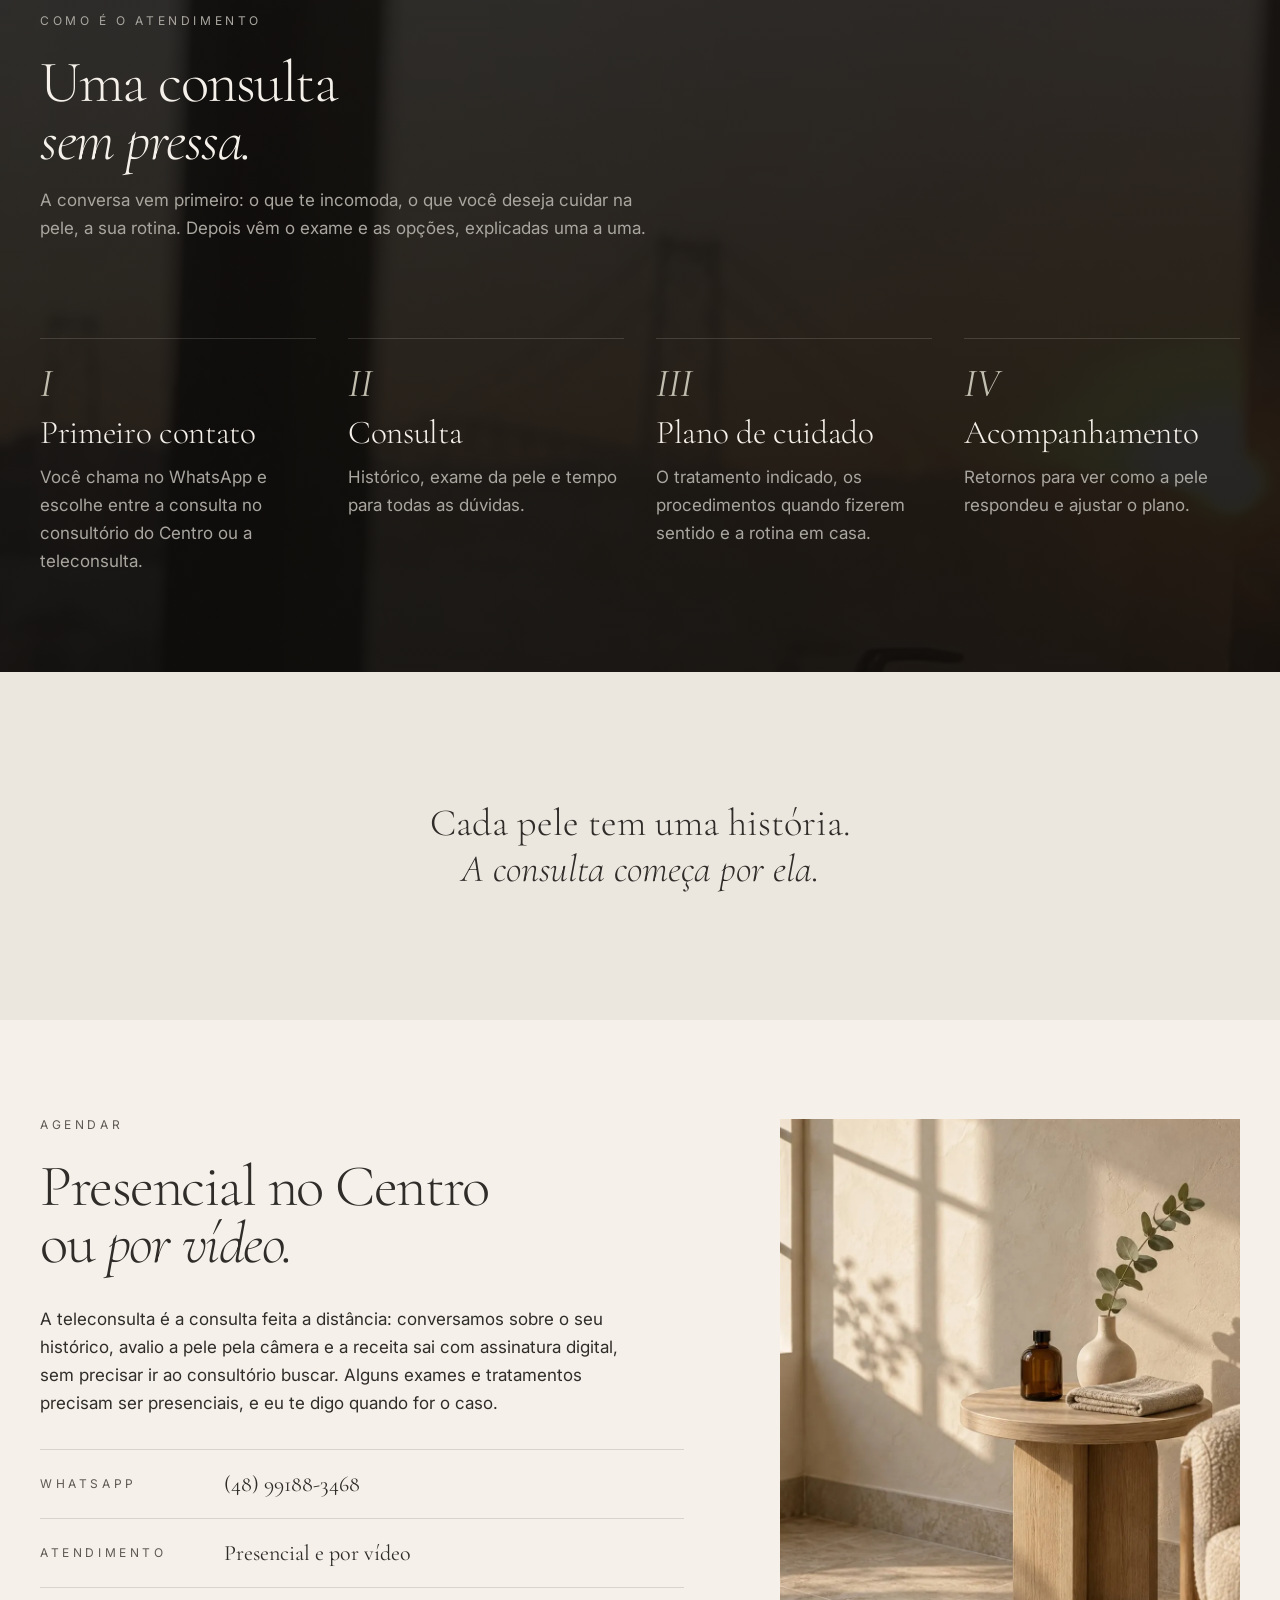
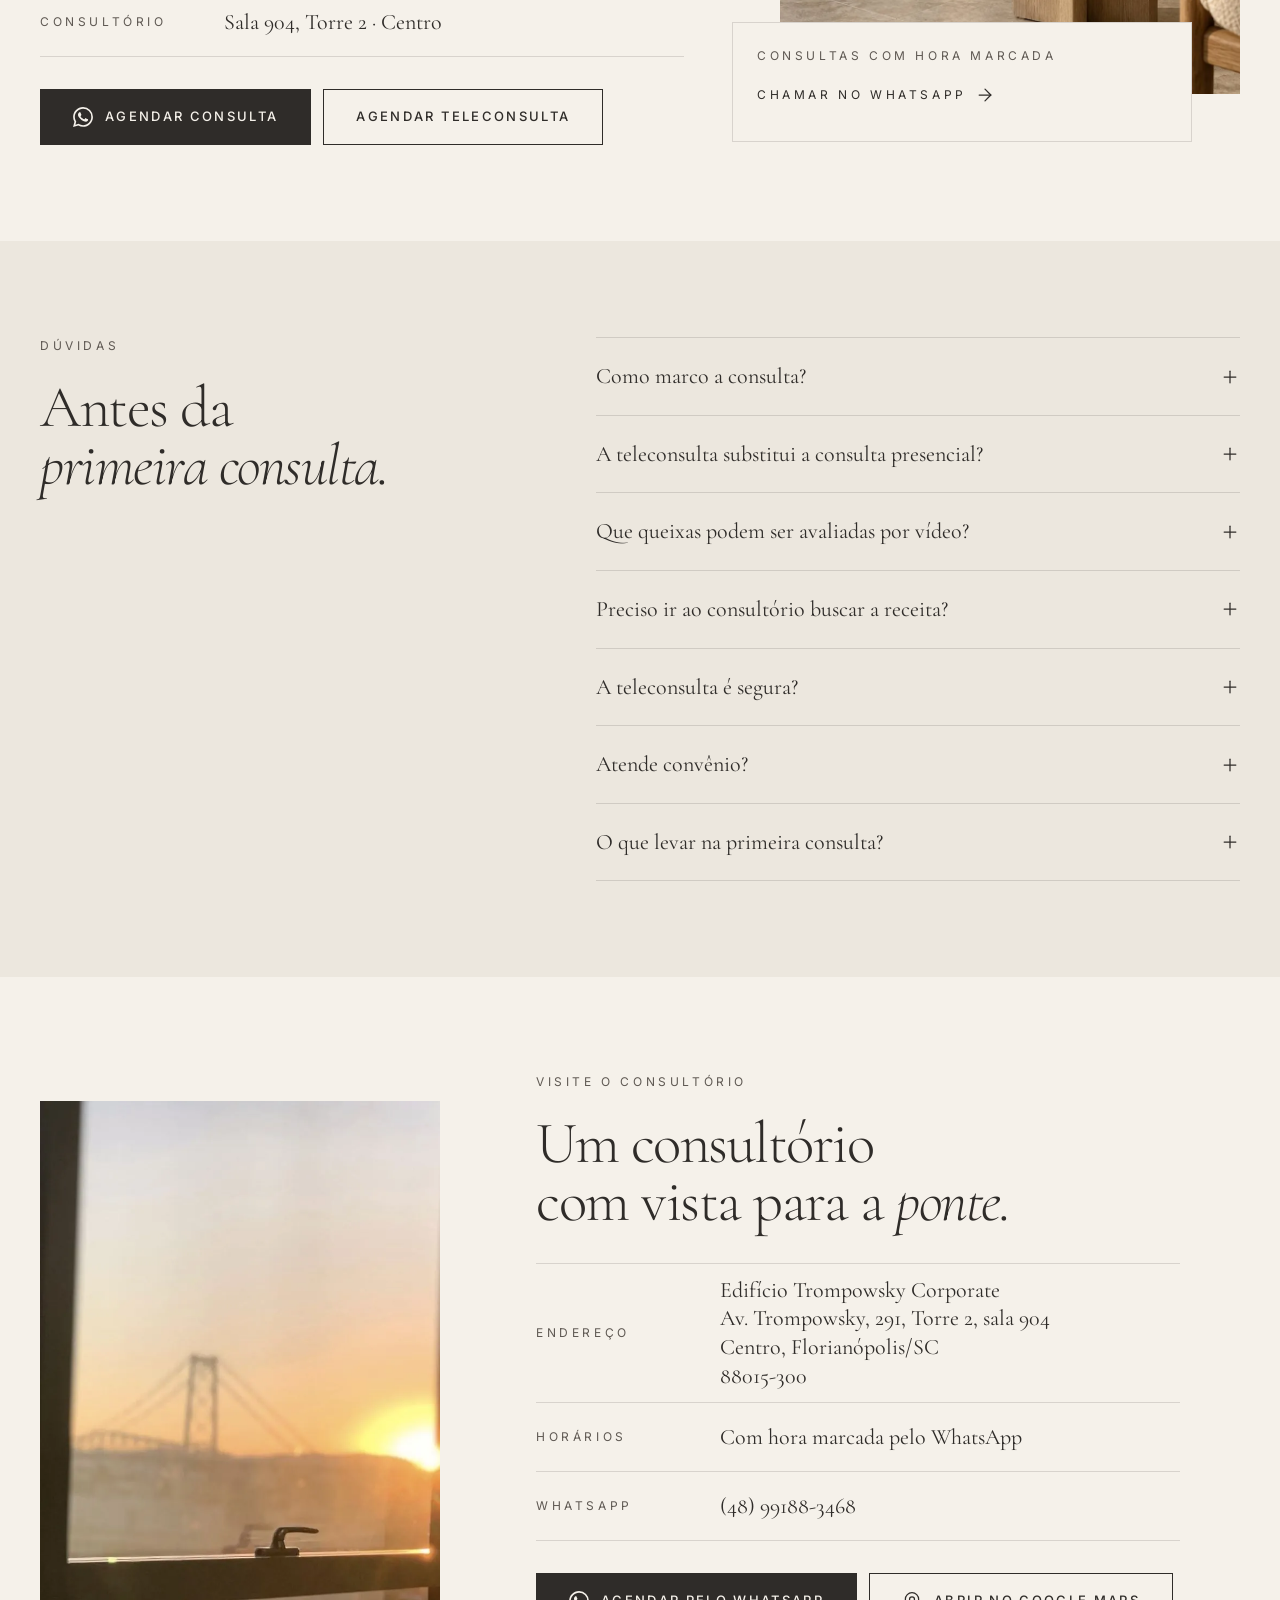
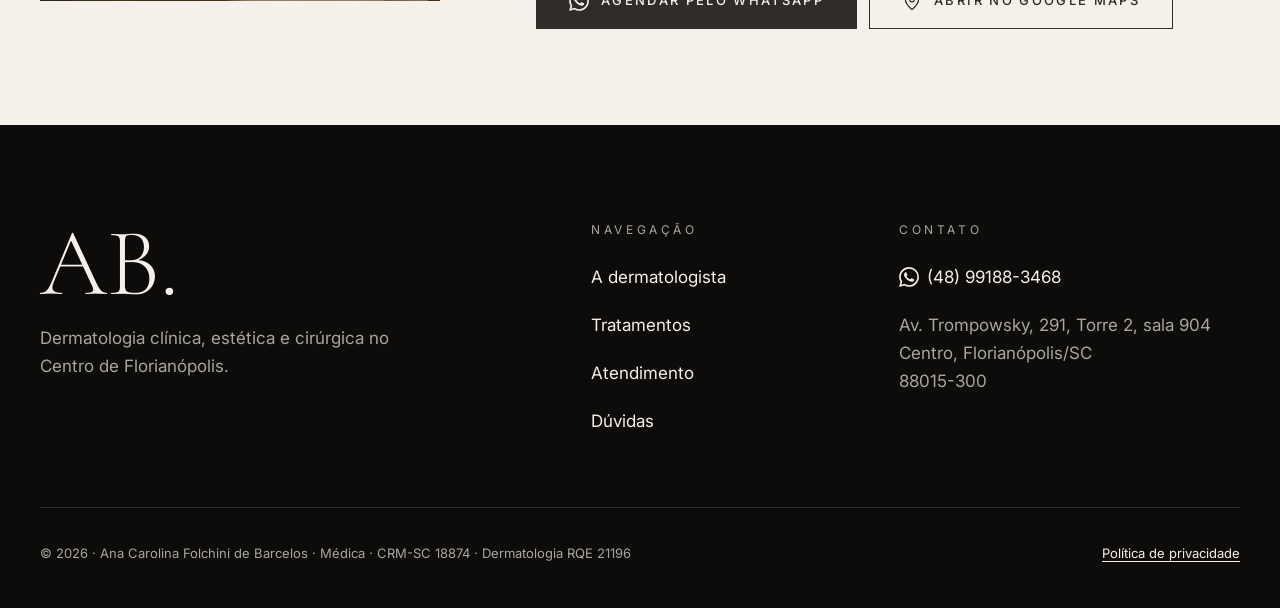
==== commit e8761374: "Revisão via Claude Desktop 2026-10-19 15:13" ====
--- a/index.html
+++ b/index.html
@@ -17,8 +17,7 @@
 <link rel="preconnect" href="https://fonts.googleapis.com">
 <link rel="preconnect" href="https://fonts.gstatic.com" crossorigin>
 <link href="https://fonts.googleapis.com/css2?family=Cormorant+Garamond:ital,wght@0,300;0,400;0,500;1,300;1,400&amp;family=Inter:wght@300;400;500&amp;display=swap" rel="stylesheet">
-<link rel="preload" as="image" href="assets/img/heroi-ia-celular-faixa.webp" media="(max-width: 899px)">
-<link rel="preload" as="image" href="assets/img/heroi-ia-pc.webp" media="(min-width: 900px)">
+<link rel="preload" as="image" media="(max-width: 899px)" imagesrcset="assets/img/heroi-ia-celular-faixa-480.webp 480w, assets/img/heroi-ia-celular-faixa-960.webp 960w" imagesizes="100vw">
 <link rel="stylesheet" href="assets/css/base.css">
 <link rel="stylesheet" href="assets/css/style.css">
 <script type="application/ld+json">
@@ -79,11 +78,10 @@
   <section class="heroi" id="inicio" data-heroi>
     <div class="heroi__midia">
       <picture>
-        <source media="(min-width: 900px)" type="image/webp" srcset="assets/img/heroi-ia-pc.webp">
-        <source media="(min-width: 900px)" srcset="assets/img/heroi-ia-pc.jpg">
-        <source type="image/webp" srcset="assets/img/heroi-ia-celular-faixa.webp">
-        <img src="assets/img/heroi-ia-celular-faixa.jpg" width="1080" height="1350" alt="Close de pele clara com sardas e olho fechado" fetchpriority="high">
-      </picture>
+  <source type="image/webp" media="(max-width: 899px)" srcset="assets/img/heroi-ia-celular-faixa-480.webp 480w, assets/img/heroi-ia-celular-faixa-960.webp 960w" sizes="100vw">
+  <source type="image/webp" srcset="assets/img/heroi-ia-celular-faixa-960.webp 960w" sizes="100vw">
+  <img src="assets/img/heroi-ia-celular-faixa-960.jpg" width="1080" height="1350" alt="Close de pele clara com sardas e olho fechado" decoding="async" fetchpriority="high">
+</picture>
     </div>
     <div class="container heroi__grade">
       <div class="heroi__texto">
@@ -111,15 +109,17 @@
       <div class="dermatologista__fotos revelar">
         <div class="midia dermatologista__mesa">
           <picture>
-            <source type="image/webp" srcset="assets/img/sobre-ana-mesa.webp">
-            <img src="assets/img/sobre-ana-mesa.jpg" width="1067" height="1423" alt="Dra. Ana Carolina Barcelos à mesa do consultório" loading="lazy">
-          </picture>
+  <source type="image/webp" media="(max-width: 899px)" srcset="assets/img/sobre-ana-mesa-480.webp 480w, assets/img/sobre-ana-mesa-960.webp 960w" sizes="100vw">
+  <source type="image/webp" srcset="assets/img/sobre-ana-mesa-960.webp 960w" sizes="50vw">
+  <img src="assets/img/sobre-ana-mesa-960.jpg" width="1067" height="1423" alt="Dra. Ana Carolina Barcelos à mesa do consultório" decoding="async">
+</picture>
         </div>
         <div class="midia dermatologista__retrato">
           <picture>
-            <source type="image/webp" srcset="assets/img/sobre-ana-retrato.webp">
-            <img src="assets/img/sobre-ana-retrato.jpg" width="502" height="628" alt="Retrato da Dra. Ana Carolina Barcelos sentada no consultório" loading="lazy">
-          </picture>
+  <source type="image/webp" media="(max-width: 899px)" srcset="assets/img/sobre-ana-retrato-480.webp 480w, assets/img/sobre-ana-retrato-960.webp 960w" sizes="100vw">
+  <source type="image/webp" srcset="assets/img/sobre-ana-retrato-960.webp 960w" sizes="50vw">
+  <img src="assets/img/sobre-ana-retrato-960.jpg" width="502" height="628" alt="Retrato da Dra. Ana Carolina Barcelos sentada no consultório" decoding="async">
+</picture>
         </div>
       </div>
       <div class="dermatologista__texto revelar">
@@ -190,9 +190,10 @@
   <section class="secao atendimento" id="atendimento" aria-labelledby="atendimento-titulo">
     <div class="atendimento__fundo" aria-hidden="true">
       <picture>
-        <source type="image/webp" srcset="assets/img/atendimento-janela.webp">
-        <img src="assets/img/atendimento-janela.jpg" width="990" height="925" alt="" loading="lazy">
-      </picture>
+  <source type="image/webp" media="(max-width: 899px)" srcset="assets/img/atendimento-janela-480.webp 480w, assets/img/atendimento-janela-960.webp 960w" sizes="100vw">
+  <source type="image/webp" srcset="assets/img/atendimento-janela-960.webp 960w" sizes="50vw">
+  <img src="assets/img/atendimento-janela-960.jpg" width="990" height="925" alt="" decoding="async" loading="lazy">
+</picture>
     </div>
     <div class="container atendimento__conteudo">
       <div class="cabeca-dupla revelar">
@@ -236,9 +237,10 @@
       <div class="agendar__midia revelar">
         <div class="midia agendar__imagem">
           <picture>
-            <source type="image/webp" srcset="assets/img/agendar-luz.webp">
-            <img src="assets/img/agendar-luz.jpg" width="1200" height="1500" alt="" loading="lazy">
-          </picture>
+  <source type="image/webp" media="(max-width: 899px)" srcset="assets/img/agendar-luz-480.webp 480w, assets/img/agendar-luz-960.webp 960w" sizes="100vw">
+  <source type="image/webp" srcset="assets/img/agendar-luz-960.webp 960w" sizes="50vw">
+  <img src="assets/img/agendar-luz-960.jpg" width="1200" height="1500" alt="" decoding="async" loading="lazy">
+</picture>
         </div>
         <div class="agendar__cartao">
           <p class="rotulo">Consultas com hora marcada</p>
@@ -283,9 +285,10 @@
       </div>
       <div class="midia visite__imagem revelar">
         <picture>
-          <source type="image/webp" srcset="assets/img/visite-janela-ponte.webp">
-          <img src="assets/img/visite-janela-ponte.jpg" width="740" height="925" alt="Vista da janela do consultório para a Ponte Hercílio Luz ao entardecer" loading="lazy">
-        </picture>
+  <source type="image/webp" media="(max-width: 899px)" srcset="assets/img/visite-janela-ponte-480.webp 480w, assets/img/visite-janela-ponte-960.webp 960w" sizes="100vw">
+  <source type="image/webp" srcset="assets/img/visite-janela-ponte-960.webp 960w" sizes="50vw">
+  <img src="assets/img/visite-janela-ponte-960.jpg" width="740" height="925" alt="Vista da janela do consultório para a Ponte Hercílio Luz ao entardecer" decoding="async" loading="lazy">
+</picture>
       </div>
     </div>
   </section>
--- a/assets/css/style.css
+++ b/assets/css/style.css
@@ -197,7 +197,10 @@
   .dermatologista__texto { grid-column: 1; grid-row: 2; align-self: start; margin-top: 0; }
   .dermatologista__fotos { grid-column: 2; grid-row: 1 / span 2; justify-self: end; width: 100%; max-width: 480px; padding-left: var(--space-8); }
   .dermatologista__retrato { display: block; width: 220px; left: 0; bottom: calc(-1 * var(--space-7)); }
-  .dados { grid-template-columns: repeat(3, 1fr); gap: var(--space-6); margin-top: var(--space-10); }
+  /* 06/10: colunas do tamanho do conteúdo e espaço igual entre os três dados (com 1fr o vão depois do RQE ficava maior) */
+  .dados { grid-template-columns: repeat(3, max-content); justify-content: space-between; gap: var(--space-6); margin-top: var(--space-10); }
+  .dados dt { contain: inline-size; }   /* a largura de cada coluna vem só do número grande */
+  .dados__item { justify-content: flex-end; }   /* números grandes alinhados no topo mesmo se um rótulo quebrar */
 }
 @media (min-width: 900px) and (max-width: 1199px) {
   .dermatologista__grade { column-gap: var(--space-7); grid-template-columns: 6fr 6fr; }
@@ -206,15 +209,9 @@
 }
 
 /* Cabeça de seção dupla (título + apoio à direita) */
-.cabeca-dupla { display: grid; gap: var(--space-5); }
+/* 06/10 (Armin): o texto de apoio fica sempre embaixo do título, também no computador */
+.cabeca-dupla { display: grid; gap: var(--space-4); }
 .cabeca-dupla__apoio { color: var(--texto-2); }
-@media (min-width: 900px) {
-  .cabeca-dupla { grid-template-columns: repeat(3, minmax(0, 1fr)); align-items: end; column-gap: var(--space-5); }
-  .cabeca-dupla > div { grid-column: 1 / span 2; }
-  .cabeca-dupla__apoio { grid-column: 3; }
-  .atendimento .cabeca-dupla { grid-template-columns: repeat(4, minmax(0, 1fr)); column-gap: var(--space-6); }
-  .atendimento .cabeca-dupla__apoio { grid-column: 3 / span 2; }
-}
 
 /* Tratamentos */
 .tratamentos { background: var(--fundo-tom); }
@@ -309,7 +306,6 @@
 @media (min-width: 600px) and (max-width: 899px) { .duvidas__grade { max-width: 560px; margin-inline: auto; } }
 @media (min-width: 900px) {
   .duvidas__grade { grid-template-columns: minmax(300px, 5fr) 7fr; column-gap: var(--space-9); align-items: start; }
-  .duvidas__cabeca { position: sticky; top: calc(var(--header-h) + var(--space-6)); }
 }
 
 /* Visite */
@@ -322,6 +318,9 @@
   .visite__grade { grid-template-columns: 5fr 7fr; column-gap: var(--space-9); align-items: center; }
   .visite__imagem { grid-column: 1; grid-row: 1; margin: 0; justify-self: start; max-width: 400px; }
   .visite__texto { grid-column: 2; grid-row: 1; }
+}
+@media (min-width: 1200px) {
+  .dados dt { white-space: nowrap; }   /* tela larga: rótulo numa linha só, cabe no vão */
 }
 @media (min-width: 1200px) {
   .visite__grade { grid-template-columns: minmax(0, 400px) minmax(0, 1fr); }
@@ -358,3 +357,9 @@
 .pagina p + p { margin-top: var(--space-4); }
 .pagina__acoes { display: flex; flex-wrap: wrap; gap: var(--space-3); margin-top: var(--space-7); }
 @media (max-width: 899px) { .pagina__acoes .botao { flex: 1 1 100%; } }
+
+
+/* Regra do Armin, 19/10/2026 (§0 "Rolagem leve no celular"): sem vidro desfocado no celular; fundo quase opaco. Aplicado por aplicar-carregamento.mjs. */
+@media (max-width: 899px) {
+  .cabecalho[data-rolado] { -webkit-backdrop-filter: none; backdrop-filter: none; background: rgba(245, 241, 234, 0.96); }
+}
